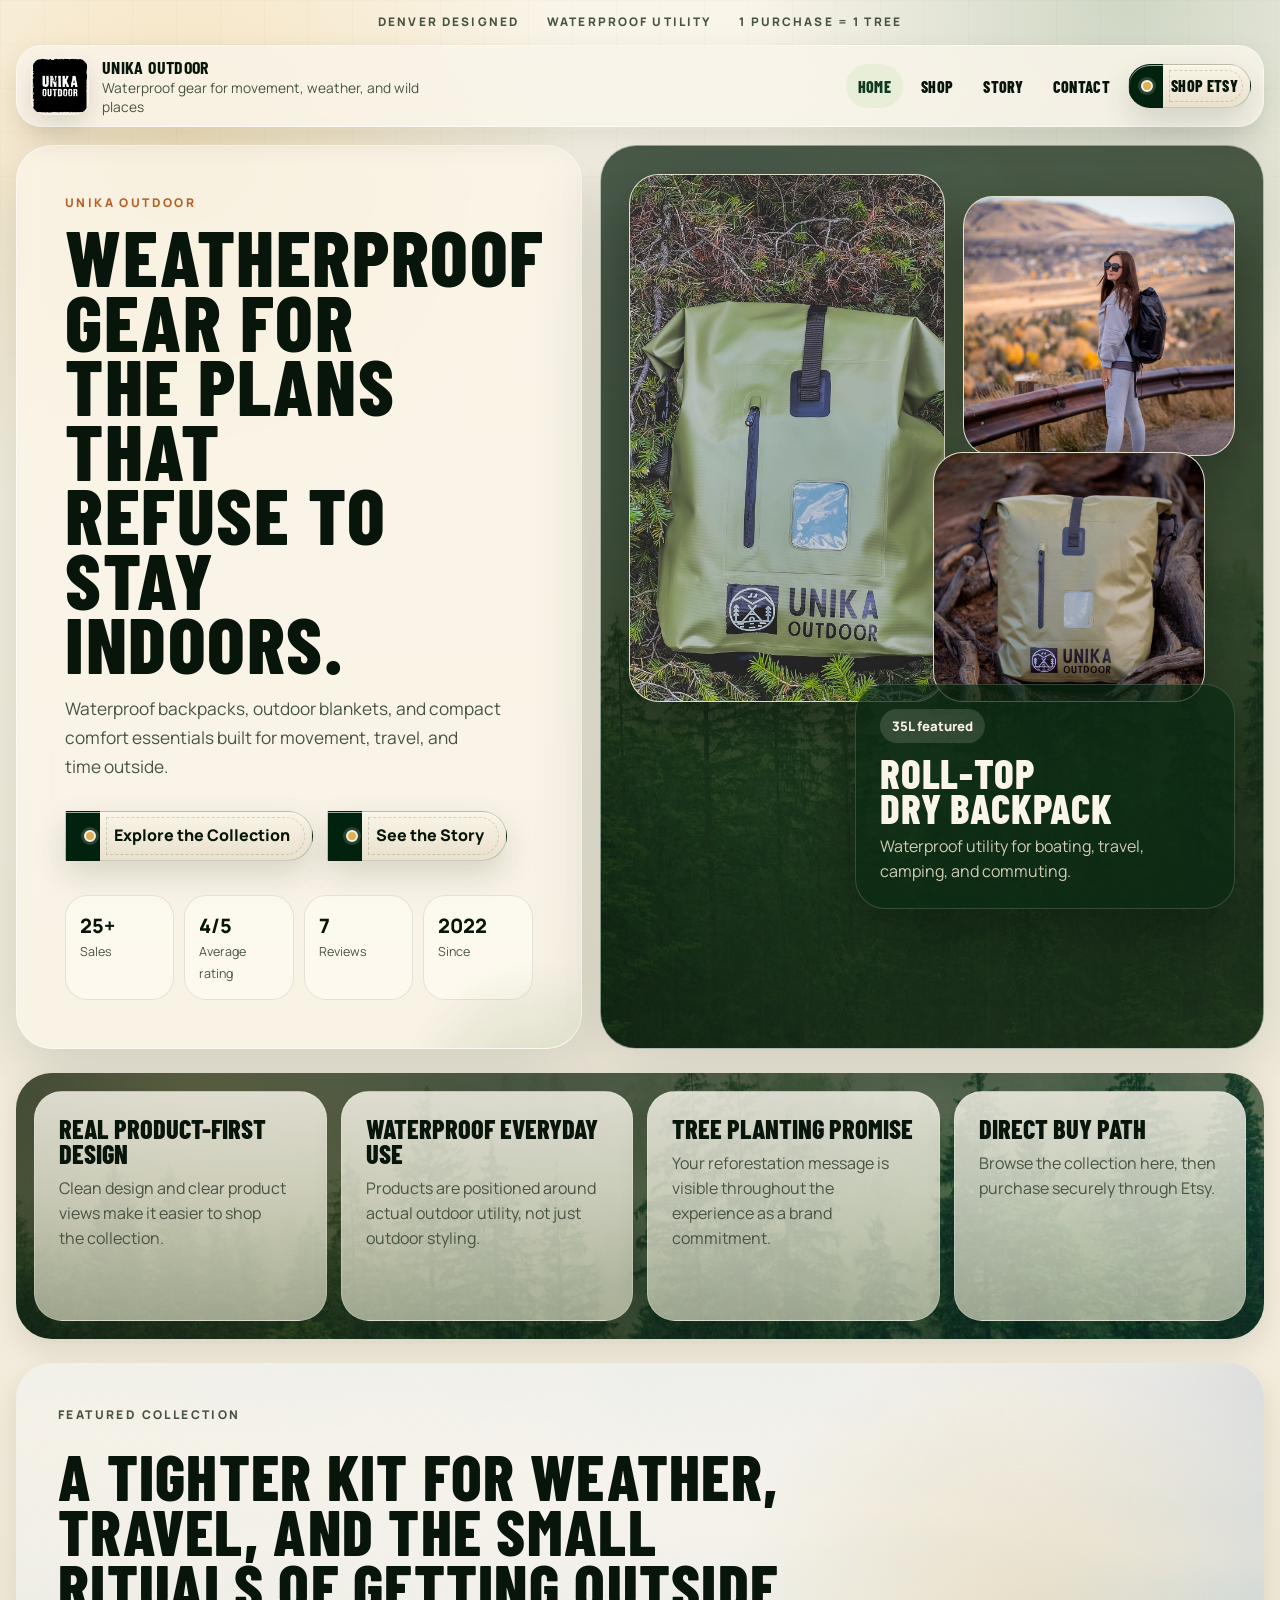
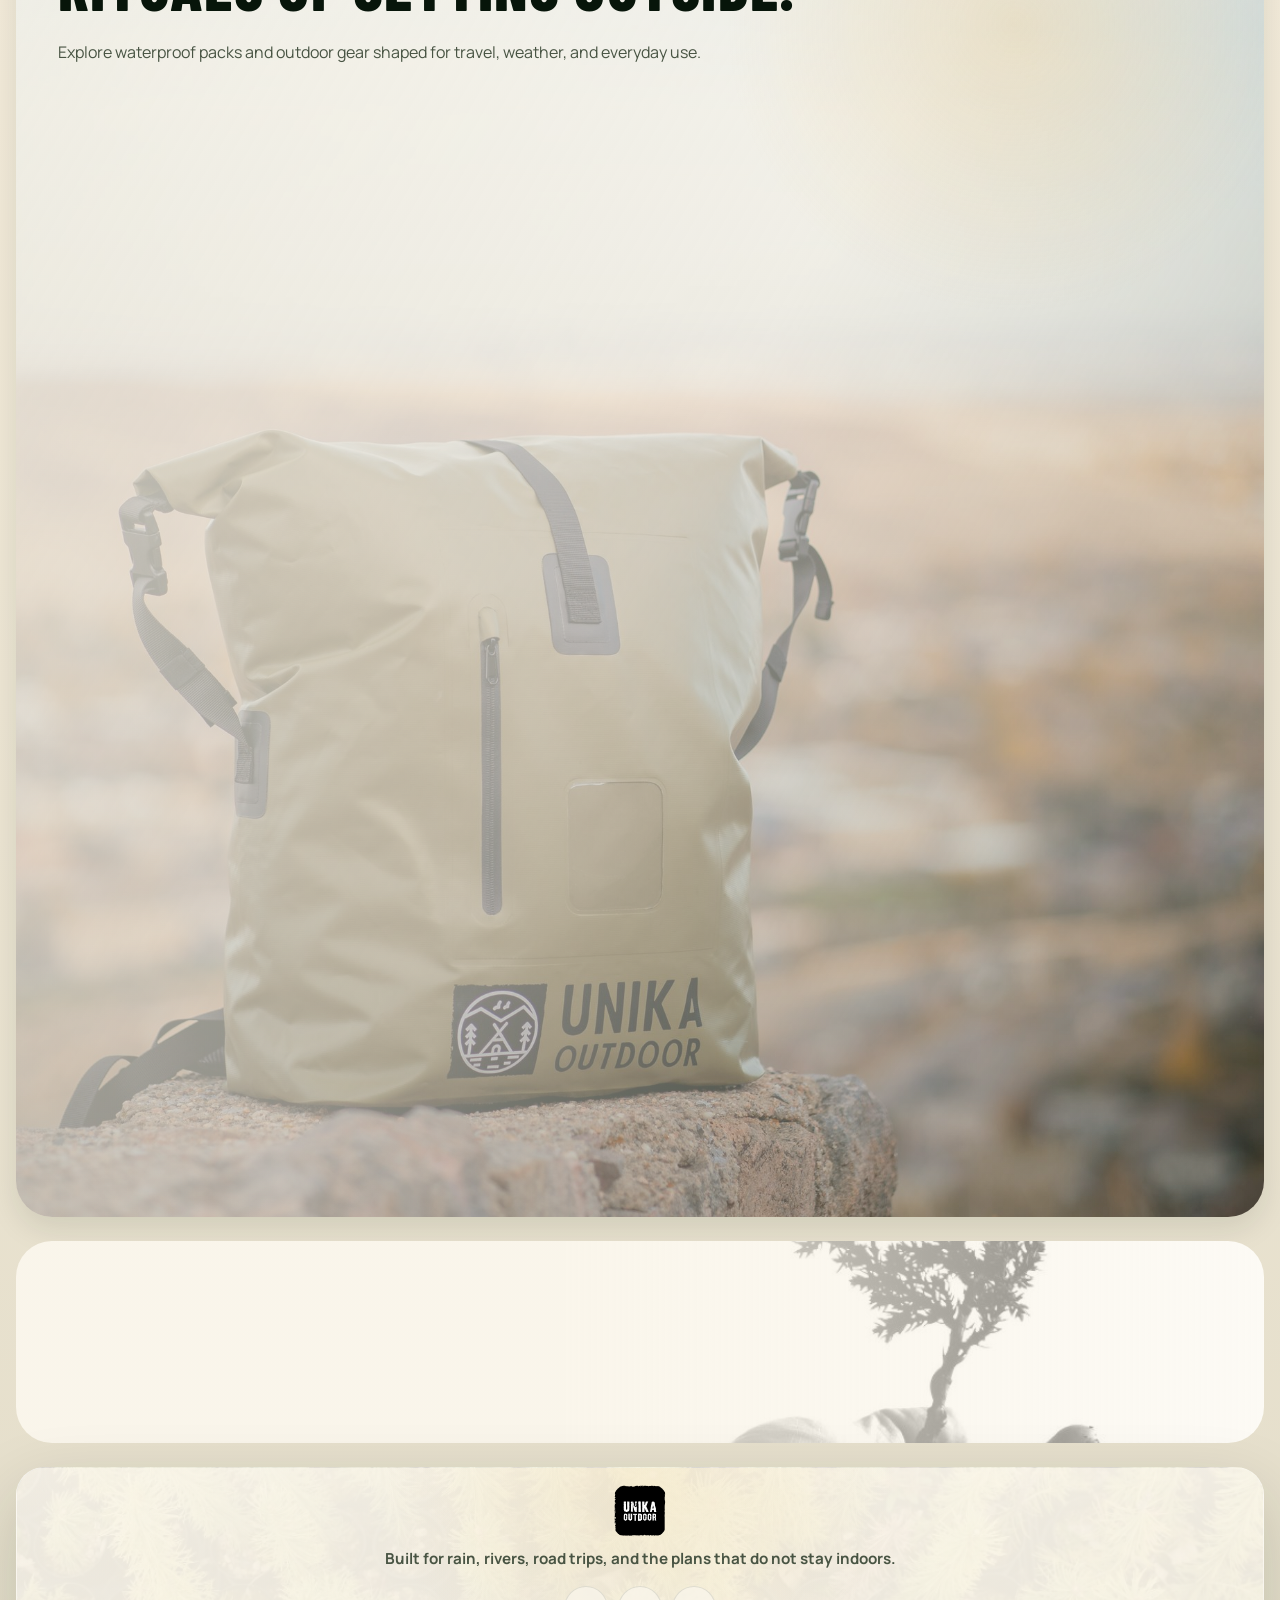
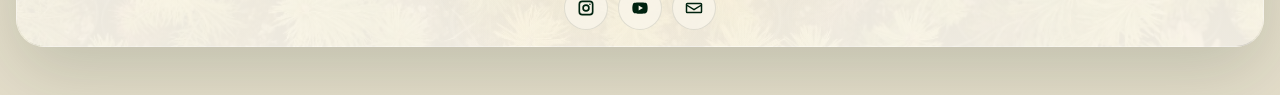
==== index.html @ 3e07bbaa "Add files via upload" ====
<!DOCTYPE html>
<html lang="en">
<head>
  <meta charset="UTF-8">
  <meta name="viewport" content="width=device-width, initial-scale=1.0">
  <title>UNIKA OUTDOOR | Waterproof Gear for Real Adventure</title>
  <meta
    name="description"
    content="UNIKA OUTDOOR creates durable waterproof gear for kayaking, camping, travel, and everyday adventure. Shop backpacks, picnic blankets, and lightweight essentials."
  >
  <link rel="canonical" href="https://www.unikaoutdoor.com/">
  <meta name="theme-color" content="#1f4635">
  <meta property="og:type" content="website">
  <meta property="og:site_name" content="UNIKA OUTDOOR">
  <meta property="og:title" content="UNIKA OUTDOOR | Waterproof Gear for Real Adventure">
  <meta property="og:description" content="Waterproof backpacks, outdoor blankets, and compact camping essentials built for movement, travel, and time outside.">
  <meta property="og:url" content="https://www.unikaoutdoor.com/">
  <meta property="og:image" content="https://www.unikaoutdoor.com/green-pack-home.jpg">
  <meta property="og:image:alt" content="UNIKA green waterproof backpack in an outdoor setting">
  <meta name="twitter:card" content="summary_large_image">
  <meta name="twitter:title" content="UNIKA OUTDOOR | Waterproof Gear for Real Adventure">
  <meta name="twitter:description" content="Waterproof backpacks, outdoor blankets, and compact camping essentials built for movement, travel, and time outside.">
  <meta name="twitter:image" content="https://www.unikaoutdoor.com/green-pack-home.jpg">
  <link rel="icon" type="image/png" href="./unika-logo-black.png">
  <link rel="apple-touch-icon" href="./unika-logo-black.png">
  <link rel="manifest" href="./site.webmanifest">
  <link rel="preconnect" href="https://fonts.googleapis.com">
  <link rel="preconnect" href="https://fonts.gstatic.com" crossorigin>
  <link href="https://fonts.googleapis.com/css2?family=Barlow+Condensed:wght@600;700;800&family=Manrope:wght@400;500;600;700;800&display=swap" rel="stylesheet">
  <link rel="stylesheet" href="./styles.css?v=20260502-hero-fix">
</head>
<body data-page="home">
  <div class="page-shell">
    <div class="utility-bar">
      <span>Denver designed</span>
      <span>Waterproof utility</span>
      <span>1 purchase = 1 tree</span>
    </div>

    <header class="site-header">
      <a class="brand" href="./index.html" aria-label="UNIKA OUTDOOR home">
        <img class="brand-logo" src="./unika-logo-black.png" alt="UNIKA OUTDOOR logo" width="512" height="512">
        <span class="brand-text">
          <strong>UNIKA OUTDOOR</strong>
          <span>Waterproof gear for movement, weather, and wild places</span>
        </span>
      </a>

      <button class="mobile-nav-toggle" type="button" aria-expanded="false" aria-controls="primary-nav">
        <span></span>
        <span></span>
      </button>

      <nav class="site-nav" id="primary-nav" aria-label="Primary">
        <a href="./index.html" data-nav="home">Home</a>
        <a href="./shop.html" data-nav="shop">Shop</a>
        <a href="./story.html" data-nav="story">Story</a>
        <a href="#contact">Contact</a>
        <a class="button button-nav" href="https://www.etsy.com/shop/UNIKAOUTDOOR" target="_blank" rel="noreferrer">Shop Etsy</a>
      </nav>
    </header>

    <main id="main">
      <section class="hero hero-home" id="top">
        <div class="hero-copy">
          <p class="eyebrow">UNIKA OUTDOOR</p>
          <h1>Weatherproof gear for the plans that refuse to stay indoors.</h1>
          <p class="hero-text">
            Waterproof backpacks, outdoor blankets, and compact comfort essentials
            built for movement, travel, and time outside.
          </p>
          <div class="hero-actions">
            <a class="button button-primary" href="./shop.html">Explore the Collection</a>
            <a class="button button-secondary" href="./story.html">See the Story</a>
          </div>
          <ul class="hero-stats" id="hero-stats" aria-label="Shop stats"></ul>
        </div>

        <div class="hero-gallery-panel">
          <div class="hero-gallery-grid">
            <figure class="hero-shot hero-shot-large">
              <img src="./green-pack-home.jpg" alt="UNIKA green waterproof backpack on forest floor" width="614" height="768" fetchpriority="high">
            </figure>
            <figure class="hero-shot hero-shot-tall">
              <img src="./home-lifestyle-shot.jpg" alt="Model wearing a UNIKA waterproof backpack outdoors" width="512" height="768">
            </figure>
            <figure class="hero-shot hero-shot-small">
              <img src="./hero-extra-pack.jpg" alt="UNIKA green backpack product shot in nature" width="512" height="768">
            </figure>
          </div>
          <div class="hero-product-callout">
            <span class="hero-product-pill">35L featured</span>
            <h2>Roll-top dry backpack</h2>
            <p>Waterproof utility for boating, travel, camping, and commuting.</p>
          </div>
        </div>
      </section>

      <section class="section trust-strip" aria-label="Brand highlights">
        <div class="trust-item">
          <span class="trust-kicker">01</span>
          <strong>Real product-first design</strong>
          <p>Clean design and clear product views make it easier to shop the collection.</p>
        </div>
        <div class="trust-item">
          <span class="trust-kicker">02</span>
          <strong>Waterproof everyday use</strong>
          <p>Products are positioned around actual outdoor utility, not just outdoor styling.</p>
        </div>
        <div class="trust-item">
          <span class="trust-kicker">03</span>
          <strong>Tree planting promise</strong>
          <p>Your reforestation message is visible throughout the experience as a brand commitment.</p>
        </div>
        <div class="trust-item">
          <span class="trust-kicker">04</span>
          <strong>Direct buy path</strong>
          <p>Browse the collection here, then purchase securely through Etsy.</p>
        </div>
      </section>

      <section class="section section-featured-home">
        <div class="section-heading">
          <p class="eyebrow">Featured Collection</p>
          <h2>A tighter kit for weather, travel, and the small rituals of getting outside.</h2>
          <p>
            Explore waterproof packs and outdoor gear shaped for travel, weather, and everyday use.
          </p>
        </div>
        <div class="featured-home-grid">
          <article class="featured-home-card">
            <div class="featured-home-media">
              <img src="./black-backpack-main.png" alt="UNIKA black roll-top backpack front view" width="540" height="540" loading="lazy">
            </div>
            <div class="featured-home-copy">
              <p class="eyebrow">Black Pack</p>
              <h3>Roll-top carry that keeps the silhouette clean and the contents dry.</h3>
              <p>Built for weather, travel, and everyday outdoor use.</p>
            </div>
          </article>

          <article class="featured-home-card">
            <div class="featured-home-media">
              <img src="./green-blanket-08.jpg" alt="Model wearing a green UNIKA picnic blanket" width="512" height="768" loading="lazy">
            </div>
            <div class="featured-home-copy">
              <p class="eyebrow">Blanket Line</p>
              <h3>Soft carry, strong color, and picnic-ready utility.</h3>
              <p>Easy to carry, comfortable to use, and ready for parks, trails, and beach days.</p>
            </div>
          </article>
        </div>
      </section>

      <section class="section section-banner tree-banner-section">
        <div class="banner-card">
          <div>
            <p class="eyebrow">Shop UNIKA</p>
            <h2>Browse the UNIKA kit, then check out securely through Etsy.</h2>
          </div>
          <a class="button button-primary" href="./shop.html">Open Shop Page</a>
        </div>
      </section>
    </main>

    <footer class="site-footer" id="contact">
      <div class="footer-brand">
        <img class="footer-logo" src="./unika-logo-black.png" alt="UNIKA OUTDOOR logo" width="512" height="512" loading="lazy">
        <p class="footer-tagline">Built for rain, rivers, road trips, and the plans that do not stay indoors.</p>
      </div>
      <div class="footer-links">
        <div class="social-links" aria-label="Social links">
          <a id="instagram-link" class="social-link" href="https://www.instagram.com/unikaoverland" target="_blank" rel="noreferrer" aria-label="Instagram">
            <svg viewBox="0 0 24 24" aria-hidden="true"><path d="M7 2h10a5 5 0 0 1 5 5v10a5 5 0 0 1-5 5H7a5 5 0 0 1-5-5V7a5 5 0 0 1 5-5Zm0 2.2A2.8 2.8 0 0 0 4.2 7v10A2.8 2.8 0 0 0 7 19.8h10a2.8 2.8 0 0 0 2.8-2.8V7A2.8 2.8 0 0 0 17 4.2Zm10.25 1.65a1.1 1.1 0 1 1 0 2.2 1.1 1.1 0 0 1 0-2.2ZM12 7a5 5 0 1 1 0 10 5 5 0 0 1 0-10Zm0 2.2A2.8 2.8 0 1 0 12 14.8 2.8 2.8 0 0 0 12 9.2Z"/></svg>
          </a>
          <a id="youtube-link" class="social-link" href="https://www.youtube.com/@unikaoverland" target="_blank" rel="noreferrer" aria-label="YouTube">
            <svg viewBox="0 0 24 24" aria-hidden="true"><path d="M21.6 7.2a2.98 2.98 0 0 0-2.1-2.1C17.6 4.5 12 4.5 12 4.5s-5.6 0-7.5.6a2.98 2.98 0 0 0-2.1 2.1C1.8 9.1 1.8 12 1.8 12s0 2.9.6 4.8a2.98 2.98 0 0 0 2.1 2.1c1.9.6 7.5.6 7.5.6s5.6 0 7.5-.6a2.98 2.98 0 0 0 2.1-2.1c.6-1.9.6-4.8.6-4.8s0-2.9-.6-4.8ZM10.2 15.3V8.7l5.7 3.3-5.7 3.3Z"/></svg>
          </a>
          <a id="email-link" class="social-link" href="mailto:unikaoutdoor@gmail.com" aria-label="Email UNIKA OUTDOOR">
            <svg viewBox="0 0 24 24" aria-hidden="true"><path d="M3 5h18a2 2 0 0 1 2 2v10a2 2 0 0 1-2 2H3a2 2 0 0 1-2-2V7a2 2 0 0 1 2-2Zm0 2v.5l9 5.6 9-5.6V7H3Zm18 10V9.8l-8.5 5.3a1 1 0 0 1-1 0L3 9.8V17h18Z"/></svg>
          </a>
        </div>
      </div>
    </footer>
  </div>

  <script src="./data.js"></script>
  <script src="./script.js"></script>
  <script type="application/ld+json">
    {
      "@context": "https://schema.org",
      "@type": "Store",
      "name": "UNIKA OUTDOOR",
      "url": "https://www.unikaoutdoor.com/",
      "logo": "https://www.unikaoutdoor.com/unika-logo-black.png",
      "image": "https://www.unikaoutdoor.com/green-pack-home.jpg",
      "description": "Waterproof backpacks, outdoor blankets, and compact camping essentials built for movement, travel, and time outside.",
      "email": "unikaoutdoor@gmail.com",
      "address": {
        "@type": "PostalAddress",
        "addressLocality": "Denver",
        "addressRegion": "CO",
        "addressCountry": "US"
      },
      "sameAs": [
        "https://www.etsy.com/shop/UNIKAOUTDOOR",
        "https://www.instagram.com/unikaoverland",
        "https://www.youtube.com/@unikaoverland"
      ]
    }
  </script>
</body>
</html>
---- styles.css ----
:root {
  --bg: oklch(94% 0.024 86);
  --paper: oklch(97% 0.018 86);
  --paper-strong: oklch(99% 0.012 88);
  --ink: oklch(18% 0.031 148);
  --muted: oklch(43% 0.031 136);
  --soft: oklch(88% 0.028 95);
  --forest: oklch(31% 0.064 154);
  --forest-deep: oklch(22% 0.055 155);
  --moss: oklch(55% 0.083 126);
  --clay: oklch(58% 0.13 50);
  --gold: oklch(78% 0.12 82);
  --line: oklch(20% 0.025 145 / 0.1);
  --line-strong: oklch(20% 0.025 145 / 0.18);
  --shadow-sm: 0 12px 30px oklch(21% 0.04 150 / 0.1);
  --shadow-md: 0 24px 70px oklch(21% 0.04 150 / 0.16);
  --shadow-lg: 0 42px 110px oklch(16% 0.05 150 / 0.22);
  --radius-xl: 36px;
  --radius-lg: 28px;
  --radius-md: 20px;
  --radius-sm: 999px;
  --max-width: 1260px;
  --ease-out: cubic-bezier(0.16, 1, 0.3, 1);
}

* {
  box-sizing: border-box;
}

html {
  scroll-behavior: smooth;
}

body {
  margin: 0;
  min-width: 320px;
  overflow-x: hidden;
  color: var(--ink);
  background:
    radial-gradient(circle at 14% 4%, oklch(80% 0.13 82 / 0.26), transparent 25rem),
    radial-gradient(circle at 88% 0%, oklch(43% 0.09 150 / 0.2), transparent 24rem),
    linear-gradient(180deg, oklch(97% 0.017 88) 0%, var(--bg) 46%, oklch(90% 0.027 92) 100%);
  font-family: "Manrope", sans-serif;
  -webkit-tap-highlight-color: oklch(31% 0.064 154 / 0.18);
}

body::before,
body::after {
  content: "";
  position: fixed;
  inset: 0;
  pointer-events: none;
}

body::before {
  z-index: 0;
  background:
    linear-gradient(90deg, oklch(20% 0.03 145 / 0.035) 1px, transparent 1px),
    linear-gradient(oklch(20% 0.03 145 / 0.03) 1px, transparent 1px);
  background-size: 44px 44px;
  mask-image: linear-gradient(180deg, oklch(0% 0 0 / 0.42), transparent 78%);
}

body::after {
  z-index: 1;
  background-image:
    radial-gradient(circle at 50% 50%, oklch(100% 0 0 / 0.25) 0 1px, transparent 1px);
  background-size: 3px 3px;
  opacity: 0.25;
  mix-blend-mode: multiply;
}

img {
  max-width: 100%;
}

:focus-visible {
  outline: 3px solid var(--gold);
  outline-offset: 4px;
}

.page-shell {
  position: relative;
  z-index: 2;
  width: min(calc(100% - 32px), var(--max-width));
  margin: 0 auto;
  padding-bottom: 48px;
}

.utility-bar {
  display: flex;
  flex-wrap: wrap;
  justify-content: center;
  gap: 10px 28px;
  padding: 13px 16px 7px;
  color: var(--muted);
  font-size: 0.74rem;
  font-weight: 800;
  letter-spacing: 0.18em;
  text-transform: uppercase;
}

.site-header {
  position: sticky;
  top: 12px;
  z-index: 30;
  display: grid;
  grid-template-columns: minmax(250px, auto) minmax(0, 1fr);
  align-items: center;
  gap: 18px;
  margin: 8px 0 18px;
  padding: 10px 12px 10px 14px;
  border: 1px solid oklch(100% 0 0 / 0.5);
  border-radius: 26px;
  background: oklch(97% 0.014 88 / 0.82);
  box-shadow: var(--shadow-sm);
  backdrop-filter: blur(18px) saturate(1.15);
  animation: siteHeaderIn 720ms var(--ease-out) both;
}

.brand {
  position: relative;
  display: inline-flex;
  align-items: center;
  gap: 13px;
  min-width: 0;
  color: inherit;
  text-decoration: none;
}

.brand::before {
  content: "";
  position: absolute;
  left: -6px;
  top: 50%;
  width: 70px;
  height: 70px;
  border: 1px solid oklch(55% 0.083 126 / 0.46);
  border-radius: 20px;
  opacity: 0;
  transform: translateY(-50%) scale(0.72) rotate(-8deg);
  pointer-events: none;
}

.brand:hover::before,
.brand:focus-visible::before {
  animation: logoFocusRing 760ms var(--ease-out) both;
}

.brand-logo {
  flex: 0 0 auto;
  width: 58px;
  height: 58px;
  display: block;
  border-radius: 15px;
  object-fit: contain;
  box-shadow: 0 10px 24px oklch(15% 0.02 145 / 0.12);
  transform-origin: center;
  animation: logoTrailIn 900ms var(--ease-out) 180ms both, logoBreath 5200ms ease-in-out 1200ms infinite;
  transition: transform 220ms var(--ease-out), box-shadow 220ms ease, filter 220ms ease;
}

.brand:hover .brand-logo {
  animation: logoNavigate 680ms var(--ease-out) both;
  filter: saturate(1.08);
  box-shadow: 0 16px 34px oklch(15% 0.02 145 / 0.18);
}

.brand:focus-visible .brand-logo {
  animation: logoNavigate 680ms var(--ease-out) both;
}

.brand-text {
  display: grid;
  gap: 1px;
  min-width: 0;
}

.brand-text strong,
.site-nav a,
h1,
h2,
h3 {
  font-family: "Barlow Condensed", sans-serif;
  letter-spacing: 0.02em;
  text-transform: uppercase;
}

.brand-text strong {
  font-size: 1.12rem;
}

.brand-text span {
  max-width: 330px;
  color: var(--muted);
  font-size: 0.86rem;
  line-height: 1.35;
}

.site-nav {
  display: flex;
  align-items: center;
  justify-self: end;
  flex-wrap: nowrap;
  gap: 6px;
  min-width: 0;
}

.site-nav a {
  min-height: 44px;
  display: inline-flex;
  align-items: center;
  justify-content: center;
  padding: 0 12px;
  border-radius: var(--radius-sm);
  color: var(--ink);
  font-size: 1rem;
  font-weight: 800;
  text-decoration: none;
  transition: color 180ms ease, background 180ms ease, transform 180ms ease;
}

.site-nav a:hover,
.site-nav a.is-active {
  color: var(--forest);
  background: oklch(89% 0.056 132 / 0.34);
}

.mobile-nav-toggle {
  display: none;
  width: 48px;
  height: 48px;
  border: 1px solid var(--line);
  border-radius: 17px;
  background: oklch(99% 0.012 88 / 0.74);
  cursor: pointer;
}

.mobile-nav-toggle span {
  display: block;
  width: 20px;
  height: 2px;
  margin: 5px auto;
  border-radius: 999px;
  background: var(--ink);
  transition: transform 220ms var(--ease-out);
}

.button {
  position: relative;
  isolation: isolate;
  display: inline-flex;
  align-items: center;
  justify-content: center;
  gap: 10px;
  min-height: 50px;
  padding: 0 22px 0 18px;
  border: 1px solid oklch(20% 0.045 145 / 0.2);
  border-radius: 18px 999px 999px 18px;
  background:
    linear-gradient(90deg, var(--forest-deep) 0 34px, transparent 34px),
    linear-gradient(180deg, oklch(97% 0.018 88), oklch(91% 0.028 88));
  box-shadow:
    inset 0 1px 0 oklch(100% 0 0 / 0.62),
    0 14px 32px oklch(19% 0.04 145 / 0.14);
  color: oklch(18% 0.031 148);
  font-weight: 900;
  line-height: 1.1;
  text-align: center;
  text-decoration: none;
  touch-action: manipulation;
  transition: transform 180ms var(--ease-out), box-shadow 180ms ease, background 180ms ease, color 180ms ease, border-color 180ms ease;
}

.button::before {
  content: "";
  flex: 0 0 auto;
  width: 8px;
  height: 8px;
  margin-right: 8px;
  border: 2px solid oklch(96% 0.018 88);
  border-radius: 50%;
  background: var(--gold);
  box-shadow: 0 0 0 3px oklch(96% 0.018 88 / 0.16);
}

.button::after {
  content: "";
  position: absolute;
  inset: 5px 7px 5px 40px;
  z-index: -1;
  border: 1px dashed oklch(23% 0.04 145 / 0.16);
  border-radius: 13px 999px 999px 13px;
  pointer-events: none;
}

.button:hover {
  transform: translateY(-2px);
  border-color: oklch(31% 0.064 154 / 0.46);
  background:
    linear-gradient(90deg, var(--clay) 0 34px, transparent 34px),
    linear-gradient(180deg, oklch(99% 0.014 88), oklch(89% 0.04 120));
  box-shadow:
    inset 0 1px 0 oklch(100% 0 0 / 0.72),
    0 22px 44px oklch(22% 0.07 154 / 0.24);
}

.button:active {
  transform: translateY(0) scale(0.98);
}

.button-nav {
  min-height: 44px;
  padding: 0 18px;
  white-space: nowrap;
}

.hero,
.section,
.site-footer,
.catalog-hero,
.story-hero {
  position: relative;
  z-index: 1;
}

.hero {
  display: grid;
  grid-template-columns: minmax(0, 0.96fr) minmax(390px, 1.04fr);
  gap: 18px;
  align-items: stretch;
}

.hero-copy,
.hero-gallery-panel,
.section-products,
.split-section,
.section-reviews,
.banner-card,
.site-footer,
.catalog-hero,
.story-hero {
  border: 1px solid oklch(100% 0 0 / 0.52);
  background: oklch(97% 0.016 88 / 0.76);
  box-shadow: var(--shadow-md);
  backdrop-filter: blur(14px) saturate(1.08);
}

.hero-copy {
  display: grid;
  align-content: center;
  min-height: 660px;
  padding: clamp(32px, 5vw, 62px);
  border-radius: var(--radius-xl);
  overflow: hidden;
}

.hero-copy::after {
  content: "";
  position: absolute;
  right: -18%;
  bottom: -22%;
  width: 52%;
  aspect-ratio: 1;
  border-radius: 50%;
  background: radial-gradient(circle, oklch(57% 0.08 130 / 0.24), transparent 68%);
}

.eyebrow {
  margin: 0 0 13px;
  color: var(--clay);
  font-size: 0.75rem;
  font-weight: 900;
  letter-spacing: 0.2em;
  text-transform: uppercase;
}

h1,
h2,
h3 {
  overflow-wrap: normal;
  word-break: normal;
  hyphens: none;
}

p,
li {
  overflow-wrap: break-word;
}

h1,
h2,
h3 {
  text-wrap: balance;
}

p,
li {
  text-wrap: pretty;
}

h1 {
  margin: 0;
  max-width: 11ch;
  font-size: clamp(4.1rem, 8.2vw, 7.7rem);
  font-weight: 800;
  line-height: 0.78;
}

.hero-copy h1 {
  max-width: 10ch;
  font-size: clamp(4.1rem, 6.15vw, 5.85rem);
  line-height: 0.82;
}

h2 {
  margin: 0;
  font-size: clamp(2.6rem, 5vw, 4.6rem);
  font-weight: 800;
  line-height: 0.86;
}

h3 {
  margin: 0 0 10px;
  font-size: clamp(1.65rem, 2.6vw, 2.35rem);
  font-weight: 800;
  line-height: 0.92;
}

.hero-text,
.section-heading p,
.mission-card p,
.product-copy p,
.review-card p,
.footer-brand p,
.value-list li,
.catalog-hero-copy p,
.story-hero-copy p {
  color: var(--muted);
  line-height: 1.68;
}

.hero-text {
  max-width: 38rem;
  margin: 18px 0 0;
  font-size: 1.08rem;
}

.hero-actions {
  display: flex;
  flex-wrap: wrap;
  gap: 14px;
  margin-top: 30px;
}

.hero-stats {
  display: grid;
  grid-template-columns: repeat(4, minmax(0, 1fr));
  gap: 10px;
  padding: 0;
  margin: 34px 0 0;
  list-style: none;
}

.hero-stats li {
  min-height: 100px;
  padding: 16px 14px;
  border: 1px solid var(--line);
  border-radius: 22px;
  background: oklch(99% 0.012 88 / 0.62);
}

.hero-stats strong {
  display: block;
  font-size: 1.42rem;
  font-weight: 900;
}

.hero-stats span {
  color: var(--muted);
  font-size: 0.86rem;
}

.hero-gallery-panel {
  padding: clamp(18px, 3vw, 28px);
  border-radius: var(--radius-xl);
  overflow: hidden;
  background:
    linear-gradient(180deg, oklch(20% 0.06 153 / 0.62), oklch(18% 0.054 153 / 0.82)),
    url("./hero-forest-background.jpg") center center / cover no-repeat;
}

.hero-gallery-panel::before {
  content: "";
  position: absolute;
  inset: 0;
  background:
    radial-gradient(ellipse at 44% 52%, transparent 0 34%, oklch(9% 0.03 145 / 0.22) 72%),
    linear-gradient(140deg, transparent 20%, oklch(80% 0.1 120 / 0.18) 100%);
}

.hero-gallery-grid,
.hero-product-callout {
  position: relative;
  z-index: 1;
}

.hero-gallery-grid {
  display: grid;
  grid-template-columns: 1fr 0.86fr;
  grid-template-rows: 260px 250px;
  gap: 18px;
}

.hero-shot {
  margin: 0;
  overflow: hidden;
  border: 1px solid oklch(100% 0 0 / 0.18);
  border-radius: 30px;
  background: var(--soft);
  box-shadow: 0 24px 60px oklch(9% 0.03 145 / 0.36);
}

.hero-shot img,
.featured-home-media img {
  width: 100%;
  height: 100%;
  display: block;
  object-fit: cover;
  transition: transform 700ms var(--ease-out), filter 700ms ease;
}

.hero-shot:hover img,
.featured-home-card:hover .featured-home-media img {
  transform: scale(1.045);
  filter: saturate(1.06);
}

.hero-shot-large {
  grid-row: span 2;
}

.hero-shot-tall {
  transform: translateY(22px);
}

.hero-shot-small {
  transform: translateX(-30px);
}

.hero-product-callout {
  width: min(380px, 88%);
  margin: -18px 0 0 auto;
  padding: 24px;
  border: 1px solid oklch(100% 0 0 / 0.16);
  border-radius: 30px;
  background: oklch(25% 0.055 150 / 0.72);
  box-shadow: 0 20px 70px oklch(8% 0.02 145 / 0.34);
  color: oklch(96% 0.018 88);
}

.hero-product-pill,
.product-tag,
.review-rating,
.location-chip {
  display: inline-flex;
  align-items: center;
  gap: 8px;
  min-height: 34px;
  padding: 0 12px;
  border-radius: var(--radius-sm);
  font-size: 0.82rem;
  font-weight: 900;
}

.hero-product-pill {
  background: oklch(97% 0.018 88 / 0.14);
}

.hero-product-callout h2 {
  margin-top: 12px;
  color: oklch(97% 0.018 88);
  font-size: clamp(2.2rem, 3.2vw, 3rem);
}

.hero-product-callout p {
  margin: 8px 0 0;
  color: oklch(91% 0.03 88 / 0.88);
  line-height: 1.58;
}

.section {
  margin-top: 24px;
}

.trust-strip,
.section-featured-home,
.section-products,
.section-reviews,
.catalog-hero,
.story-hero,
.site-footer {
  overflow: hidden;
  background-position: center;
  background-size: cover;
  background-repeat: no-repeat;
}

.trust-strip::before,
.section-featured-home::before,
.section-products::before,
.section-reviews::before,
.catalog-hero::before,
.site-footer::before {
  content: "";
  position: absolute;
  inset: 0;
  pointer-events: none;
}

.trust-strip > *,
.section-featured-home > *,
.section-products > *,
.section-reviews > *,
.catalog-hero > *,
.site-footer > * {
  position: relative;
  z-index: 1;
}

.trust-strip {
  position: relative;
  display: grid;
  grid-template-columns: repeat(4, minmax(0, 1fr));
  gap: 14px;
  padding: 18px;
  border-radius: var(--radius-xl);
  background:
    linear-gradient(120deg, oklch(17% 0.045 150 / 0.74), oklch(31% 0.064 154 / 0.48)),
    url("./forest-background.jpg") center 62% / cover no-repeat;
  box-shadow: var(--shadow-sm);
}

.trust-strip::before {
  background:
    radial-gradient(circle at 14% 16%, oklch(82% 0.13 88 / 0.16), transparent 20rem),
    linear-gradient(180deg, oklch(7% 0.02 145 / 0.16), transparent 44%, oklch(7% 0.02 145 / 0.2));
}

.trust-item {
  min-height: 230px;
  padding: 24px;
  border: 1px solid oklch(100% 0 0 / 0.2);
  border-radius: 28px;
  background: linear-gradient(180deg, oklch(98% 0.014 88 / 0.82), oklch(91% 0.035 108 / 0.66));
  box-shadow: var(--shadow-sm);
  transition: transform 240ms var(--ease-out), box-shadow 240ms ease, background 240ms ease;
}

.trust-item:hover,
.review-card:hover,
.mission-card:hover {
  transform: translateY(-5px);
  box-shadow: var(--shadow-md);
}

.trust-kicker {
  display: none;
}

.trust-item strong {
  display: block;
  margin-bottom: 10px;
  font-family: "Barlow Condensed", sans-serif;
  font-size: 1.65rem;
  font-weight: 800;
  line-height: 0.95;
  text-transform: uppercase;
}

.trust-item p {
  margin: 0;
  color: var(--muted);
  line-height: 1.55;
}

.section-featured-home {
  padding: clamp(26px, 4vw, 42px);
  border-radius: var(--radius-xl);
  background:
    linear-gradient(120deg, oklch(97% 0.016 88 / 0.9), oklch(97% 0.016 88 / 0.62) 52%, oklch(31% 0.064 154 / 0.2)),
    url("./hero-extra-pack-02.jpg") center 42% / cover no-repeat;
  box-shadow: var(--shadow-sm);
}

.section-featured-home::before {
  background:
    radial-gradient(circle at 80% 18%, oklch(79% 0.12 82 / 0.22), transparent 18rem),
    linear-gradient(180deg, oklch(98% 0.014 88 / 0.24), oklch(20% 0.05 150 / 0.1));
}

.featured-home-grid {
  display: grid;
  grid-template-columns: 1.08fr 0.92fr;
  gap: 18px;
}

.featured-home-card {
  display: grid;
  overflow: hidden;
  min-height: 580px;
  border: 1px solid var(--line);
  border-radius: var(--radius-lg);
  background: var(--paper-strong);
  box-shadow: var(--shadow-sm);
}

.featured-home-card:nth-child(2) {
  margin-top: 54px;
}

.featured-home-media {
  min-height: 360px;
  overflow: hidden;
}

.featured-home-copy {
  padding: 26px;
}

.section-products,
.split-section,
.section-reviews,
.catalog-hero,
.story-hero {
  border-radius: var(--radius-xl);
  padding: clamp(26px, 4vw, 46px);
}

.section-heading {
  display: grid;
  gap: 10px;
  max-width: 820px;
  margin-bottom: 30px;
}

.catalog-hero,
.story-hero {
  display: grid;
  gap: 18px;
  min-height: 420px;
  margin-top: 8px;
}

.catalog-hero {
  grid-template-columns: 1.1fr 0.9fr;
  align-items: end;
  overflow: hidden;
  background:
    linear-gradient(120deg, oklch(97% 0.016 88 / 0.9) 0 44%, oklch(97% 0.016 88 / 0.58)),
    url("./home-lifestyle-shot.jpg") center 38% / cover no-repeat;
}

.catalog-hero::before {
  background:
    radial-gradient(circle at 16% 20%, oklch(79% 0.12 82 / 0.22), transparent 20rem),
    linear-gradient(90deg, oklch(98% 0.014 88 / 0.78), oklch(98% 0.014 88 / 0.1));
}

.catalog-hero::after {
  content: "";
  position: absolute;
  right: -8%;
  top: -22%;
  width: min(520px, 42vw);
  aspect-ratio: 1;
  border-radius: 50%;
  background:
    radial-gradient(circle, oklch(43% 0.08 150 / 0.28), transparent 68%),
    radial-gradient(circle at 70% 80%, oklch(72% 0.14 76 / 0.2), transparent 50%);
}

.catalog-hero-copy,
.catalog-hero-meta,
.story-hero-copy {
  position: relative;
  z-index: 1;
}

.catalog-hero h1,
.story-hero h1 {
  max-width: 12ch;
}

.catalog-hero-meta {
  display: grid;
  gap: 14px;
}

.catalog-meta-card {
  padding: 22px;
  border: 1px solid var(--line);
  border-radius: 24px;
  background: oklch(99% 0.012 88 / 0.54);
}

.catalog-meta-card span {
  display: block;
  margin-bottom: 8px;
  color: var(--muted);
  font-size: 0.74rem;
  font-weight: 900;
  letter-spacing: 0.16em;
  text-transform: uppercase;
}

.catalog-meta-card strong {
  font-family: "Barlow Condensed", sans-serif;
  font-size: 1.55rem;
  font-weight: 800;
  text-transform: uppercase;
}

.story-hero {
  align-content: end;
  overflow: hidden;
  background:
    linear-gradient(120deg, oklch(97% 0.016 88 / 0.9) 0 42%, oklch(97% 0.016 88 / 0.56)),
    url("./forest-background.jpg") center center / cover no-repeat;
}

.section-products {
  background:
    linear-gradient(180deg, oklch(97% 0.016 88 / 0.9), oklch(94% 0.022 88 / 0.8)),
    url("./hero-forest-background.jpg") center top / cover no-repeat;
}

.section-products::before {
  background:
    radial-gradient(circle at 8% 10%, oklch(81% 0.1 88 / 0.18), transparent 19rem),
    linear-gradient(180deg, oklch(98% 0.014 88 / 0.86), oklch(98% 0.014 88 / 0.52) 55%, oklch(25% 0.055 150 / 0.12));
}

.story-hero::after {
  content: "";
  position: absolute;
  inset: auto 0 0 0;
  height: 34%;
  background: linear-gradient(180deg, transparent, oklch(23% 0.055 150 / 0.16));
}

.product-grid,
.review-grid,
.mission-panel {
  display: grid;
  gap: 18px;
}

.product-grid-shop {
  grid-template-columns: 1fr;
}

.product-card,
.review-card,
.mission-card {
  border: 1px solid var(--line);
  border-radius: var(--radius-lg);
  background: var(--paper-strong);
  transition: transform 260ms var(--ease-out), box-shadow 260ms ease;
}

.product-card {
  box-shadow: var(--shadow-sm);
}

.product-card:hover {
  transform: translateY(-4px);
  box-shadow: var(--shadow-lg);
}

.product-card-featured {
  display: grid;
  grid-template-columns: minmax(0, 1.14fr) minmax(320px, 0.86fr);
  overflow: clip;
}

.product-gallery {
  display: grid;
  gap: 14px;
  padding: clamp(14px, 2vw, 22px);
  background:
    radial-gradient(circle at 20% 18%, oklch(96% 0.015 88), transparent 18rem),
    linear-gradient(140deg, oklch(90% 0.031 92), oklch(85% 0.035 120));
}

.product-card-pack .product-gallery {
  background:
    radial-gradient(circle at 24% 18%, oklch(98% 0.012 88), transparent 17rem),
    linear-gradient(140deg, oklch(90% 0.024 94), oklch(78% 0.035 150));
}

.product-card-blanket .product-gallery {
  background:
    radial-gradient(circle at 22% 16%, oklch(98% 0.012 88), transparent 18rem),
    linear-gradient(145deg, oklch(91% 0.025 82), oklch(82% 0.06 92));
}

.product-gallery-main {
  position: relative;
  min-height: 590px;
  overflow: hidden;
  border: 1px solid oklch(100% 0 0 / 0.58);
  border-radius: 26px;
  background: oklch(96% 0.013 88);
  box-shadow: inset 0 -30px 80px oklch(15% 0.02 145 / 0.06);
}

.product-gallery-main::after {
  content: "";
  position: absolute;
  inset: auto 16% 22px;
  height: 22px;
  border-radius: 50%;
  background: oklch(17% 0.03 145 / 0.14);
  filter: blur(16px);
}

.product-gallery-image {
  position: relative;
  z-index: 1;
  width: 100%;
  height: 100%;
  display: block;
  object-fit: contain;
  padding: clamp(14px, 3vw, 38px);
  transition: opacity 170ms ease, transform 520ms var(--ease-out);
}

.product-gallery-image.is-changing {
  opacity: 0.18;
  transform: scale(0.985);
}

.carousel-button {
  position: absolute;
  top: 50%;
  z-index: 3;
  width: 48px;
  height: 48px;
  border: 1px solid oklch(100% 0 0 / 0.6);
  border-radius: var(--radius-sm);
  background: oklch(98% 0.014 88 / 0.86);
  box-shadow: var(--shadow-sm);
  color: var(--forest-deep);
  cursor: pointer;
  font-size: 1.8rem;
  line-height: 1;
  transform: translateY(-50%);
  transition: transform 180ms var(--ease-out), background 180ms ease, color 180ms ease;
}

.carousel-button:hover {
  background: var(--forest);
  color: oklch(96% 0.018 88);
  transform: translateY(-50%) scale(1.05);
}

.carousel-button-prev {
  left: 16px;
}

.carousel-button-next {
  right: 16px;
}

.product-carousel-status {
  color: var(--muted);
  font-size: 0.88rem;
  font-weight: 900;
  letter-spacing: 0.08em;
  text-align: right;
}

.product-thumbs-shell {
  display: grid;
  grid-template-columns: 42px minmax(0, 1fr) 42px;
  align-items: center;
  gap: 8px;
}

.product-thumbs {
  display: flex;
  gap: 8px;
  overflow-x: auto;
  overflow-y: hidden;
  padding: 2px;
  scroll-snap-type: x proximity;
  scrollbar-width: none;
  -webkit-overflow-scrolling: touch;
}

.thumb-scroll-button {
  width: 42px;
  height: 58px;
  border: 1px solid oklch(100% 0 0 / 0.62);
  border-radius: 18px;
  background: oklch(98% 0.014 88 / 0.9);
  color: var(--forest-deep);
  cursor: pointer;
  font-size: 1.55rem;
  font-weight: 900;
  line-height: 1;
  box-shadow: var(--shadow-sm);
  transition: transform 180ms var(--ease-out), background 180ms ease, color 180ms ease;
}

.thumb-scroll-button:hover {
  transform: translateY(-2px);
  background: var(--forest);
  color: oklch(96% 0.018 88);
}

.thumb-scroll-button:active {
  transform: scale(0.96);
}

.product-thumb {
  flex: 0 0 66px;
  min-height: 58px;
  padding: 0;
  overflow: hidden;
  border: 2px solid transparent;
  border-radius: 16px;
  background: oklch(96% 0.012 88);
  cursor: pointer;
  scroll-snap-align: start;
  transition: transform 180ms var(--ease-out), border-color 180ms ease, box-shadow 180ms ease;
}

.product-thumbs::-webkit-scrollbar {
  display: none;
}

.product-thumb:hover {
  transform: translateY(-2px);
}

.product-thumb img {
  width: 100%;
  aspect-ratio: 1;
  display: block;
  object-fit: cover;
}

.product-thumb.is-active {
  border-color: var(--forest);
  box-shadow: 0 10px 22px oklch(23% 0.07 154 / 0.18);
}

.product-tag-solid {
  position: absolute;
  top: 16px;
  left: 16px;
  z-index: 3;
  background: oklch(98% 0.014 88 / 0.9);
  color: var(--forest-deep);
}

.product-copy {
  display: grid;
  gap: 16px;
  padding: clamp(26px, 4vw, 42px);
}

.product-copy-featured {
  align-content: center;
  background:
    linear-gradient(180deg, oklch(99% 0.012 88 / 0.72), oklch(94% 0.024 88 / 0.92)),
    radial-gradient(circle at 100% 0%, oklch(57% 0.08 130 / 0.14), transparent 14rem);
}

.product-copy h3 {
  font-size: clamp(2.3rem, 4vw, 3.5rem);
  line-height: 0.86;
}

.product-meta {
  display: flex;
  flex-wrap: wrap;
  gap: 10px;
}

.location-chip {
  background: oklch(88% 0.06 132 / 0.5);
  color: var(--forest-deep);
}

.feature-list {
  display: grid;
  gap: 10px;
  padding: 0;
  margin: 0;
  list-style: none;
}

.feature-list li {
  position: relative;
  padding-left: 22px;
  color: var(--muted);
  line-height: 1.52;
}

.feature-list li::before {
  content: "";
  position: absolute;
  left: 0;
  top: 0.62em;
  width: 8px;
  height: 8px;
  border-radius: 50%;
  background: var(--forest);
}

.price-row {
  display: flex;
  align-items: center;
  justify-content: space-between;
  gap: 12px;
  margin-top: 8px;
}

.price {
  color: var(--forest-deep);
  font-size: 2rem;
  font-weight: 900;
  font-variant-numeric: tabular-nums;
}

.product-card-simple .product-simple-body {
  display: grid;
  gap: 14px;
  padding: 28px;
}

.split-section {
  display: grid;
  grid-template-columns: 0.9fr 1.1fr;
  gap: 24px;
}

.forest-section {
  overflow: hidden;
  background:
    linear-gradient(125deg, oklch(97% 0.016 88 / 0.9) 0 36%, oklch(38% 0.07 150 / 0.22)),
    url("./hero-forest-background.jpg") center center / cover no-repeat;
}

.forest-section::before,
.customer-voice-section::before {
  content: "";
  position: absolute;
  inset: 0;
  pointer-events: none;
}

.forest-section::before {
  background:
    radial-gradient(ellipse at 62% 46%, transparent 0 31%, oklch(20% 0.06 150 / 0.14) 70%),
    linear-gradient(90deg, oklch(98% 0.014 88 / 0.78), transparent 74%);
}

.forest-section > *,
.customer-voice-section > * {
  position: relative;
  z-index: 1;
}

.mission-panel {
  grid-template-columns: 1fr;
}

.mission-card {
  padding: 24px;
  background: oklch(98% 0.014 88 / 0.82);
}

.mission-card-planting {
  overflow: hidden;
  background:
    linear-gradient(180deg, oklch(98% 0.014 88 / 0.9), oklch(96% 0.018 88 / 0.72)),
    url("./tree-planting-background.jpg") center center / cover no-repeat;
}

.mission-card-banner {
  padding: 0;
  overflow: hidden;
}

.mission-banner-image {
  display: block;
  width: 100%;
  aspect-ratio: 1;
  object-fit: cover;
}

.chip-list,
.value-list {
  padding: 0;
  margin: 16px 0 0;
  list-style: none;
}

.chip-list {
  display: flex;
  flex-wrap: wrap;
  gap: 10px;
}

.chip-list li {
  padding: 10px 14px;
  border-radius: var(--radius-sm);
  background: oklch(88% 0.06 132 / 0.55);
  color: var(--forest-deep);
  font-weight: 900;
}

.value-list {
  display: grid;
  gap: 12px;
}

.value-list li {
  position: relative;
  padding-left: 22px;
}

.value-list li::before {
  content: "";
  position: absolute;
  left: 0;
  top: 0.72em;
  width: 9px;
  height: 9px;
  border-radius: 50%;
  background: var(--clay);
}

.customer-voice-section {
  overflow: hidden;
  background:
    linear-gradient(180deg, oklch(96% 0.016 88 / 0.86), oklch(94% 0.022 88 / 0.74)),
    url("./customer-voice-background.jpg") center center / cover no-repeat;
}

.customer-voice-section::before {
  background:
    radial-gradient(circle at 18% 14%, oklch(80% 0.12 82 / 0.18), transparent 20rem),
    linear-gradient(120deg, oklch(98% 0.014 88 / 0.82), oklch(98% 0.014 88 / 0.42));
}

.review-grid {
  grid-template-columns: repeat(3, minmax(0, 1fr));
}

.review-card {
  display: grid;
  gap: 14px;
  min-height: 260px;
  padding: 24px;
  background: oklch(98% 0.014 88 / 0.86);
}

.review-top {
  display: flex;
  align-items: center;
  justify-content: space-between;
  gap: 12px;
}

.reviewer {
  font-weight: 900;
}

.review-rating {
  background: oklch(83% 0.12 82 / 0.26);
  color: oklch(42% 0.11 50);
}

.review-item {
  color: var(--forest);
  font-size: 0.9rem;
  font-weight: 900;
}

.tree-banner-section {
  overflow: hidden;
  border-radius: var(--radius-xl);
  background:
    linear-gradient(90deg, oklch(97% 0.016 88 / 0.92) 0 44%, oklch(97% 0.016 88 / 0.48)),
    url("./tree-in-hand-background.jpg") right center / cover no-repeat;
}

.banner-card {
  display: flex;
  align-items: center;
  justify-content: space-between;
  gap: 18px;
  padding: 30px 34px;
  border-radius: var(--radius-xl);
}

.site-footer {
  display: grid;
  justify-items: center;
  gap: 14px;
  margin-top: 24px;
  padding: 16px 22px;
  border-radius: 28px;
  text-align: center;
  background:
    linear-gradient(180deg, oklch(97% 0.016 88 / 0.9), oklch(93% 0.025 90 / 0.72)),
    url("./tree-planting-background.jpg") center 44% / cover no-repeat;
}

.site-footer::before {
  background:
    radial-gradient(circle at 50% 0%, oklch(82% 0.12 88 / 0.16), transparent 16rem),
    linear-gradient(180deg, oklch(98% 0.014 88 / 0.58), oklch(98% 0.014 88 / 0.82));
}

.footer-brand {
  display: grid;
  justify-items: center;
  gap: 8px;
}

.footer-logo {
  width: 54px;
  height: 54px;
  display: block;
  border-radius: 16px;
  object-fit: contain;
}

.footer-tagline {
  max-width: 680px;
  margin: 0;
  color: var(--ink);
  font-weight: 700;
  font-size: 0.95rem;
}

.footer-links {
  display: flex;
  align-items: center;
  justify-content: center;
  gap: 12px;
  width: 100%;
}

.social-links {
  display: inline-flex;
  align-items: center;
  gap: 10px;
}

.social-link {
  display: inline-flex;
  align-items: center;
  justify-content: center;
  width: 44px;
  height: 44px;
  border: 1px solid var(--line);
  border-radius: var(--radius-sm);
  background: oklch(97% 0.014 88 / 0.78);
  color: var(--forest-deep);
  transition: transform 180ms var(--ease-out), background 180ms ease, color 180ms ease, box-shadow 180ms ease;
}

.social-link:hover {
  transform: translateY(-2px);
  background: var(--forest);
  color: oklch(96% 0.018 88);
  box-shadow: 0 14px 28px oklch(22% 0.07 154 / 0.22);
}

.social-link svg {
  width: 18px;
  height: 18px;
  fill: currentColor;
}

[data-reveal] {
  opacity: 0;
  transform: translateY(26px) scale(0.985);
  transition: opacity 680ms ease, transform 680ms var(--ease-out);
}

[data-reveal].is-visible {
  opacity: 1;
  transform: translateY(0) scale(1);
}

@keyframes siteHeaderIn {
  from {
    opacity: 0;
    transform: translateY(-14px);
  }
  to {
    opacity: 1;
    transform: translateY(0);
  }
}

@keyframes logoTrailIn {
  from {
    opacity: 0;
    transform: translateY(-10px) rotate(-5deg) scale(0.86);
  }
  64% {
    opacity: 1;
    transform: translateY(1px) rotate(1deg) scale(1.04);
  }
  to {
    opacity: 1;
    transform: translateY(0) rotate(0deg) scale(1);
  }
}

@keyframes logoBreath {
  0%,
  100% {
    transform: translateY(0) scale(1);
  }
  48% {
    transform: translateY(-1px) scale(1.018);
  }
}

@keyframes logoNavigate {
  0% {
    transform: translateY(0) rotate(0deg) scale(1);
  }
  42% {
    transform: translateY(-4px) rotate(-3deg) scale(1.08);
  }
  72% {
    transform: translateY(1px) rotate(1deg) scale(1.02);
  }
  100% {
    transform: translateY(-2px) rotate(-1.5deg) scale(1.04);
  }
}

@keyframes logoFocusRing {
  0% {
    opacity: 0;
    transform: translateY(-50%) scale(0.72) rotate(-8deg);
  }
  38% {
    opacity: 0.8;
  }
  100% {
    opacity: 0;
    transform: translateY(-50%) scale(1.18) rotate(3deg);
  }
}

@media (max-width: 1320px) {
  .hero {
    grid-template-columns: minmax(0, 0.92fr) minmax(360px, 1.08fr);
  }

  .hero-copy {
    padding: clamp(30px, 4vw, 48px);
  }

  .hero-copy h1 {
    max-width: 10ch;
    font-size: clamp(4.1rem, 6.15vw, 5.85rem);
    line-height: 0.82;
  }

  .hero-text {
    max-width: 32rem;
  }

  .hero-stats strong {
    font-size: 1.24rem;
  }

  .hero-stats span {
    font-size: 0.78rem;
  }
}

@media (max-width: 1120px) {
  .hero,
  .catalog-hero,
  .split-section,
  .featured-home-grid,
  .review-grid,
  .trust-strip {
    grid-template-columns: 1fr;
  }

  .hero-copy {
    min-height: auto;
  }

  .featured-home-card:nth-child(2) {
    margin-top: 0;
  }

  .product-card-featured {
    grid-template-columns: 1fr;
  }

  .product-gallery-main {
    min-height: 520px;
  }

  .product-thumbs {
    margin-right: -8px;
  }

  .site-header {
    grid-template-columns: 1fr auto;
  }

  .brand-text span {
    display: none;
  }

  .site-nav a {
    padding: 0 10px;
  }
}

@media (max-width: 840px) {
  .mobile-nav-toggle {
    display: inline-block;
    justify-self: end;
  }

  .site-header {
    grid-template-columns: 1fr auto;
  }

  .site-nav {
    display: grid;
    width: 100%;
    grid-column: 1 / -1;
    justify-self: stretch;
    max-height: 0;
    overflow: hidden;
    grid-template-columns: 1fr;
    gap: 8px;
    padding-top: 0;
    opacity: 0;
    transition: max-height 260ms var(--ease-out), opacity 180ms ease, padding 180ms ease;
  }

  body.nav-open .site-nav {
    max-height: 420px;
    padding-top: 12px;
    opacity: 1;
  }

  .site-nav a,
  .button-nav {
    width: 100%;
    justify-content: center;
    min-height: 50px;
  }

  body.nav-open .mobile-nav-toggle span:first-child {
    transform: translateY(7px) rotate(45deg);
  }

  body.nav-open .mobile-nav-toggle span:last-child {
    transform: translateY(-7px) rotate(-45deg);
  }

  .hero-gallery-grid {
    grid-template-columns: 1fr 1fr;
    grid-template-rows: 220px 180px;
  }

  .hero-shot-large {
    grid-row: span 1;
  }

  .hero-shot-tall,
  .hero-shot-small {
    transform: none;
  }

  .hero-product-callout {
    width: 100%;
    margin: 18px 0 0;
  }

  .banner-card,
  .price-row {
    display: grid;
    justify-items: start;
  }

  .price-row .button,
  .hero-actions .button,
  .banner-card .button {
    width: 100%;
  }
}

@media (max-width: 680px) {
  [data-reveal] {
    opacity: 1;
    transform: none;
    transition: none;
  }

  .page-shell {
    width: min(calc(100% - 18px), var(--max-width));
    padding-bottom: 32px;
  }

  .hero,
  .hero-copy,
  .hero-actions,
  .hero-stats {
    min-width: 0;
  }

  .utility-bar {
    gap: 8px 16px;
    font-size: 0.65rem;
  }

  .site-header,
  .hero-copy,
  .hero-gallery-panel,
  .section-products,
  .split-section,
  .section-reviews,
  .banner-card,
  .site-footer,
  .catalog-hero,
  .story-hero,
  .section-featured-home {
    padding: 20px;
    border-radius: 26px;
  }

  .brand-logo {
    width: 50px;
    height: 50px;
  }

  .brand-text strong {
    font-size: 1rem;
  }

  .site-footer {
    padding: 14px 16px;
  }

  .footer-logo {
    width: 46px;
    height: 46px;
  }

  .social-link {
    width: 42px;
    height: 42px;
  }

  h1 {
    max-width: 100%;
    font-size: clamp(2.9rem, 11.5vw, 4.05rem);
    line-height: 0.88;
    overflow-wrap: break-word;
  }

  h2 {
    font-size: clamp(2.35rem, 13vw, 3.6rem);
  }

  .hero-stats {
    grid-template-columns: repeat(2, minmax(0, 1fr));
    max-width: 100%;
  }

  .hero-actions {
    display: grid;
    grid-template-columns: 1fr;
  }

  .hero-gallery-grid {
    grid-template-columns: 1fr;
    grid-template-rows: repeat(3, 220px);
  }

  .featured-home-card {
    min-height: 0;
  }

  .featured-home-media {
    min-height: 300px;
  }

  .product-gallery-main {
    min-height: 390px;
  }

  .product-gallery-image {
    padding: 20px;
  }

  .product-thumbs {
    margin-right: -10px;
  }

  .product-thumbs-shell {
    grid-template-columns: 38px minmax(0, 1fr) 38px;
    gap: 6px;
  }

  .thumb-scroll-button {
    width: 38px;
    min-width: 38px;
  }

  .carousel-button {
    width: 44px;
    height: 44px;
  }

  .product-copy h3 {
    font-size: clamp(2rem, 12vw, 2.8rem);
  }
}

@media (max-width: 430px) {
  .page-shell {
    width: min(calc(100% - 12px), var(--max-width));
  }

  .utility-bar {
    display: none;
  }

  .site-header {
    top: 6px;
    margin-top: 6px;
    padding: 12px;
    border-radius: 22px;
  }

  .brand {
    gap: 10px;
  }

  .brand::before {
    left: -5px;
    width: 58px;
    height: 58px;
  }

  .brand-logo {
    width: 44px;
    height: 44px;
    border-radius: 13px;
  }

  .brand-text strong {
    font-size: 0.95rem;
  }

  .mobile-nav-toggle {
    width: 44px;
    height: 44px;
    border-radius: 15px;
  }

  .site-nav a,
  .button-nav {
    min-height: 48px;
  }

  .hero,
  .section {
    margin-top: 14px;
  }

  .hero-copy,
  .hero-gallery-panel,
  .section-products,
  .split-section,
  .section-reviews,
  .banner-card,
  .site-footer,
  .catalog-hero,
  .story-hero,
  .section-featured-home {
    padding: 16px;
    border-radius: 22px;
  }

  h1 {
    max-width: 100%;
    font-size: clamp(2.45rem, 12.4vw, 3.05rem);
    line-height: 0.86;
  }

  h2 {
    font-size: clamp(2.05rem, 11vw, 3rem);
  }

  h3 {
    font-size: clamp(1.5rem, 8vw, 2.1rem);
  }

  .hero-text,
  .section-heading p,
  .product-copy p,
  .review-card p {
    font-size: 0.95rem;
    line-height: 1.58;
  }

  .hero-stats {
    grid-template-columns: repeat(2, minmax(0, 1fr));
    gap: 8px;
    margin-top: 22px;
  }

  .hero-stats li {
    min-height: 86px;
    padding: 13px 12px;
    border-radius: 18px;
  }

  .hero-gallery-grid {
    grid-template-rows: 250px 190px;
  }

  .hero-shot-small {
    display: none;
  }

  .hero-product-callout {
    padding: 18px;
    border-radius: 24px;
  }

  .trust-strip {
    gap: 10px;
    padding: 10px;
    border-radius: 22px;
  }

  .trust-item {
    min-height: auto;
    padding: 18px;
    border-radius: 22px;
  }

  .featured-home-media {
    min-height: 250px;
  }

  .product-gallery {
    padding: 12px;
  }

  .product-gallery-main {
    min-height: 330px;
    border-radius: 22px;
  }

  .product-gallery-image {
    padding: 14px;
  }

  .product-copy {
    padding: 20px;
  }

  .product-copy h3 {
    font-size: clamp(1.95rem, 11vw, 2.55rem);
  }

  .product-thumbs-shell {
    grid-template-columns: 34px minmax(0, 1fr) 34px;
  }

  .thumb-scroll-button {
    width: 34px;
    min-width: 34px;
    height: 54px;
    border-radius: 15px;
  }

  .product-thumb {
    flex-basis: 60px;
    min-height: 54px;
    border-radius: 14px;
  }

  .carousel-button {
    width: 40px;
    height: 40px;
  }

  .price {
    font-size: 1.7rem;
  }

  .button {
    min-height: 50px;
    padding-right: 18px;
    font-size: 0.92rem;
  }

  .review-grid {
    gap: 12px;
  }

  .review-card {
    min-height: auto;
    padding: 18px;
  }

  .footer-tagline {
    font-size: 0.88rem;
  }
}

@media (prefers-reduced-motion: reduce) {
  *,
  *::before,
  *::after {
    scroll-behavior: auto !important;
    animation-duration: 1ms !important;
    animation-iteration-count: 1 !important;
    transition-duration: 1ms !important;
  }

  [data-reveal] {
    opacity: 1;
    transform: none;
  }
}
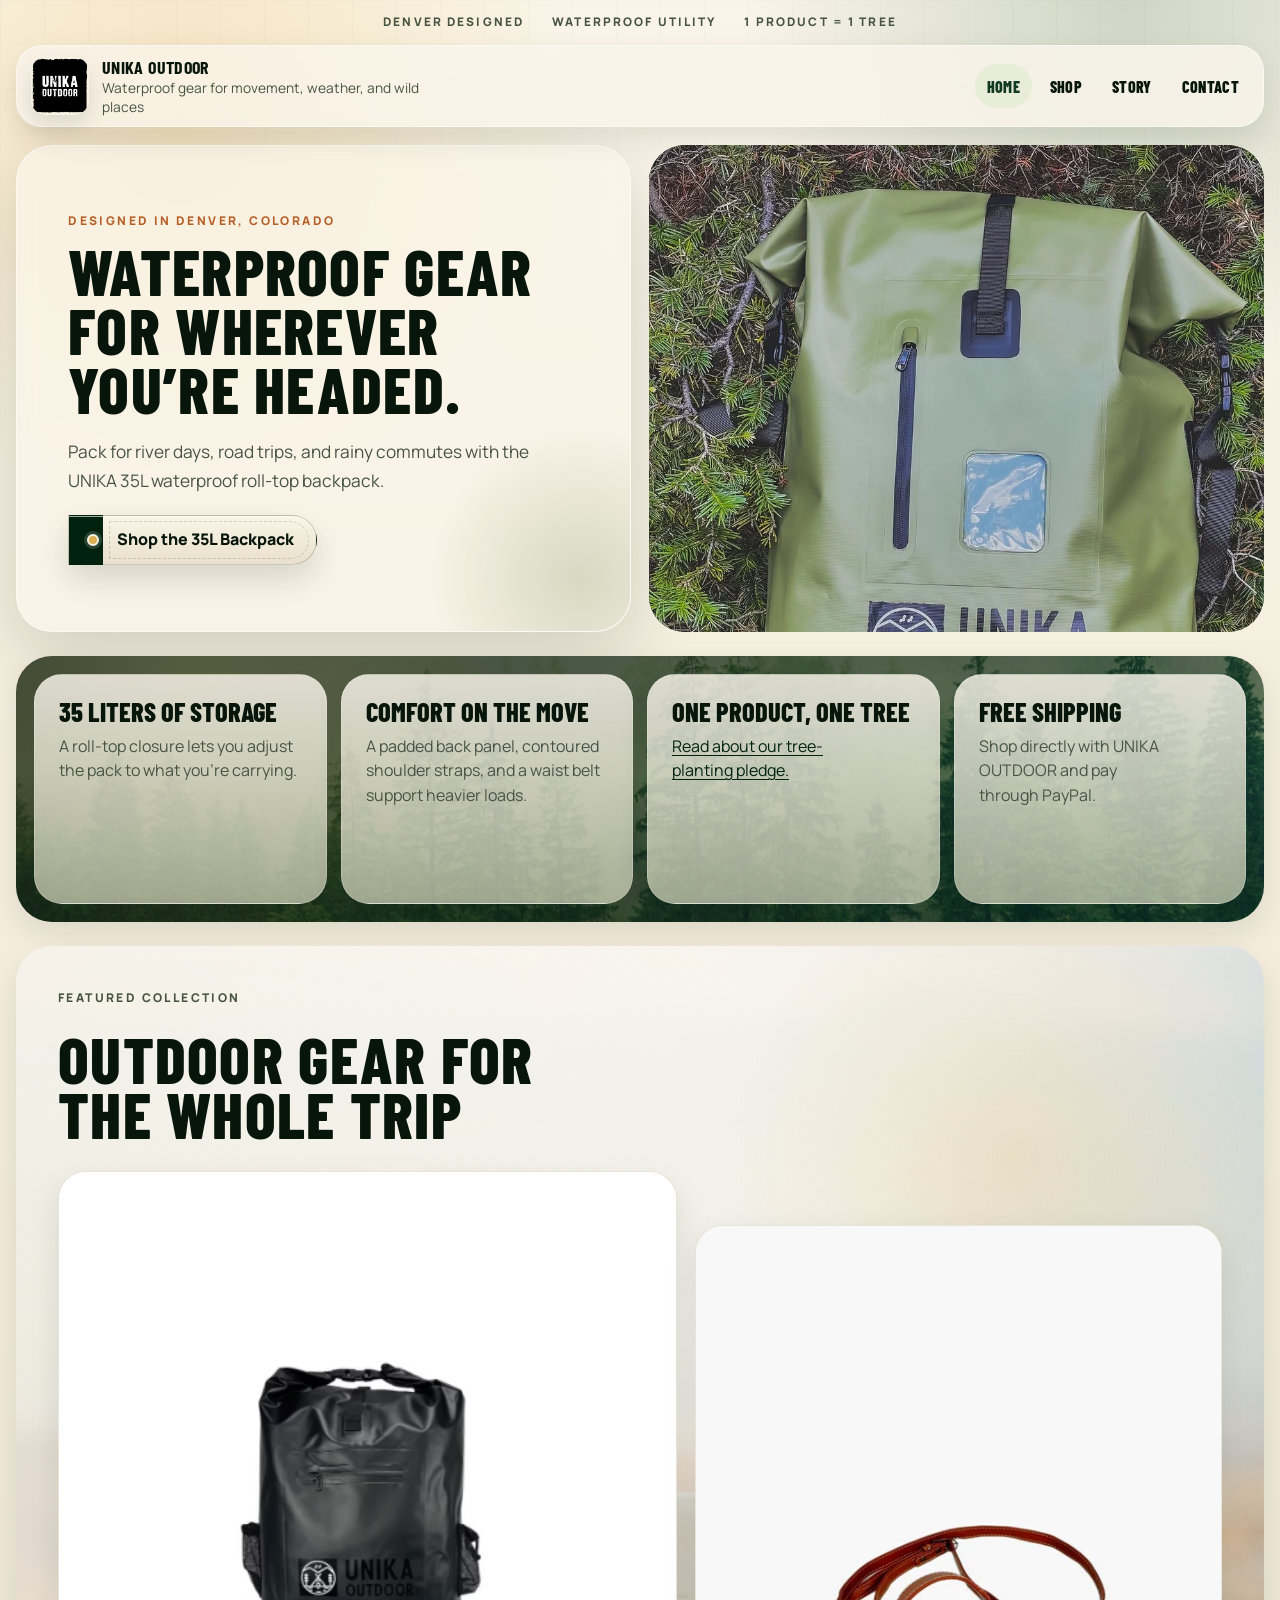
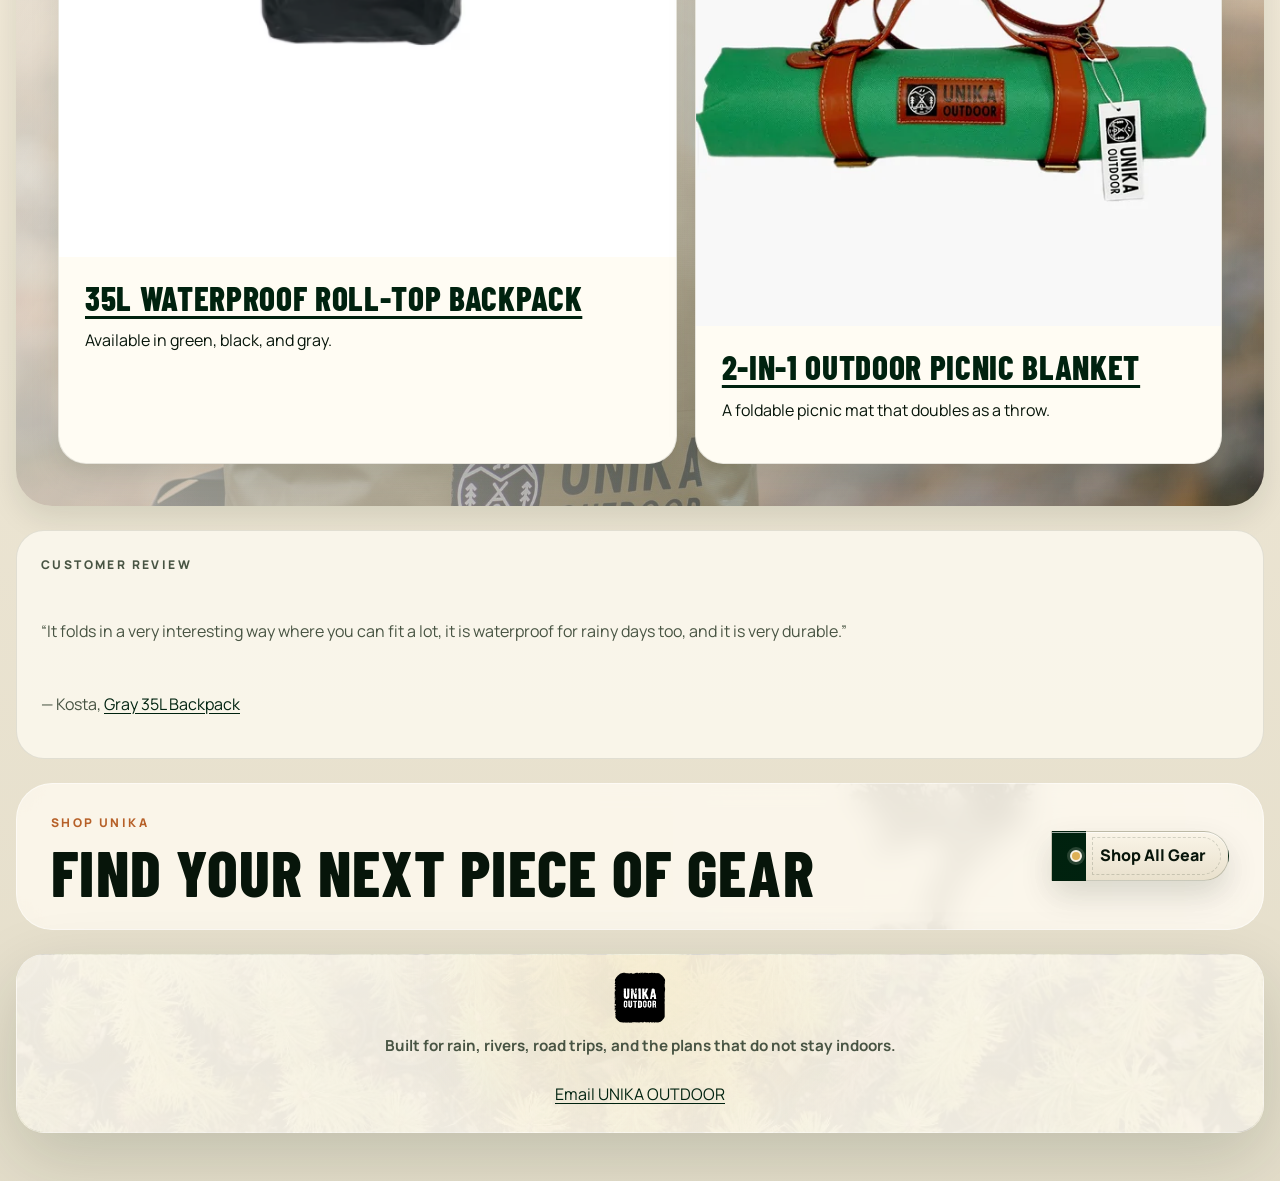
==== commit 78386913: "Launch PayPal checkout and refresh UNIKA storefront" ====
--- a/index.html
+++ b/index.html
@@ -1,213 +1,184 @@
-<!DOCTYPE html>
-<html lang="en">
-<head>
-  <meta charset="UTF-8">
-  <meta name="viewport" content="width=device-width, initial-scale=1.0">
-  <title>UNIKA OUTDOOR | Waterproof Gear for Real Adventure</title>
-  <meta
-    name="description"
-    content="UNIKA OUTDOOR creates durable waterproof gear for kayaking, camping, travel, and everyday adventure. Shop backpacks, picnic blankets, and lightweight essentials."
-  >
-  <link rel="canonical" href="https://www.unikaoutdoor.com/">
-  <meta name="theme-color" content="#1f4635">
-  <meta property="og:type" content="website">
-  <meta property="og:site_name" content="UNIKA OUTDOOR">
-  <meta property="og:title" content="UNIKA OUTDOOR | Waterproof Gear for Real Adventure">
-  <meta property="og:description" content="Waterproof backpacks, outdoor blankets, and compact camping essentials built for movement, travel, and time outside.">
-  <meta property="og:url" content="https://www.unikaoutdoor.com/">
-  <meta property="og:image" content="https://www.unikaoutdoor.com/green-pack-home.jpg">
-  <meta property="og:image:alt" content="UNIKA green waterproof backpack in an outdoor setting">
-  <meta name="twitter:card" content="summary_large_image">
-  <meta name="twitter:title" content="UNIKA OUTDOOR | Waterproof Gear for Real Adventure">
-  <meta name="twitter:description" content="Waterproof backpacks, outdoor blankets, and compact camping essentials built for movement, travel, and time outside.">
-  <meta name="twitter:image" content="https://www.unikaoutdoor.com/green-pack-home.jpg">
-  <link rel="icon" type="image/png" href="./unika-logo-black.png">
-  <link rel="apple-touch-icon" href="./unika-logo-black.png">
-  <link rel="manifest" href="./site.webmanifest">
-  <link rel="preconnect" href="https://fonts.googleapis.com">
-  <link rel="preconnect" href="https://fonts.gstatic.com" crossorigin>
-  <link href="https://fonts.googleapis.com/css2?family=Barlow+Condensed:wght@600;700;800&family=Manrope:wght@400;500;600;700;800&display=swap" rel="stylesheet">
-  <link rel="stylesheet" href="./styles.css?v=20260502-hero-fix">
-</head>
-<body data-page="home">
-  <div class="page-shell">
-    <div class="utility-bar">
-      <span>Denver designed</span>
-      <span>Waterproof utility</span>
-      <span>1 purchase = 1 tree</span>
-    </div>
-
-    <header class="site-header">
-      <a class="brand" href="./index.html" aria-label="UNIKA OUTDOOR home">
-        <img class="brand-logo" src="./unika-logo-black.png" alt="UNIKA OUTDOOR logo" width="512" height="512">
-        <span class="brand-text">
-          <strong>UNIKA OUTDOOR</strong>
-          <span>Waterproof gear for movement, weather, and wild places</span>
-        </span>
-      </a>
-
-      <button class="mobile-nav-toggle" type="button" aria-expanded="false" aria-controls="primary-nav">
-        <span></span>
-        <span></span>
-      </button>
-
-      <nav class="site-nav" id="primary-nav" aria-label="Primary">
-        <a href="./index.html" data-nav="home">Home</a>
-        <a href="./shop.html" data-nav="shop">Shop</a>
-        <a href="./story.html" data-nav="story">Story</a>
-        <a href="#contact">Contact</a>
-        <a class="button button-nav" href="https://www.etsy.com/shop/UNIKAOUTDOOR" target="_blank" rel="noreferrer">Shop Etsy</a>
-      </nav>
-    </header>
-
-    <main id="main">
-      <section class="hero hero-home" id="top">
-        <div class="hero-copy">
-          <p class="eyebrow">UNIKA OUTDOOR</p>
-          <h1>Weatherproof gear for the plans that refuse to stay indoors.</h1>
-          <p class="hero-text">
-            Waterproof backpacks, outdoor blankets, and compact comfort essentials
-            built for movement, travel, and time outside.
-          </p>
-          <div class="hero-actions">
-            <a class="button button-primary" href="./shop.html">Explore the Collection</a>
-            <a class="button button-secondary" href="./story.html">See the Story</a>
-          </div>
-          <ul class="hero-stats" id="hero-stats" aria-label="Shop stats"></ul>
-        </div>
-
-        <div class="hero-gallery-panel">
-          <div class="hero-gallery-grid">
-            <figure class="hero-shot hero-shot-large">
-              <img src="./green-pack-home.jpg" alt="UNIKA green waterproof backpack on forest floor" width="614" height="768" fetchpriority="high">
-            </figure>
-            <figure class="hero-shot hero-shot-tall">
-              <img src="./home-lifestyle-shot.jpg" alt="Model wearing a UNIKA waterproof backpack outdoors" width="512" height="768">
-            </figure>
-            <figure class="hero-shot hero-shot-small">
-              <img src="./hero-extra-pack.jpg" alt="UNIKA green backpack product shot in nature" width="512" height="768">
-            </figure>
-          </div>
-          <div class="hero-product-callout">
-            <span class="hero-product-pill">35L featured</span>
-            <h2>Roll-top dry backpack</h2>
-            <p>Waterproof utility for boating, travel, camping, and commuting.</p>
-          </div>
-        </div>
-      </section>
-
-      <section class="section trust-strip" aria-label="Brand highlights">
-        <div class="trust-item">
-          <span class="trust-kicker">01</span>
-          <strong>Real product-first design</strong>
-          <p>Clean design and clear product views make it easier to shop the collection.</p>
-        </div>
-        <div class="trust-item">
-          <span class="trust-kicker">02</span>
-          <strong>Waterproof everyday use</strong>
-          <p>Products are positioned around actual outdoor utility, not just outdoor styling.</p>
-        </div>
-        <div class="trust-item">
-          <span class="trust-kicker">03</span>
-          <strong>Tree planting promise</strong>
-          <p>Your reforestation message is visible throughout the experience as a brand commitment.</p>
-        </div>
-        <div class="trust-item">
-          <span class="trust-kicker">04</span>
-          <strong>Direct buy path</strong>
-          <p>Browse the collection here, then purchase securely through Etsy.</p>
-        </div>
-      </section>
-
-      <section class="section section-featured-home">
-        <div class="section-heading">
-          <p class="eyebrow">Featured Collection</p>
-          <h2>A tighter kit for weather, travel, and the small rituals of getting outside.</h2>
-          <p>
-            Explore waterproof packs and outdoor gear shaped for travel, weather, and everyday use.
-          </p>
-        </div>
-        <div class="featured-home-grid">
-          <article class="featured-home-card">
-            <div class="featured-home-media">
-              <img src="./black-backpack-main.png" alt="UNIKA black roll-top backpack front view" width="540" height="540" loading="lazy">
-            </div>
-            <div class="featured-home-copy">
-              <p class="eyebrow">Black Pack</p>
-              <h3>Roll-top carry that keeps the silhouette clean and the contents dry.</h3>
-              <p>Built for weather, travel, and everyday outdoor use.</p>
-            </div>
-          </article>
-
-          <article class="featured-home-card">
-            <div class="featured-home-media">
-              <img src="./green-blanket-08.jpg" alt="Model wearing a green UNIKA picnic blanket" width="512" height="768" loading="lazy">
-            </div>
-            <div class="featured-home-copy">
-              <p class="eyebrow">Blanket Line</p>
-              <h3>Soft carry, strong color, and picnic-ready utility.</h3>
-              <p>Easy to carry, comfortable to use, and ready for parks, trails, and beach days.</p>
-            </div>
-          </article>
-        </div>
-      </section>
-
-      <section class="section section-banner tree-banner-section">
-        <div class="banner-card">
-          <div>
-            <p class="eyebrow">Shop UNIKA</p>
-            <h2>Browse the UNIKA kit, then check out securely through Etsy.</h2>
-          </div>
-          <a class="button button-primary" href="./shop.html">Open Shop Page</a>
-        </div>
-      </section>
-    </main>
-
-    <footer class="site-footer" id="contact">
-      <div class="footer-brand">
-        <img class="footer-logo" src="./unika-logo-black.png" alt="UNIKA OUTDOOR logo" width="512" height="512" loading="lazy">
-        <p class="footer-tagline">Built for rain, rivers, road trips, and the plans that do not stay indoors.</p>
-      </div>
-      <div class="footer-links">
-        <div class="social-links" aria-label="Social links">
-          <a id="instagram-link" class="social-link" href="https://www.instagram.com/unikaoverland" target="_blank" rel="noreferrer" aria-label="Instagram">
-            <svg viewBox="0 0 24 24" aria-hidden="true"><path d="M7 2h10a5 5 0 0 1 5 5v10a5 5 0 0 1-5 5H7a5 5 0 0 1-5-5V7a5 5 0 0 1 5-5Zm0 2.2A2.8 2.8 0 0 0 4.2 7v10A2.8 2.8 0 0 0 7 19.8h10a2.8 2.8 0 0 0 2.8-2.8V7A2.8 2.8 0 0 0 17 4.2Zm10.25 1.65a1.1 1.1 0 1 1 0 2.2 1.1 1.1 0 0 1 0-2.2ZM12 7a5 5 0 1 1 0 10 5 5 0 0 1 0-10Zm0 2.2A2.8 2.8 0 1 0 12 14.8 2.8 2.8 0 0 0 12 9.2Z"/></svg>
-          </a>
-          <a id="youtube-link" class="social-link" href="https://www.youtube.com/@unikaoverland" target="_blank" rel="noreferrer" aria-label="YouTube">
-            <svg viewBox="0 0 24 24" aria-hidden="true"><path d="M21.6 7.2a2.98 2.98 0 0 0-2.1-2.1C17.6 4.5 12 4.5 12 4.5s-5.6 0-7.5.6a2.98 2.98 0 0 0-2.1 2.1C1.8 9.1 1.8 12 1.8 12s0 2.9.6 4.8a2.98 2.98 0 0 0 2.1 2.1c1.9.6 7.5.6 7.5.6s5.6 0 7.5-.6a2.98 2.98 0 0 0 2.1-2.1c.6-1.9.6-4.8.6-4.8s0-2.9-.6-4.8ZM10.2 15.3V8.7l5.7 3.3-5.7 3.3Z"/></svg>
-          </a>
-          <a id="email-link" class="social-link" href="mailto:unikaoutdoor@gmail.com" aria-label="Email UNIKA OUTDOOR">
-            <svg viewBox="0 0 24 24" aria-hidden="true"><path d="M3 5h18a2 2 0 0 1 2 2v10a2 2 0 0 1-2 2H3a2 2 0 0 1-2-2V7a2 2 0 0 1 2-2Zm0 2v.5l9 5.6 9-5.6V7H3Zm18 10V9.8l-8.5 5.3a1 1 0 0 1-1 0L3 9.8V17h18Z"/></svg>
-          </a>
-        </div>
-      </div>
-    </footer>
-  </div>
-
-  <script src="./data.js"></script>
-  <script src="./script.js"></script>
-  <script type="application/ld+json">
-    {
-      "@context": "https://schema.org",
-      "@type": "Store",
-      "name": "UNIKA OUTDOOR",
-      "url": "https://www.unikaoutdoor.com/",
-      "logo": "https://www.unikaoutdoor.com/unika-logo-black.png",
-      "image": "https://www.unikaoutdoor.com/green-pack-home.jpg",
-      "description": "Waterproof backpacks, outdoor blankets, and compact camping essentials built for movement, travel, and time outside.",
-      "email": "unikaoutdoor@gmail.com",
-      "address": {
-        "@type": "PostalAddress",
-        "addressLocality": "Denver",
-        "addressRegion": "CO",
-        "addressCountry": "US"
-      },
-      "sameAs": [
-        "https://www.etsy.com/shop/UNIKAOUTDOOR",
-        "https://www.instagram.com/unikaoverland",
-        "https://www.youtube.com/@unikaoverland"
-      ]
-    }
-  </script>
-</body>
-</html>
+<!DOCTYPE html>
+<html lang="en">
+<head>
+  <meta charset="UTF-8">
+  <meta name="viewport" content="width=device-width, initial-scale=1.0">
+  <title>Waterproof Backpacks & Outdoor Gear | UNIKA OUTDOOR</title>
+  <meta
+    name="description"
+    content="Shop Denver-designed outdoor gear: 35L waterproof roll-top backpacks, picnic blankets, and an inflatable camping pillow. Free shipping and PayPal checkout."
+  >
+  <link rel="canonical" href="https://www.unikaoutdoor.com/">
+  <meta name="theme-color" content="#1f4635">
+  <meta property="og:type" content="website">
+  <meta property="og:site_name" content="UNIKA OUTDOOR">
+  <meta property="og:title" content="Waterproof Backpacks & Outdoor Gear | UNIKA OUTDOOR">
+  <meta property="og:description" content="Denver-designed waterproof roll-top backpacks, outdoor picnic blankets, and camping gear.">
+  <meta property="og:url" content="https://www.unikaoutdoor.com/">
+  <meta property="og:image" content="https://www.unikaoutdoor.com/green-pack-home.jpg">
+  <meta property="og:image:alt" content="UNIKA green waterproof backpack in an outdoor setting">
+  <meta name="twitter:card" content="summary_large_image">
+  <meta name="twitter:title" content="Waterproof Backpacks & Outdoor Gear | UNIKA OUTDOOR">
+  <meta name="twitter:description" content="Denver-designed waterproof roll-top backpacks, outdoor picnic blankets, and camping gear.">
+  <meta name="twitter:image" content="https://www.unikaoutdoor.com/green-pack-home.jpg">
+  <link rel="icon" type="image/png" href="./unika-logo-black.png">
+  <link rel="apple-touch-icon" href="./unika-logo-black.png">
+  <link rel="manifest" href="./site.webmanifest">
+  <link rel="preconnect" href="https://fonts.googleapis.com">
+  <link rel="preconnect" href="https://fonts.gstatic.com" crossorigin>
+  <link href="https://fonts.googleapis.com/css2?family=Barlow+Condensed:wght@600;700;800&family=Manrope:wght@400;500;600;700;800&display=swap" rel="stylesheet">
+  <link rel="stylesheet" href="./styles.css?v=20261120">
+</head>
+<body data-page="home">
+  <div class="page-shell">
+    <div class="utility-bar">
+      <span>Denver designed</span>
+      <span>Waterproof utility</span>
+      <span>1 product = 1 tree</span>
+    </div>
+
+    <header class="site-header">
+      <a class="brand" href="./" aria-label="UNIKA OUTDOOR home">
+        <img class="brand-logo" src="./unika-logo-black.png" alt="UNIKA OUTDOOR logo" width="512" height="512">
+        <span class="brand-text">
+          <strong>UNIKA OUTDOOR</strong>
+          <span>Waterproof gear for movement, weather, and wild places</span>
+        </span>
+      </a>
+
+      <button class="mobile-nav-toggle" type="button" aria-label="Menu" aria-expanded="false" aria-controls="primary-nav" hidden>
+        <span></span>
+        <span></span>
+      </button>
+
+      <nav class="site-nav" id="primary-nav" aria-label="Primary">
+        <a href="./" data-nav="home" aria-current="page">Home</a>
+        <a href="./shop.html" data-nav="shop">Shop</a>
+        <a href="./story.html" data-nav="story">Story</a>
+        <a href="#contact">Contact</a>
+      </nav>
+    </header>
+
+    <main id="main">
+      <section class="hero hero-home storefront-hero" id="top">
+        <div class="hero-copy">
+          <p class="eyebrow">Designed in Denver, Colorado</p>
+          <h1>Waterproof gear for wherever you’re headed.</h1>
+          <p class="hero-text">
+            Pack for river days, road trips, and rainy commutes with the UNIKA 35L waterproof roll-top backpack.
+          </p>
+          <div class="hero-actions">
+            <a class="button button-primary" href="./35l-waterproof-roll-top-backpack.html">Shop the 35L Backpack</a>
+          </div>
+        </div>
+        <figure class="storefront-hero-media">
+          <img src="./green-pack-home-960.webp" srcset="./green-pack-home-480.webp 480w, ./green-pack-home-960.webp 960w" sizes="(max-width: 640px) 100vw, (max-width: 1260px) 50vw, 630px" alt="Green UNIKA 35L roll-top backpack on a forest floor" width="960" height="1200" fetchpriority="high">
+        </figure>
+      </section>
+
+      <section class="section trust-strip" aria-label="Brand highlights">
+        <div class="trust-item">
+          <span class="trust-kicker">01</span>
+          <strong>35 liters of storage</strong>
+          <p>A roll-top closure lets you adjust the pack to what you’re carrying.</p>
+        </div>
+        <div class="trust-item">
+          <span class="trust-kicker">02</span>
+          <strong>Comfort on the move</strong>
+          <p>A padded back panel, contoured shoulder straps, and a waist belt support heavier loads.</p>
+        </div>
+        <div class="trust-item">
+          <span class="trust-kicker">03</span>
+          <strong>One product, one tree</strong>
+          <p><a href="./story.html#mission">Read about our tree-planting pledge.</a></p>
+        </div>
+        <div class="trust-item">
+          <span class="trust-kicker">04</span>
+          <strong>Free shipping</strong>
+          <p>Shop directly with UNIKA OUTDOOR and pay through PayPal.</p>
+        </div>
+      </section>
+
+      <section class="section section-featured-home">
+        <div class="section-heading">
+          <p class="eyebrow">Featured Collection</p>
+          <h2>Outdoor gear for the whole trip</h2>
+        </div>
+        <div class="featured-home-grid">
+          <article class="featured-home-card">
+            <div class="featured-home-media">
+              <img src="./black-backpack-main.png" alt="UNIKA black roll-top backpack front view" width="540" height="539" loading="lazy">
+            </div>
+            <div class="featured-home-copy">
+              <h3><a href="./35l-waterproof-roll-top-backpack.html">35L Waterproof Roll-Top Backpack</a></h3>
+              <p>Available in green, black, and gray.</p>
+            </div>
+          </article>
+
+          <article class="featured-home-card">
+            <div class="featured-home-media">
+              <img src="./green-blanket-shop.webp" alt="Green UNIKA 2-in-1 outdoor picnic blanket" width="576" height="768" loading="lazy">
+            </div>
+            <div class="featured-home-copy">
+              <h3><a href="./shop.html#picnic-blanket">2-in-1 Outdoor Picnic Blanket</a></h3>
+              <p>A foldable picnic mat that doubles as a throw.</p>
+            </div>
+          </article>
+        </div>
+      </section>
+
+      <section class="section home-review" aria-label="Customer review">
+        <article class="review-card">
+          <p class="eyebrow">Customer review</p>
+          <blockquote>
+            <p>“It folds in a very interesting way where you can fit a lot, it is waterproof for rainy days too, and it is very durable.”</p>
+          </blockquote>
+          <p>— Kosta, <a href="./35l-waterproof-roll-top-backpack.html">Gray 35L Backpack</a></p>
+        </article>
+      </section>
+
+      <section class="section section-banner tree-banner-section">
+        <div class="banner-card">
+          <div>
+            <p class="eyebrow">Shop UNIKA</p>
+            <h2>Find your next piece of gear</h2>
+          </div>
+          <a class="button button-primary" href="./shop.html">Shop All Gear</a>
+        </div>
+      </section>
+    </main>
+
+    <footer class="site-footer" id="contact">
+      <div class="footer-brand">
+        <img class="footer-logo" src="./unika-logo-black.png" alt="UNIKA OUTDOOR logo" width="512" height="512" loading="lazy">
+        <p class="footer-tagline">Built for rain, rivers, road trips, and the plans that do not stay indoors.</p>
+      </div>
+      <a class="text-link footer-email" href="mailto:unikaoutdoor@gmail.com">Email UNIKA OUTDOOR</a>
+    </footer>
+  </div>
+
+  <script src="./script.js?v=20261120"></script>
+  <script type="application/ld+json">
+    {
+      "@context": "https://schema.org",
+      "@graph": [
+        {
+          "@type": "WebSite",
+          "@id": "https://www.unikaoutdoor.com/#website",
+          "name": "UNIKA OUTDOOR",
+          "url": "https://www.unikaoutdoor.com/",
+          "publisher": {"@id": "https://www.unikaoutdoor.com/#organization"}
+        },
+        {
+          "@type": "Organization",
+          "@id": "https://www.unikaoutdoor.com/#organization",
+          "name": "UNIKA OUTDOOR",
+          "url": "https://www.unikaoutdoor.com/",
+          "logo": "https://www.unikaoutdoor.com/unika-logo-black.png",
+          "email": "unikaoutdoor@gmail.com"
+        }
+      ]
+    }
+  </script>
+</body>
+</html>
--- a/styles.css
+++ b/styles.css
@@ -1,1955 +1,2200 @@
-:root {
-  --bg: oklch(94% 0.024 86);
-  --paper: oklch(97% 0.018 86);
-  --paper-strong: oklch(99% 0.012 88);
-  --ink: oklch(18% 0.031 148);
-  --muted: oklch(43% 0.031 136);
-  --soft: oklch(88% 0.028 95);
-  --forest: oklch(31% 0.064 154);
-  --forest-deep: oklch(22% 0.055 155);
-  --moss: oklch(55% 0.083 126);
-  --clay: oklch(58% 0.13 50);
-  --gold: oklch(78% 0.12 82);
-  --line: oklch(20% 0.025 145 / 0.1);
-  --line-strong: oklch(20% 0.025 145 / 0.18);
-  --shadow-sm: 0 12px 30px oklch(21% 0.04 150 / 0.1);
-  --shadow-md: 0 24px 70px oklch(21% 0.04 150 / 0.16);
-  --shadow-lg: 0 42px 110px oklch(16% 0.05 150 / 0.22);
-  --radius-xl: 36px;
-  --radius-lg: 28px;
-  --radius-md: 20px;
-  --radius-sm: 999px;
-  --max-width: 1260px;
-  --ease-out: cubic-bezier(0.16, 1, 0.3, 1);
-}
-
-* {
-  box-sizing: border-box;
-}
-
-html {
-  scroll-behavior: smooth;
-}
-
-body {
-  margin: 0;
-  min-width: 320px;
-  overflow-x: hidden;
-  color: var(--ink);
-  background:
-    radial-gradient(circle at 14% 4%, oklch(80% 0.13 82 / 0.26), transparent 25rem),
-    radial-gradient(circle at 88% 0%, oklch(43% 0.09 150 / 0.2), transparent 24rem),
-    linear-gradient(180deg, oklch(97% 0.017 88) 0%, var(--bg) 46%, oklch(90% 0.027 92) 100%);
-  font-family: "Manrope", sans-serif;
-  -webkit-tap-highlight-color: oklch(31% 0.064 154 / 0.18);
-}
-
-body::before,
-body::after {
-  content: "";
-  position: fixed;
-  inset: 0;
-  pointer-events: none;
-}
-
-body::before {
-  z-index: 0;
-  background:
-    linear-gradient(90deg, oklch(20% 0.03 145 / 0.035) 1px, transparent 1px),
-    linear-gradient(oklch(20% 0.03 145 / 0.03) 1px, transparent 1px);
-  background-size: 44px 44px;
-  mask-image: linear-gradient(180deg, oklch(0% 0 0 / 0.42), transparent 78%);
-}
-
-body::after {
-  z-index: 1;
-  background-image:
-    radial-gradient(circle at 50% 50%, oklch(100% 0 0 / 0.25) 0 1px, transparent 1px);
-  background-size: 3px 3px;
-  opacity: 0.25;
-  mix-blend-mode: multiply;
-}
-
-img {
-  max-width: 100%;
-}
-
-:focus-visible {
-  outline: 3px solid var(--gold);
-  outline-offset: 4px;
-}
-
-.page-shell {
-  position: relative;
-  z-index: 2;
-  width: min(calc(100% - 32px), var(--max-width));
-  margin: 0 auto;
-  padding-bottom: 48px;
-}
-
-.utility-bar {
-  display: flex;
-  flex-wrap: wrap;
-  justify-content: center;
-  gap: 10px 28px;
-  padding: 13px 16px 7px;
-  color: var(--muted);
-  font-size: 0.74rem;
-  font-weight: 800;
-  letter-spacing: 0.18em;
-  text-transform: uppercase;
-}
-
-.site-header {
-  position: sticky;
-  top: 12px;
-  z-index: 30;
-  display: grid;
-  grid-template-columns: minmax(250px, auto) minmax(0, 1fr);
-  align-items: center;
-  gap: 18px;
-  margin: 8px 0 18px;
-  padding: 10px 12px 10px 14px;
-  border: 1px solid oklch(100% 0 0 / 0.5);
-  border-radius: 26px;
-  background: oklch(97% 0.014 88 / 0.82);
-  box-shadow: var(--shadow-sm);
-  backdrop-filter: blur(18px) saturate(1.15);
-  animation: siteHeaderIn 720ms var(--ease-out) both;
-}
-
-.brand {
-  position: relative;
-  display: inline-flex;
-  align-items: center;
-  gap: 13px;
-  min-width: 0;
-  color: inherit;
-  text-decoration: none;
-}
-
-.brand::before {
-  content: "";
-  position: absolute;
-  left: -6px;
-  top: 50%;
-  width: 70px;
-  height: 70px;
-  border: 1px solid oklch(55% 0.083 126 / 0.46);
-  border-radius: 20px;
-  opacity: 0;
-  transform: translateY(-50%) scale(0.72) rotate(-8deg);
-  pointer-events: none;
-}
-
-.brand:hover::before,
-.brand:focus-visible::before {
-  animation: logoFocusRing 760ms var(--ease-out) both;
-}
-
-.brand-logo {
-  flex: 0 0 auto;
-  width: 58px;
-  height: 58px;
-  display: block;
-  border-radius: 15px;
-  object-fit: contain;
-  box-shadow: 0 10px 24px oklch(15% 0.02 145 / 0.12);
-  transform-origin: center;
-  animation: logoTrailIn 900ms var(--ease-out) 180ms both, logoBreath 5200ms ease-in-out 1200ms infinite;
-  transition: transform 220ms var(--ease-out), box-shadow 220ms ease, filter 220ms ease;
-}
-
-.brand:hover .brand-logo {
-  animation: logoNavigate 680ms var(--ease-out) both;
-  filter: saturate(1.08);
-  box-shadow: 0 16px 34px oklch(15% 0.02 145 / 0.18);
-}
-
-.brand:focus-visible .brand-logo {
-  animation: logoNavigate 680ms var(--ease-out) both;
-}
-
-.brand-text {
-  display: grid;
-  gap: 1px;
-  min-width: 0;
-}
-
-.brand-text strong,
-.site-nav a,
-h1,
-h2,
-h3 {
-  font-family: "Barlow Condensed", sans-serif;
-  letter-spacing: 0.02em;
-  text-transform: uppercase;
-}
-
-.brand-text strong {
-  font-size: 1.12rem;
-}
-
-.brand-text span {
-  max-width: 330px;
-  color: var(--muted);
-  font-size: 0.86rem;
-  line-height: 1.35;
-}
-
-.site-nav {
-  display: flex;
-  align-items: center;
-  justify-self: end;
-  flex-wrap: nowrap;
-  gap: 6px;
-  min-width: 0;
-}
-
-.site-nav a {
-  min-height: 44px;
-  display: inline-flex;
-  align-items: center;
-  justify-content: center;
-  padding: 0 12px;
-  border-radius: var(--radius-sm);
-  color: var(--ink);
-  font-size: 1rem;
-  font-weight: 800;
-  text-decoration: none;
-  transition: color 180ms ease, background 180ms ease, transform 180ms ease;
-}
-
-.site-nav a:hover,
-.site-nav a.is-active {
-  color: var(--forest);
-  background: oklch(89% 0.056 132 / 0.34);
-}
-
-.mobile-nav-toggle {
-  display: none;
-  width: 48px;
-  height: 48px;
-  border: 1px solid var(--line);
-  border-radius: 17px;
-  background: oklch(99% 0.012 88 / 0.74);
-  cursor: pointer;
-}
-
-.mobile-nav-toggle span {
-  display: block;
-  width: 20px;
-  height: 2px;
-  margin: 5px auto;
-  border-radius: 999px;
-  background: var(--ink);
-  transition: transform 220ms var(--ease-out);
-}
-
-.button {
-  position: relative;
-  isolation: isolate;
-  display: inline-flex;
-  align-items: center;
-  justify-content: center;
-  gap: 10px;
-  min-height: 50px;
-  padding: 0 22px 0 18px;
-  border: 1px solid oklch(20% 0.045 145 / 0.2);
-  border-radius: 18px 999px 999px 18px;
-  background:
-    linear-gradient(90deg, var(--forest-deep) 0 34px, transparent 34px),
-    linear-gradient(180deg, oklch(97% 0.018 88), oklch(91% 0.028 88));
-  box-shadow:
-    inset 0 1px 0 oklch(100% 0 0 / 0.62),
-    0 14px 32px oklch(19% 0.04 145 / 0.14);
-  color: oklch(18% 0.031 148);
-  font-weight: 900;
-  line-height: 1.1;
-  text-align: center;
-  text-decoration: none;
-  touch-action: manipulation;
-  transition: transform 180ms var(--ease-out), box-shadow 180ms ease, background 180ms ease, color 180ms ease, border-color 180ms ease;
-}
-
-.button::before {
-  content: "";
-  flex: 0 0 auto;
-  width: 8px;
-  height: 8px;
-  margin-right: 8px;
-  border: 2px solid oklch(96% 0.018 88);
-  border-radius: 50%;
-  background: var(--gold);
-  box-shadow: 0 0 0 3px oklch(96% 0.018 88 / 0.16);
-}
-
-.button::after {
-  content: "";
-  position: absolute;
-  inset: 5px 7px 5px 40px;
-  z-index: -1;
-  border: 1px dashed oklch(23% 0.04 145 / 0.16);
-  border-radius: 13px 999px 999px 13px;
-  pointer-events: none;
-}
-
-.button:hover {
-  transform: translateY(-2px);
-  border-color: oklch(31% 0.064 154 / 0.46);
-  background:
-    linear-gradient(90deg, var(--clay) 0 34px, transparent 34px),
-    linear-gradient(180deg, oklch(99% 0.014 88), oklch(89% 0.04 120));
-  box-shadow:
-    inset 0 1px 0 oklch(100% 0 0 / 0.72),
-    0 22px 44px oklch(22% 0.07 154 / 0.24);
-}
-
-.button:active {
-  transform: translateY(0) scale(0.98);
-}
-
-.button-nav {
-  min-height: 44px;
-  padding: 0 18px;
-  white-space: nowrap;
-}
-
-.hero,
-.section,
-.site-footer,
-.catalog-hero,
-.story-hero {
-  position: relative;
-  z-index: 1;
-}
-
-.hero {
-  display: grid;
-  grid-template-columns: minmax(0, 0.96fr) minmax(390px, 1.04fr);
-  gap: 18px;
-  align-items: stretch;
-}
-
-.hero-copy,
-.hero-gallery-panel,
-.section-products,
-.split-section,
-.section-reviews,
-.banner-card,
-.site-footer,
-.catalog-hero,
-.story-hero {
-  border: 1px solid oklch(100% 0 0 / 0.52);
-  background: oklch(97% 0.016 88 / 0.76);
-  box-shadow: var(--shadow-md);
-  backdrop-filter: blur(14px) saturate(1.08);
-}
-
-.hero-copy {
-  display: grid;
-  align-content: center;
-  min-height: 660px;
-  padding: clamp(32px, 5vw, 62px);
-  border-radius: var(--radius-xl);
-  overflow: hidden;
-}
-
-.hero-copy::after {
-  content: "";
-  position: absolute;
-  right: -18%;
-  bottom: -22%;
-  width: 52%;
-  aspect-ratio: 1;
-  border-radius: 50%;
-  background: radial-gradient(circle, oklch(57% 0.08 130 / 0.24), transparent 68%);
-}
-
-.eyebrow {
-  margin: 0 0 13px;
-  color: var(--clay);
-  font-size: 0.75rem;
-  font-weight: 900;
-  letter-spacing: 0.2em;
-  text-transform: uppercase;
-}
-
-h1,
-h2,
-h3 {
-  overflow-wrap: normal;
-  word-break: normal;
-  hyphens: none;
-}
-
-p,
-li {
-  overflow-wrap: break-word;
-}
-
-h1,
-h2,
-h3 {
-  text-wrap: balance;
-}
-
-p,
-li {
-  text-wrap: pretty;
-}
-
-h1 {
-  margin: 0;
-  max-width: 11ch;
-  font-size: clamp(4.1rem, 8.2vw, 7.7rem);
-  font-weight: 800;
-  line-height: 0.78;
-}
-
-.hero-copy h1 {
-  max-width: 10ch;
-  font-size: clamp(4.1rem, 6.15vw, 5.85rem);
-  line-height: 0.82;
-}
-
-h2 {
-  margin: 0;
-  font-size: clamp(2.6rem, 5vw, 4.6rem);
-  font-weight: 800;
-  line-height: 0.86;
-}
-
-h3 {
-  margin: 0 0 10px;
-  font-size: clamp(1.65rem, 2.6vw, 2.35rem);
-  font-weight: 800;
-  line-height: 0.92;
-}
-
-.hero-text,
-.section-heading p,
-.mission-card p,
-.product-copy p,
-.review-card p,
-.footer-brand p,
-.value-list li,
-.catalog-hero-copy p,
-.story-hero-copy p {
-  color: var(--muted);
-  line-height: 1.68;
-}
-
-.hero-text {
-  max-width: 38rem;
-  margin: 18px 0 0;
-  font-size: 1.08rem;
-}
-
-.hero-actions {
-  display: flex;
-  flex-wrap: wrap;
-  gap: 14px;
-  margin-top: 30px;
-}
-
-.hero-stats {
-  display: grid;
-  grid-template-columns: repeat(4, minmax(0, 1fr));
-  gap: 10px;
-  padding: 0;
-  margin: 34px 0 0;
-  list-style: none;
-}
-
-.hero-stats li {
-  min-height: 100px;
-  padding: 16px 14px;
-  border: 1px solid var(--line);
-  border-radius: 22px;
-  background: oklch(99% 0.012 88 / 0.62);
-}
-
-.hero-stats strong {
-  display: block;
-  font-size: 1.42rem;
-  font-weight: 900;
-}
-
-.hero-stats span {
-  color: var(--muted);
-  font-size: 0.86rem;
-}
-
-.hero-gallery-panel {
-  padding: clamp(18px, 3vw, 28px);
-  border-radius: var(--radius-xl);
-  overflow: hidden;
-  background:
-    linear-gradient(180deg, oklch(20% 0.06 153 / 0.62), oklch(18% 0.054 153 / 0.82)),
-    url("./hero-forest-background.jpg") center center / cover no-repeat;
-}
-
-.hero-gallery-panel::before {
-  content: "";
-  position: absolute;
-  inset: 0;
-  background:
-    radial-gradient(ellipse at 44% 52%, transparent 0 34%, oklch(9% 0.03 145 / 0.22) 72%),
-    linear-gradient(140deg, transparent 20%, oklch(80% 0.1 120 / 0.18) 100%);
-}
-
-.hero-gallery-grid,
-.hero-product-callout {
-  position: relative;
-  z-index: 1;
-}
-
-.hero-gallery-grid {
-  display: grid;
-  grid-template-columns: 1fr 0.86fr;
-  grid-template-rows: 260px 250px;
-  gap: 18px;
-}
-
-.hero-shot {
-  margin: 0;
-  overflow: hidden;
-  border: 1px solid oklch(100% 0 0 / 0.18);
-  border-radius: 30px;
-  background: var(--soft);
-  box-shadow: 0 24px 60px oklch(9% 0.03 145 / 0.36);
-}
-
-.hero-shot img,
-.featured-home-media img {
-  width: 100%;
-  height: 100%;
-  display: block;
-  object-fit: cover;
-  transition: transform 700ms var(--ease-out), filter 700ms ease;
-}
-
-.hero-shot:hover img,
-.featured-home-card:hover .featured-home-media img {
-  transform: scale(1.045);
-  filter: saturate(1.06);
-}
-
-.hero-shot-large {
-  grid-row: span 2;
-}
-
-.hero-shot-tall {
-  transform: translateY(22px);
-}
-
-.hero-shot-small {
-  transform: translateX(-30px);
-}
-
-.hero-product-callout {
-  width: min(380px, 88%);
-  margin: -18px 0 0 auto;
-  padding: 24px;
-  border: 1px solid oklch(100% 0 0 / 0.16);
-  border-radius: 30px;
-  background: oklch(25% 0.055 150 / 0.72);
-  box-shadow: 0 20px 70px oklch(8% 0.02 145 / 0.34);
-  color: oklch(96% 0.018 88);
-}
-
-.hero-product-pill,
-.product-tag,
-.review-rating,
-.location-chip {
-  display: inline-flex;
-  align-items: center;
-  gap: 8px;
-  min-height: 34px;
-  padding: 0 12px;
-  border-radius: var(--radius-sm);
-  font-size: 0.82rem;
-  font-weight: 900;
-}
-
-.hero-product-pill {
-  background: oklch(97% 0.018 88 / 0.14);
-}
-
-.hero-product-callout h2 {
-  margin-top: 12px;
-  color: oklch(97% 0.018 88);
-  font-size: clamp(2.2rem, 3.2vw, 3rem);
-}
-
-.hero-product-callout p {
-  margin: 8px 0 0;
-  color: oklch(91% 0.03 88 / 0.88);
-  line-height: 1.58;
-}
-
-.section {
-  margin-top: 24px;
-}
-
-.trust-strip,
-.section-featured-home,
-.section-products,
-.section-reviews,
-.catalog-hero,
-.story-hero,
-.site-footer {
-  overflow: hidden;
-  background-position: center;
-  background-size: cover;
-  background-repeat: no-repeat;
-}
-
-.trust-strip::before,
-.section-featured-home::before,
-.section-products::before,
-.section-reviews::before,
-.catalog-hero::before,
-.site-footer::before {
-  content: "";
-  position: absolute;
-  inset: 0;
-  pointer-events: none;
-}
-
-.trust-strip > *,
-.section-featured-home > *,
-.section-products > *,
-.section-reviews > *,
-.catalog-hero > *,
-.site-footer > * {
-  position: relative;
-  z-index: 1;
-}
-
-.trust-strip {
-  position: relative;
-  display: grid;
-  grid-template-columns: repeat(4, minmax(0, 1fr));
-  gap: 14px;
-  padding: 18px;
-  border-radius: var(--radius-xl);
-  background:
-    linear-gradient(120deg, oklch(17% 0.045 150 / 0.74), oklch(31% 0.064 154 / 0.48)),
-    url("./forest-background.jpg") center 62% / cover no-repeat;
-  box-shadow: var(--shadow-sm);
-}
-
-.trust-strip::before {
-  background:
-    radial-gradient(circle at 14% 16%, oklch(82% 0.13 88 / 0.16), transparent 20rem),
-    linear-gradient(180deg, oklch(7% 0.02 145 / 0.16), transparent 44%, oklch(7% 0.02 145 / 0.2));
-}
-
-.trust-item {
-  min-height: 230px;
-  padding: 24px;
-  border: 1px solid oklch(100% 0 0 / 0.2);
-  border-radius: 28px;
-  background: linear-gradient(180deg, oklch(98% 0.014 88 / 0.82), oklch(91% 0.035 108 / 0.66));
-  box-shadow: var(--shadow-sm);
-  transition: transform 240ms var(--ease-out), box-shadow 240ms ease, background 240ms ease;
-}
-
-.trust-item:hover,
-.review-card:hover,
-.mission-card:hover {
-  transform: translateY(-5px);
-  box-shadow: var(--shadow-md);
-}
-
-.trust-kicker {
-  display: none;
-}
-
-.trust-item strong {
-  display: block;
-  margin-bottom: 10px;
-  font-family: "Barlow Condensed", sans-serif;
-  font-size: 1.65rem;
-  font-weight: 800;
-  line-height: 0.95;
-  text-transform: uppercase;
-}
-
-.trust-item p {
-  margin: 0;
-  color: var(--muted);
-  line-height: 1.55;
-}
-
-.section-featured-home {
-  padding: clamp(26px, 4vw, 42px);
-  border-radius: var(--radius-xl);
-  background:
-    linear-gradient(120deg, oklch(97% 0.016 88 / 0.9), oklch(97% 0.016 88 / 0.62) 52%, oklch(31% 0.064 154 / 0.2)),
-    url("./hero-extra-pack-02.jpg") center 42% / cover no-repeat;
-  box-shadow: var(--shadow-sm);
-}
-
-.section-featured-home::before {
-  background:
-    radial-gradient(circle at 80% 18%, oklch(79% 0.12 82 / 0.22), transparent 18rem),
-    linear-gradient(180deg, oklch(98% 0.014 88 / 0.24), oklch(20% 0.05 150 / 0.1));
-}
-
-.featured-home-grid {
-  display: grid;
-  grid-template-columns: 1.08fr 0.92fr;
-  gap: 18px;
-}
-
-.featured-home-card {
-  display: grid;
-  overflow: hidden;
-  min-height: 580px;
-  border: 1px solid var(--line);
-  border-radius: var(--radius-lg);
-  background: var(--paper-strong);
-  box-shadow: var(--shadow-sm);
-}
-
-.featured-home-card:nth-child(2) {
-  margin-top: 54px;
-}
-
-.featured-home-media {
-  min-height: 360px;
-  overflow: hidden;
-}
-
-.featured-home-copy {
-  padding: 26px;
-}
-
-.section-products,
-.split-section,
-.section-reviews,
-.catalog-hero,
-.story-hero {
-  border-radius: var(--radius-xl);
-  padding: clamp(26px, 4vw, 46px);
-}
-
-.section-heading {
-  display: grid;
-  gap: 10px;
-  max-width: 820px;
-  margin-bottom: 30px;
-}
-
-.catalog-hero,
-.story-hero {
-  display: grid;
-  gap: 18px;
-  min-height: 420px;
-  margin-top: 8px;
-}
-
-.catalog-hero {
-  grid-template-columns: 1.1fr 0.9fr;
-  align-items: end;
-  overflow: hidden;
-  background:
-    linear-gradient(120deg, oklch(97% 0.016 88 / 0.9) 0 44%, oklch(97% 0.016 88 / 0.58)),
-    url("./home-lifestyle-shot.jpg") center 38% / cover no-repeat;
-}
-
-.catalog-hero::before {
-  background:
-    radial-gradient(circle at 16% 20%, oklch(79% 0.12 82 / 0.22), transparent 20rem),
-    linear-gradient(90deg, oklch(98% 0.014 88 / 0.78), oklch(98% 0.014 88 / 0.1));
-}
-
-.catalog-hero::after {
-  content: "";
-  position: absolute;
-  right: -8%;
-  top: -22%;
-  width: min(520px, 42vw);
-  aspect-ratio: 1;
-  border-radius: 50%;
-  background:
-    radial-gradient(circle, oklch(43% 0.08 150 / 0.28), transparent 68%),
-    radial-gradient(circle at 70% 80%, oklch(72% 0.14 76 / 0.2), transparent 50%);
-}
-
-.catalog-hero-copy,
-.catalog-hero-meta,
-.story-hero-copy {
-  position: relative;
-  z-index: 1;
-}
-
-.catalog-hero h1,
-.story-hero h1 {
-  max-width: 12ch;
-}
-
-.catalog-hero-meta {
-  display: grid;
-  gap: 14px;
-}
-
-.catalog-meta-card {
-  padding: 22px;
-  border: 1px solid var(--line);
-  border-radius: 24px;
-  background: oklch(99% 0.012 88 / 0.54);
-}
-
-.catalog-meta-card span {
-  display: block;
-  margin-bottom: 8px;
-  color: var(--muted);
-  font-size: 0.74rem;
-  font-weight: 900;
-  letter-spacing: 0.16em;
-  text-transform: uppercase;
-}
-
-.catalog-meta-card strong {
-  font-family: "Barlow Condensed", sans-serif;
-  font-size: 1.55rem;
-  font-weight: 800;
-  text-transform: uppercase;
-}
-
-.story-hero {
-  align-content: end;
-  overflow: hidden;
-  background:
-    linear-gradient(120deg, oklch(97% 0.016 88 / 0.9) 0 42%, oklch(97% 0.016 88 / 0.56)),
-    url("./forest-background.jpg") center center / cover no-repeat;
-}
-
-.section-products {
-  background:
-    linear-gradient(180deg, oklch(97% 0.016 88 / 0.9), oklch(94% 0.022 88 / 0.8)),
-    url("./hero-forest-background.jpg") center top / cover no-repeat;
-}
-
-.section-products::before {
-  background:
-    radial-gradient(circle at 8% 10%, oklch(81% 0.1 88 / 0.18), transparent 19rem),
-    linear-gradient(180deg, oklch(98% 0.014 88 / 0.86), oklch(98% 0.014 88 / 0.52) 55%, oklch(25% 0.055 150 / 0.12));
-}
-
-.story-hero::after {
-  content: "";
-  position: absolute;
-  inset: auto 0 0 0;
-  height: 34%;
-  background: linear-gradient(180deg, transparent, oklch(23% 0.055 150 / 0.16));
-}
-
-.product-grid,
-.review-grid,
-.mission-panel {
-  display: grid;
-  gap: 18px;
-}
-
-.product-grid-shop {
-  grid-template-columns: 1fr;
-}
-
-.product-card,
-.review-card,
-.mission-card {
-  border: 1px solid var(--line);
-  border-radius: var(--radius-lg);
-  background: var(--paper-strong);
-  transition: transform 260ms var(--ease-out), box-shadow 260ms ease;
-}
-
-.product-card {
-  box-shadow: var(--shadow-sm);
-}
-
-.product-card:hover {
-  transform: translateY(-4px);
-  box-shadow: var(--shadow-lg);
-}
-
-.product-card-featured {
-  display: grid;
-  grid-template-columns: minmax(0, 1.14fr) minmax(320px, 0.86fr);
-  overflow: clip;
-}
-
-.product-gallery {
-  display: grid;
-  gap: 14px;
-  padding: clamp(14px, 2vw, 22px);
-  background:
-    radial-gradient(circle at 20% 18%, oklch(96% 0.015 88), transparent 18rem),
-    linear-gradient(140deg, oklch(90% 0.031 92), oklch(85% 0.035 120));
-}
-
-.product-card-pack .product-gallery {
-  background:
-    radial-gradient(circle at 24% 18%, oklch(98% 0.012 88), transparent 17rem),
-    linear-gradient(140deg, oklch(90% 0.024 94), oklch(78% 0.035 150));
-}
-
-.product-card-blanket .product-gallery {
-  background:
-    radial-gradient(circle at 22% 16%, oklch(98% 0.012 88), transparent 18rem),
-    linear-gradient(145deg, oklch(91% 0.025 82), oklch(82% 0.06 92));
-}
-
-.product-gallery-main {
-  position: relative;
-  min-height: 590px;
-  overflow: hidden;
-  border: 1px solid oklch(100% 0 0 / 0.58);
-  border-radius: 26px;
-  background: oklch(96% 0.013 88);
-  box-shadow: inset 0 -30px 80px oklch(15% 0.02 145 / 0.06);
-}
-
-.product-gallery-main::after {
-  content: "";
-  position: absolute;
-  inset: auto 16% 22px;
-  height: 22px;
-  border-radius: 50%;
-  background: oklch(17% 0.03 145 / 0.14);
-  filter: blur(16px);
-}
-
-.product-gallery-image {
-  position: relative;
-  z-index: 1;
-  width: 100%;
-  height: 100%;
-  display: block;
-  object-fit: contain;
-  padding: clamp(14px, 3vw, 38px);
-  transition: opacity 170ms ease, transform 520ms var(--ease-out);
-}
-
-.product-gallery-image.is-changing {
-  opacity: 0.18;
-  transform: scale(0.985);
-}
-
-.carousel-button {
-  position: absolute;
-  top: 50%;
-  z-index: 3;
-  width: 48px;
-  height: 48px;
-  border: 1px solid oklch(100% 0 0 / 0.6);
-  border-radius: var(--radius-sm);
-  background: oklch(98% 0.014 88 / 0.86);
-  box-shadow: var(--shadow-sm);
-  color: var(--forest-deep);
-  cursor: pointer;
-  font-size: 1.8rem;
-  line-height: 1;
-  transform: translateY(-50%);
-  transition: transform 180ms var(--ease-out), background 180ms ease, color 180ms ease;
-}
-
-.carousel-button:hover {
-  background: var(--forest);
-  color: oklch(96% 0.018 88);
-  transform: translateY(-50%) scale(1.05);
-}
-
-.carousel-button-prev {
-  left: 16px;
-}
-
-.carousel-button-next {
-  right: 16px;
-}
-
-.product-carousel-status {
-  color: var(--muted);
-  font-size: 0.88rem;
-  font-weight: 900;
-  letter-spacing: 0.08em;
-  text-align: right;
-}
-
-.product-thumbs-shell {
-  display: grid;
-  grid-template-columns: 42px minmax(0, 1fr) 42px;
-  align-items: center;
-  gap: 8px;
-}
-
-.product-thumbs {
-  display: flex;
-  gap: 8px;
-  overflow-x: auto;
-  overflow-y: hidden;
-  padding: 2px;
-  scroll-snap-type: x proximity;
-  scrollbar-width: none;
-  -webkit-overflow-scrolling: touch;
-}
-
-.thumb-scroll-button {
-  width: 42px;
-  height: 58px;
-  border: 1px solid oklch(100% 0 0 / 0.62);
-  border-radius: 18px;
-  background: oklch(98% 0.014 88 / 0.9);
-  color: var(--forest-deep);
-  cursor: pointer;
-  font-size: 1.55rem;
-  font-weight: 900;
-  line-height: 1;
-  box-shadow: var(--shadow-sm);
-  transition: transform 180ms var(--ease-out), background 180ms ease, color 180ms ease;
-}
-
-.thumb-scroll-button:hover {
-  transform: translateY(-2px);
-  background: var(--forest);
-  color: oklch(96% 0.018 88);
-}
-
-.thumb-scroll-button:active {
-  transform: scale(0.96);
-}
-
-.product-thumb {
-  flex: 0 0 66px;
-  min-height: 58px;
-  padding: 0;
-  overflow: hidden;
-  border: 2px solid transparent;
-  border-radius: 16px;
-  background: oklch(96% 0.012 88);
-  cursor: pointer;
-  scroll-snap-align: start;
-  transition: transform 180ms var(--ease-out), border-color 180ms ease, box-shadow 180ms ease;
-}
-
-.product-thumbs::-webkit-scrollbar {
-  display: none;
-}
-
-.product-thumb:hover {
-  transform: translateY(-2px);
-}
-
-.product-thumb img {
-  width: 100%;
-  aspect-ratio: 1;
-  display: block;
-  object-fit: cover;
-}
-
-.product-thumb.is-active {
-  border-color: var(--forest);
-  box-shadow: 0 10px 22px oklch(23% 0.07 154 / 0.18);
-}
-
-.product-tag-solid {
-  position: absolute;
-  top: 16px;
-  left: 16px;
-  z-index: 3;
-  background: oklch(98% 0.014 88 / 0.9);
-  color: var(--forest-deep);
-}
-
-.product-copy {
-  display: grid;
-  gap: 16px;
-  padding: clamp(26px, 4vw, 42px);
-}
-
-.product-copy-featured {
-  align-content: center;
-  background:
-    linear-gradient(180deg, oklch(99% 0.012 88 / 0.72), oklch(94% 0.024 88 / 0.92)),
-    radial-gradient(circle at 100% 0%, oklch(57% 0.08 130 / 0.14), transparent 14rem);
-}
-
-.product-copy h3 {
-  font-size: clamp(2.3rem, 4vw, 3.5rem);
-  line-height: 0.86;
-}
-
-.product-meta {
-  display: flex;
-  flex-wrap: wrap;
-  gap: 10px;
-}
-
-.location-chip {
-  background: oklch(88% 0.06 132 / 0.5);
-  color: var(--forest-deep);
-}
-
-.feature-list {
-  display: grid;
-  gap: 10px;
-  padding: 0;
-  margin: 0;
-  list-style: none;
-}
-
-.feature-list li {
-  position: relative;
-  padding-left: 22px;
-  color: var(--muted);
-  line-height: 1.52;
-}
-
-.feature-list li::before {
-  content: "";
-  position: absolute;
-  left: 0;
-  top: 0.62em;
-  width: 8px;
-  height: 8px;
-  border-radius: 50%;
-  background: var(--forest);
-}
-
-.price-row {
-  display: flex;
-  align-items: center;
-  justify-content: space-between;
-  gap: 12px;
-  margin-top: 8px;
-}
-
-.price {
-  color: var(--forest-deep);
-  font-size: 2rem;
-  font-weight: 900;
-  font-variant-numeric: tabular-nums;
-}
-
-.product-card-simple .product-simple-body {
-  display: grid;
-  gap: 14px;
-  padding: 28px;
-}
-
-.split-section {
-  display: grid;
-  grid-template-columns: 0.9fr 1.1fr;
-  gap: 24px;
-}
-
-.forest-section {
-  overflow: hidden;
-  background:
-    linear-gradient(125deg, oklch(97% 0.016 88 / 0.9) 0 36%, oklch(38% 0.07 150 / 0.22)),
-    url("./hero-forest-background.jpg") center center / cover no-repeat;
-}
-
-.forest-section::before,
-.customer-voice-section::before {
-  content: "";
-  position: absolute;
-  inset: 0;
-  pointer-events: none;
-}
-
-.forest-section::before {
-  background:
-    radial-gradient(ellipse at 62% 46%, transparent 0 31%, oklch(20% 0.06 150 / 0.14) 70%),
-    linear-gradient(90deg, oklch(98% 0.014 88 / 0.78), transparent 74%);
-}
-
-.forest-section > *,
-.customer-voice-section > * {
-  position: relative;
-  z-index: 1;
-}
-
-.mission-panel {
-  grid-template-columns: 1fr;
-}
-
-.mission-card {
-  padding: 24px;
-  background: oklch(98% 0.014 88 / 0.82);
-}
-
-.mission-card-planting {
-  overflow: hidden;
-  background:
-    linear-gradient(180deg, oklch(98% 0.014 88 / 0.9), oklch(96% 0.018 88 / 0.72)),
-    url("./tree-planting-background.jpg") center center / cover no-repeat;
-}
-
-.mission-card-banner {
-  padding: 0;
-  overflow: hidden;
-}
-
-.mission-banner-image {
-  display: block;
-  width: 100%;
-  aspect-ratio: 1;
-  object-fit: cover;
-}
-
-.chip-list,
-.value-list {
-  padding: 0;
-  margin: 16px 0 0;
-  list-style: none;
-}
-
-.chip-list {
-  display: flex;
-  flex-wrap: wrap;
-  gap: 10px;
-}
-
-.chip-list li {
-  padding: 10px 14px;
-  border-radius: var(--radius-sm);
-  background: oklch(88% 0.06 132 / 0.55);
-  color: var(--forest-deep);
-  font-weight: 900;
-}
-
-.value-list {
-  display: grid;
-  gap: 12px;
-}
-
-.value-list li {
-  position: relative;
-  padding-left: 22px;
-}
-
-.value-list li::before {
-  content: "";
-  position: absolute;
-  left: 0;
-  top: 0.72em;
-  width: 9px;
-  height: 9px;
-  border-radius: 50%;
-  background: var(--clay);
-}
-
-.customer-voice-section {
-  overflow: hidden;
-  background:
-    linear-gradient(180deg, oklch(96% 0.016 88 / 0.86), oklch(94% 0.022 88 / 0.74)),
-    url("./customer-voice-background.jpg") center center / cover no-repeat;
-}
-
-.customer-voice-section::before {
-  background:
-    radial-gradient(circle at 18% 14%, oklch(80% 0.12 82 / 0.18), transparent 20rem),
-    linear-gradient(120deg, oklch(98% 0.014 88 / 0.82), oklch(98% 0.014 88 / 0.42));
-}
-
-.review-grid {
-  grid-template-columns: repeat(3, minmax(0, 1fr));
-}
-
-.review-card {
-  display: grid;
-  gap: 14px;
-  min-height: 260px;
-  padding: 24px;
-  background: oklch(98% 0.014 88 / 0.86);
-}
-
-.review-top {
-  display: flex;
-  align-items: center;
-  justify-content: space-between;
-  gap: 12px;
-}
-
-.reviewer {
-  font-weight: 900;
-}
-
-.review-rating {
-  background: oklch(83% 0.12 82 / 0.26);
-  color: oklch(42% 0.11 50);
-}
-
-.review-item {
-  color: var(--forest);
-  font-size: 0.9rem;
-  font-weight: 900;
-}
-
-.tree-banner-section {
-  overflow: hidden;
-  border-radius: var(--radius-xl);
-  background:
-    linear-gradient(90deg, oklch(97% 0.016 88 / 0.92) 0 44%, oklch(97% 0.016 88 / 0.48)),
-    url("./tree-in-hand-background.jpg") right center / cover no-repeat;
-}
-
-.banner-card {
-  display: flex;
-  align-items: center;
-  justify-content: space-between;
-  gap: 18px;
-  padding: 30px 34px;
-  border-radius: var(--radius-xl);
-}
-
-.site-footer {
-  display: grid;
-  justify-items: center;
-  gap: 14px;
-  margin-top: 24px;
-  padding: 16px 22px;
-  border-radius: 28px;
-  text-align: center;
-  background:
-    linear-gradient(180deg, oklch(97% 0.016 88 / 0.9), oklch(93% 0.025 90 / 0.72)),
-    url("./tree-planting-background.jpg") center 44% / cover no-repeat;
-}
-
-.site-footer::before {
-  background:
-    radial-gradient(circle at 50% 0%, oklch(82% 0.12 88 / 0.16), transparent 16rem),
-    linear-gradient(180deg, oklch(98% 0.014 88 / 0.58), oklch(98% 0.014 88 / 0.82));
-}
-
-.footer-brand {
-  display: grid;
-  justify-items: center;
-  gap: 8px;
-}
-
-.footer-logo {
-  width: 54px;
-  height: 54px;
-  display: block;
-  border-radius: 16px;
-  object-fit: contain;
-}
-
-.footer-tagline {
-  max-width: 680px;
-  margin: 0;
-  color: var(--ink);
-  font-weight: 700;
-  font-size: 0.95rem;
-}
-
-.footer-links {
-  display: flex;
-  align-items: center;
-  justify-content: center;
-  gap: 12px;
-  width: 100%;
-}
-
-.social-links {
-  display: inline-flex;
-  align-items: center;
-  gap: 10px;
-}
-
-.social-link {
-  display: inline-flex;
-  align-items: center;
-  justify-content: center;
-  width: 44px;
-  height: 44px;
-  border: 1px solid var(--line);
-  border-radius: var(--radius-sm);
-  background: oklch(97% 0.014 88 / 0.78);
-  color: var(--forest-deep);
-  transition: transform 180ms var(--ease-out), background 180ms ease, color 180ms ease, box-shadow 180ms ease;
-}
-
-.social-link:hover {
-  transform: translateY(-2px);
-  background: var(--forest);
-  color: oklch(96% 0.018 88);
-  box-shadow: 0 14px 28px oklch(22% 0.07 154 / 0.22);
-}
-
-.social-link svg {
-  width: 18px;
-  height: 18px;
-  fill: currentColor;
-}
-
-[data-reveal] {
-  opacity: 0;
-  transform: translateY(26px) scale(0.985);
-  transition: opacity 680ms ease, transform 680ms var(--ease-out);
-}
-
-[data-reveal].is-visible {
-  opacity: 1;
-  transform: translateY(0) scale(1);
-}
-
-@keyframes siteHeaderIn {
-  from {
-    opacity: 0;
-    transform: translateY(-14px);
-  }
-  to {
-    opacity: 1;
-    transform: translateY(0);
-  }
-}
-
-@keyframes logoTrailIn {
-  from {
-    opacity: 0;
-    transform: translateY(-10px) rotate(-5deg) scale(0.86);
-  }
-  64% {
-    opacity: 1;
-    transform: translateY(1px) rotate(1deg) scale(1.04);
-  }
-  to {
-    opacity: 1;
-    transform: translateY(0) rotate(0deg) scale(1);
-  }
-}
-
-@keyframes logoBreath {
-  0%,
-  100% {
-    transform: translateY(0) scale(1);
-  }
-  48% {
-    transform: translateY(-1px) scale(1.018);
-  }
-}
-
-@keyframes logoNavigate {
-  0% {
-    transform: translateY(0) rotate(0deg) scale(1);
-  }
-  42% {
-    transform: translateY(-4px) rotate(-3deg) scale(1.08);
-  }
-  72% {
-    transform: translateY(1px) rotate(1deg) scale(1.02);
-  }
-  100% {
-    transform: translateY(-2px) rotate(-1.5deg) scale(1.04);
-  }
-}
-
-@keyframes logoFocusRing {
-  0% {
-    opacity: 0;
-    transform: translateY(-50%) scale(0.72) rotate(-8deg);
-  }
-  38% {
-    opacity: 0.8;
-  }
-  100% {
-    opacity: 0;
-    transform: translateY(-50%) scale(1.18) rotate(3deg);
-  }
-}
-
-@media (max-width: 1320px) {
-  .hero {
-    grid-template-columns: minmax(0, 0.92fr) minmax(360px, 1.08fr);
-  }
-
-  .hero-copy {
-    padding: clamp(30px, 4vw, 48px);
-  }
-
-  .hero-copy h1 {
-    max-width: 10ch;
-    font-size: clamp(4.1rem, 6.15vw, 5.85rem);
-    line-height: 0.82;
-  }
-
-  .hero-text {
-    max-width: 32rem;
-  }
-
-  .hero-stats strong {
-    font-size: 1.24rem;
-  }
-
-  .hero-stats span {
-    font-size: 0.78rem;
-  }
-}
-
-@media (max-width: 1120px) {
-  .hero,
-  .catalog-hero,
-  .split-section,
-  .featured-home-grid,
-  .review-grid,
-  .trust-strip {
-    grid-template-columns: 1fr;
-  }
-
-  .hero-copy {
-    min-height: auto;
-  }
-
-  .featured-home-card:nth-child(2) {
-    margin-top: 0;
-  }
-
-  .product-card-featured {
-    grid-template-columns: 1fr;
-  }
-
-  .product-gallery-main {
-    min-height: 520px;
-  }
-
-  .product-thumbs {
-    margin-right: -8px;
-  }
-
-  .site-header {
-    grid-template-columns: 1fr auto;
-  }
-
-  .brand-text span {
-    display: none;
-  }
-
-  .site-nav a {
-    padding: 0 10px;
-  }
-}
-
-@media (max-width: 840px) {
-  .mobile-nav-toggle {
-    display: inline-block;
-    justify-self: end;
-  }
-
-  .site-header {
-    grid-template-columns: 1fr auto;
-  }
-
-  .site-nav {
-    display: grid;
-    width: 100%;
-    grid-column: 1 / -1;
-    justify-self: stretch;
-    max-height: 0;
-    overflow: hidden;
-    grid-template-columns: 1fr;
-    gap: 8px;
-    padding-top: 0;
-    opacity: 0;
-    transition: max-height 260ms var(--ease-out), opacity 180ms ease, padding 180ms ease;
-  }
-
-  body.nav-open .site-nav {
-    max-height: 420px;
-    padding-top: 12px;
-    opacity: 1;
-  }
-
-  .site-nav a,
-  .button-nav {
-    width: 100%;
-    justify-content: center;
-    min-height: 50px;
-  }
-
-  body.nav-open .mobile-nav-toggle span:first-child {
-    transform: translateY(7px) rotate(45deg);
-  }
-
-  body.nav-open .mobile-nav-toggle span:last-child {
-    transform: translateY(-7px) rotate(-45deg);
-  }
-
-  .hero-gallery-grid {
-    grid-template-columns: 1fr 1fr;
-    grid-template-rows: 220px 180px;
-  }
-
-  .hero-shot-large {
-    grid-row: span 1;
-  }
-
-  .hero-shot-tall,
-  .hero-shot-small {
-    transform: none;
-  }
-
-  .hero-product-callout {
-    width: 100%;
-    margin: 18px 0 0;
-  }
-
-  .banner-card,
-  .price-row {
-    display: grid;
-    justify-items: start;
-  }
-
-  .price-row .button,
-  .hero-actions .button,
-  .banner-card .button {
-    width: 100%;
-  }
-}
-
-@media (max-width: 680px) {
-  [data-reveal] {
-    opacity: 1;
-    transform: none;
-    transition: none;
-  }
-
-  .page-shell {
-    width: min(calc(100% - 18px), var(--max-width));
-    padding-bottom: 32px;
-  }
-
-  .hero,
-  .hero-copy,
-  .hero-actions,
-  .hero-stats {
-    min-width: 0;
-  }
-
-  .utility-bar {
-    gap: 8px 16px;
-    font-size: 0.65rem;
-  }
-
-  .site-header,
-  .hero-copy,
-  .hero-gallery-panel,
-  .section-products,
-  .split-section,
-  .section-reviews,
-  .banner-card,
-  .site-footer,
-  .catalog-hero,
-  .story-hero,
-  .section-featured-home {
-    padding: 20px;
-    border-radius: 26px;
-  }
-
-  .brand-logo {
-    width: 50px;
-    height: 50px;
-  }
-
-  .brand-text strong {
-    font-size: 1rem;
-  }
-
-  .site-footer {
-    padding: 14px 16px;
-  }
-
-  .footer-logo {
-    width: 46px;
-    height: 46px;
-  }
-
-  .social-link {
-    width: 42px;
-    height: 42px;
-  }
-
-  h1 {
-    max-width: 100%;
-    font-size: clamp(2.9rem, 11.5vw, 4.05rem);
-    line-height: 0.88;
-    overflow-wrap: break-word;
-  }
-
-  h2 {
-    font-size: clamp(2.35rem, 13vw, 3.6rem);
-  }
-
-  .hero-stats {
-    grid-template-columns: repeat(2, minmax(0, 1fr));
-    max-width: 100%;
-  }
-
-  .hero-actions {
-    display: grid;
-    grid-template-columns: 1fr;
-  }
-
-  .hero-gallery-grid {
-    grid-template-columns: 1fr;
-    grid-template-rows: repeat(3, 220px);
-  }
-
-  .featured-home-card {
-    min-height: 0;
-  }
-
-  .featured-home-media {
-    min-height: 300px;
-  }
-
-  .product-gallery-main {
-    min-height: 390px;
-  }
-
-  .product-gallery-image {
-    padding: 20px;
-  }
-
-  .product-thumbs {
-    margin-right: -10px;
-  }
-
-  .product-thumbs-shell {
-    grid-template-columns: 38px minmax(0, 1fr) 38px;
-    gap: 6px;
-  }
-
-  .thumb-scroll-button {
-    width: 38px;
-    min-width: 38px;
-  }
-
-  .carousel-button {
-    width: 44px;
-    height: 44px;
-  }
-
-  .product-copy h3 {
-    font-size: clamp(2rem, 12vw, 2.8rem);
-  }
-}
-
-@media (max-width: 430px) {
-  .page-shell {
-    width: min(calc(100% - 12px), var(--max-width));
-  }
-
-  .utility-bar {
-    display: none;
-  }
-
-  .site-header {
-    top: 6px;
-    margin-top: 6px;
-    padding: 12px;
-    border-radius: 22px;
-  }
-
-  .brand {
-    gap: 10px;
-  }
-
-  .brand::before {
-    left: -5px;
-    width: 58px;
-    height: 58px;
-  }
-
-  .brand-logo {
-    width: 44px;
-    height: 44px;
-    border-radius: 13px;
-  }
-
-  .brand-text strong {
-    font-size: 0.95rem;
-  }
-
-  .mobile-nav-toggle {
-    width: 44px;
-    height: 44px;
-    border-radius: 15px;
-  }
-
-  .site-nav a,
-  .button-nav {
-    min-height: 48px;
-  }
-
-  .hero,
-  .section {
-    margin-top: 14px;
-  }
-
-  .hero-copy,
-  .hero-gallery-panel,
-  .section-products,
-  .split-section,
-  .section-reviews,
-  .banner-card,
-  .site-footer,
-  .catalog-hero,
-  .story-hero,
-  .section-featured-home {
-    padding: 16px;
-    border-radius: 22px;
-  }
-
-  h1 {
-    max-width: 100%;
-    font-size: clamp(2.45rem, 12.4vw, 3.05rem);
-    line-height: 0.86;
-  }
-
-  h2 {
-    font-size: clamp(2.05rem, 11vw, 3rem);
-  }
-
-  h3 {
-    font-size: clamp(1.5rem, 8vw, 2.1rem);
-  }
-
-  .hero-text,
-  .section-heading p,
-  .product-copy p,
-  .review-card p {
-    font-size: 0.95rem;
-    line-height: 1.58;
-  }
-
-  .hero-stats {
-    grid-template-columns: repeat(2, minmax(0, 1fr));
-    gap: 8px;
-    margin-top: 22px;
-  }
-
-  .hero-stats li {
-    min-height: 86px;
-    padding: 13px 12px;
-    border-radius: 18px;
-  }
-
-  .hero-gallery-grid {
-    grid-template-rows: 250px 190px;
-  }
-
-  .hero-shot-small {
-    display: none;
-  }
-
-  .hero-product-callout {
-    padding: 18px;
-    border-radius: 24px;
-  }
-
-  .trust-strip {
-    gap: 10px;
-    padding: 10px;
-    border-radius: 22px;
-  }
-
-  .trust-item {
-    min-height: auto;
-    padding: 18px;
-    border-radius: 22px;
-  }
-
-  .featured-home-media {
-    min-height: 250px;
-  }
-
-  .product-gallery {
-    padding: 12px;
-  }
-
-  .product-gallery-main {
-    min-height: 330px;
-    border-radius: 22px;
-  }
-
-  .product-gallery-image {
-    padding: 14px;
-  }
-
-  .product-copy {
-    padding: 20px;
-  }
-
-  .product-copy h3 {
-    font-size: clamp(1.95rem, 11vw, 2.55rem);
-  }
-
-  .product-thumbs-shell {
-    grid-template-columns: 34px minmax(0, 1fr) 34px;
-  }
-
-  .thumb-scroll-button {
-    width: 34px;
-    min-width: 34px;
-    height: 54px;
-    border-radius: 15px;
-  }
-
-  .product-thumb {
-    flex-basis: 60px;
-    min-height: 54px;
-    border-radius: 14px;
-  }
-
-  .carousel-button {
-    width: 40px;
-    height: 40px;
-  }
-
-  .price {
-    font-size: 1.7rem;
-  }
-
-  .button {
-    min-height: 50px;
-    padding-right: 18px;
-    font-size: 0.92rem;
-  }
-
-  .review-grid {
-    gap: 12px;
-  }
-
-  .review-card {
-    min-height: auto;
-    padding: 18px;
-  }
-
-  .footer-tagline {
-    font-size: 0.88rem;
-  }
-}
-
-@media (prefers-reduced-motion: reduce) {
-  *,
-  *::before,
-  *::after {
-    scroll-behavior: auto !important;
-    animation-duration: 1ms !important;
-    animation-iteration-count: 1 !important;
-    transition-duration: 1ms !important;
-  }
-
-  [data-reveal] {
-    opacity: 1;
-    transform: none;
-  }
-}
+:root {
+  --bg: oklch(94% 0.024 86);
+  --paper: oklch(97% 0.018 86);
+  --paper-strong: oklch(99% 0.012 88);
+  --ink: oklch(18% 0.031 148);
+  --muted: oklch(43% 0.031 136);
+  --soft: oklch(88% 0.028 95);
+  --forest: oklch(31% 0.064 154);
+  --forest-deep: oklch(22% 0.055 155);
+  --moss: oklch(55% 0.083 126);
+  --clay: oklch(58% 0.13 50);
+  --gold: oklch(78% 0.12 82);
+  --line: oklch(20% 0.025 145 / 0.1);
+  --line-strong: oklch(20% 0.025 145 / 0.18);
+  --shadow-sm: 0 12px 30px oklch(21% 0.04 150 / 0.1);
+  --shadow-md: 0 24px 70px oklch(21% 0.04 150 / 0.16);
+  --shadow-lg: 0 42px 110px oklch(16% 0.05 150 / 0.22);
+  --radius-xl: 36px;
+  --radius-lg: 28px;
+  --radius-md: 20px;
+  --radius-sm: 999px;
+  --max-width: 1260px;
+  --ease-out: cubic-bezier(0.16, 1, 0.3, 1);
+}
+
+* {
+  box-sizing: border-box;
+}
+
+html {
+  scroll-behavior: smooth;
+}
+
+body {
+  margin: 0;
+  min-width: 320px;
+  overflow-x: hidden;
+  color: var(--ink);
+  background:
+    radial-gradient(circle at 14% 4%, oklch(80% 0.13 82 / 0.26), transparent 25rem),
+    radial-gradient(circle at 88% 0%, oklch(43% 0.09 150 / 0.2), transparent 24rem),
+    linear-gradient(180deg, oklch(97% 0.017 88) 0%, var(--bg) 46%, oklch(90% 0.027 92) 100%);
+  font-family: "Manrope", sans-serif;
+  -webkit-tap-highlight-color: oklch(31% 0.064 154 / 0.18);
+}
+
+body::before,
+body::after {
+  content: "";
+  position: fixed;
+  inset: 0;
+  pointer-events: none;
+}
+
+body::before {
+  z-index: 0;
+  background:
+    linear-gradient(90deg, oklch(20% 0.03 145 / 0.035) 1px, transparent 1px),
+    linear-gradient(oklch(20% 0.03 145 / 0.03) 1px, transparent 1px);
+  background-size: 44px 44px;
+  mask-image: linear-gradient(180deg, oklch(0% 0 0 / 0.42), transparent 78%);
+}
+
+body::after {
+  z-index: 1;
+  background-image:
+    radial-gradient(circle at 50% 50%, oklch(100% 0 0 / 0.25) 0 1px, transparent 1px);
+  background-size: 3px 3px;
+  opacity: 0.25;
+  mix-blend-mode: multiply;
+}
+
+img {
+  max-width: 100%;
+}
+
+:focus-visible {
+  outline: 3px solid var(--gold);
+  outline-offset: 4px;
+}
+
+.page-shell {
+  position: relative;
+  z-index: 2;
+  width: min(calc(100% - 32px), var(--max-width));
+  margin: 0 auto;
+  padding-bottom: 48px;
+}
+
+.utility-bar {
+  display: flex;
+  flex-wrap: wrap;
+  justify-content: center;
+  gap: 10px 28px;
+  padding: 13px 16px 7px;
+  color: var(--muted);
+  font-size: 0.74rem;
+  font-weight: 800;
+  letter-spacing: 0.18em;
+  text-transform: uppercase;
+}
+
+.site-header {
+  position: sticky;
+  top: 12px;
+  z-index: 30;
+  display: grid;
+  grid-template-columns: minmax(250px, auto) minmax(0, 1fr);
+  align-items: center;
+  gap: 18px;
+  margin: 8px 0 18px;
+  padding: 10px 12px 10px 14px;
+  border: 1px solid oklch(100% 0 0 / 0.5);
+  border-radius: 26px;
+  background: oklch(97% 0.014 88 / 0.82);
+  box-shadow: var(--shadow-sm);
+  backdrop-filter: blur(18px) saturate(1.15);
+  animation: siteHeaderIn 720ms var(--ease-out) both;
+}
+
+.brand {
+  position: relative;
+  display: inline-flex;
+  align-items: center;
+  gap: 13px;
+  min-width: 0;
+  color: inherit;
+  text-decoration: none;
+}
+
+.brand::before {
+  content: "";
+  position: absolute;
+  left: -6px;
+  top: 50%;
+  width: 70px;
+  height: 70px;
+  border: 1px solid oklch(55% 0.083 126 / 0.46);
+  border-radius: 20px;
+  opacity: 0;
+  transform: translateY(-50%) scale(0.72) rotate(-8deg);
+  pointer-events: none;
+}
+
+.brand:hover::before,
+.brand:focus-visible::before {
+  animation: logoFocusRing 760ms var(--ease-out) both;
+}
+
+.brand-logo {
+  flex: 0 0 auto;
+  width: 58px;
+  height: 58px;
+  display: block;
+  border-radius: 15px;
+  object-fit: contain;
+  box-shadow: 0 10px 24px oklch(15% 0.02 145 / 0.12);
+  transform-origin: center;
+  animation: logoTrailIn 900ms var(--ease-out) 180ms both, logoBreath 5200ms ease-in-out 1200ms infinite;
+  transition: transform 220ms var(--ease-out), box-shadow 220ms ease, filter 220ms ease;
+}
+
+.brand:hover .brand-logo {
+  animation: logoNavigate 680ms var(--ease-out) both;
+  filter: saturate(1.08);
+  box-shadow: 0 16px 34px oklch(15% 0.02 145 / 0.18);
+}
+
+.brand:focus-visible .brand-logo {
+  animation: logoNavigate 680ms var(--ease-out) both;
+}
+
+.brand-text {
+  display: grid;
+  gap: 1px;
+  min-width: 0;
+}
+
+.brand-text strong,
+.site-nav a,
+h1,
+h2,
+h3 {
+  font-family: "Barlow Condensed", sans-serif;
+  letter-spacing: 0.02em;
+  text-transform: uppercase;
+}
+
+.brand-text strong {
+  font-size: 1.12rem;
+}
+
+.brand-text span {
+  max-width: 330px;
+  color: var(--muted);
+  font-size: 0.86rem;
+  line-height: 1.35;
+}
+
+.site-nav {
+  display: flex;
+  align-items: center;
+  justify-self: end;
+  flex-wrap: nowrap;
+  gap: 6px;
+  min-width: 0;
+}
+
+.site-nav a {
+  min-height: 44px;
+  display: inline-flex;
+  align-items: center;
+  justify-content: center;
+  padding: 0 12px;
+  border-radius: var(--radius-sm);
+  color: var(--ink);
+  font-size: 1rem;
+  font-weight: 800;
+  text-decoration: none;
+  transition: color 180ms ease, background 180ms ease, transform 180ms ease;
+}
+
+.site-nav a:hover,
+.site-nav a[aria-current="page"] {
+  color: var(--forest);
+  background: oklch(89% 0.056 132 / 0.34);
+}
+
+.mobile-nav-toggle {
+  display: none;
+  width: 48px;
+  height: 48px;
+  border: 1px solid var(--line);
+  border-radius: 17px;
+  background: oklch(99% 0.012 88 / 0.74);
+  cursor: pointer;
+}
+
+.mobile-nav-toggle span {
+  display: block;
+  width: 20px;
+  height: 2px;
+  margin: 5px auto;
+  border-radius: 999px;
+  background: var(--ink);
+  transition: transform 220ms var(--ease-out);
+}
+
+.button {
+  position: relative;
+  isolation: isolate;
+  display: inline-flex;
+  align-items: center;
+  justify-content: center;
+  gap: 10px;
+  min-height: 50px;
+  padding: 0 22px 0 18px;
+  border: 1px solid oklch(20% 0.045 145 / 0.2);
+  border-radius: 18px 999px 999px 18px;
+  background:
+    linear-gradient(90deg, var(--forest-deep) 0 34px, transparent 34px),
+    linear-gradient(180deg, oklch(97% 0.018 88), oklch(91% 0.028 88));
+  box-shadow:
+    inset 0 1px 0 oklch(100% 0 0 / 0.62),
+    0 14px 32px oklch(19% 0.04 145 / 0.14);
+  color: oklch(18% 0.031 148);
+  font-weight: 900;
+  line-height: 1.1;
+  text-align: center;
+  text-decoration: none;
+  touch-action: manipulation;
+  transition: transform 180ms var(--ease-out), box-shadow 180ms ease, background 180ms ease, color 180ms ease, border-color 180ms ease;
+}
+
+.button::before {
+  content: "";
+  flex: 0 0 auto;
+  width: 8px;
+  height: 8px;
+  margin-right: 8px;
+  border: 2px solid oklch(96% 0.018 88);
+  border-radius: 50%;
+  background: var(--gold);
+  box-shadow: 0 0 0 3px oklch(96% 0.018 88 / 0.16);
+}
+
+.button::after {
+  content: "";
+  position: absolute;
+  inset: 5px 7px 5px 40px;
+  z-index: -1;
+  border: 1px dashed oklch(23% 0.04 145 / 0.16);
+  border-radius: 13px 999px 999px 13px;
+  pointer-events: none;
+}
+
+.button:hover {
+  transform: translateY(-2px);
+  border-color: oklch(31% 0.064 154 / 0.46);
+  background:
+    linear-gradient(90deg, var(--clay) 0 34px, transparent 34px),
+    linear-gradient(180deg, oklch(99% 0.014 88), oklch(89% 0.04 120));
+  box-shadow:
+    inset 0 1px 0 oklch(100% 0 0 / 0.72),
+    0 22px 44px oklch(22% 0.07 154 / 0.24);
+}
+
+.button:active {
+  transform: translateY(0) scale(0.98);
+}
+
+.button-nav {
+  min-height: 44px;
+  padding: 0 18px;
+  white-space: nowrap;
+}
+
+.hero,
+.section,
+.site-footer,
+.catalog-hero,
+.story-hero {
+  position: relative;
+  z-index: 1;
+}
+
+.hero {
+  display: grid;
+  grid-template-columns: minmax(0, 0.96fr) minmax(390px, 1.04fr);
+  gap: 18px;
+  align-items: stretch;
+}
+
+.hero-copy,
+.hero-gallery-panel,
+.section-products,
+.split-section,
+.section-reviews,
+.banner-card,
+.site-footer,
+.catalog-hero,
+.story-hero {
+  border: 1px solid oklch(100% 0 0 / 0.52);
+  background: oklch(97% 0.016 88 / 0.76);
+  box-shadow: var(--shadow-md);
+  backdrop-filter: blur(14px) saturate(1.08);
+}
+
+.hero-copy {
+  display: grid;
+  align-content: center;
+  min-height: 660px;
+  padding: clamp(32px, 5vw, 62px);
+  border-radius: var(--radius-xl);
+  overflow: hidden;
+}
+
+.hero-copy::after {
+  content: "";
+  position: absolute;
+  right: -18%;
+  bottom: -22%;
+  width: 52%;
+  aspect-ratio: 1;
+  border-radius: 50%;
+  background: radial-gradient(circle, oklch(57% 0.08 130 / 0.24), transparent 68%);
+}
+
+.eyebrow {
+  margin: 0 0 13px;
+  color: var(--clay);
+  font-size: 0.75rem;
+  font-weight: 900;
+  letter-spacing: 0.2em;
+  text-transform: uppercase;
+}
+
+h1,
+h2,
+h3 {
+  overflow-wrap: normal;
+  word-break: normal;
+  hyphens: none;
+}
+
+p,
+li {
+  overflow-wrap: break-word;
+}
+
+h1,
+h2,
+h3 {
+  text-wrap: balance;
+}
+
+p,
+li {
+  text-wrap: pretty;
+}
+
+h1 {
+  margin: 0;
+  max-width: 11ch;
+  font-size: clamp(4.1rem, 8.2vw, 7.7rem);
+  font-weight: 800;
+  line-height: 0.78;
+}
+
+.hero-copy h1 {
+  max-width: 10ch;
+  font-size: clamp(4.1rem, 6.15vw, 5.85rem);
+  line-height: 0.82;
+}
+
+h2 {
+  margin: 0;
+  font-size: clamp(2.6rem, 5vw, 4.6rem);
+  font-weight: 800;
+  line-height: 0.86;
+}
+
+h3 {
+  margin: 0 0 10px;
+  font-size: clamp(1.65rem, 2.6vw, 2.35rem);
+  font-weight: 800;
+  line-height: 0.92;
+}
+
+.hero-text,
+.section-heading p,
+.mission-card p,
+.product-copy p,
+.review-card p,
+.footer-brand p,
+.value-list li,
+.catalog-hero-copy p,
+.story-hero-copy p {
+  color: var(--muted);
+  line-height: 1.68;
+}
+
+.hero-text {
+  max-width: 38rem;
+  margin: 18px 0 0;
+  font-size: 1.08rem;
+}
+
+.hero-actions {
+  display: flex;
+  flex-wrap: wrap;
+  gap: 14px;
+  margin-top: 30px;
+}
+
+.hero-stats {
+  display: grid;
+  grid-template-columns: repeat(4, minmax(0, 1fr));
+  gap: 10px;
+  padding: 0;
+  margin: 34px 0 0;
+  list-style: none;
+}
+
+.hero-stats li {
+  min-height: 100px;
+  padding: 16px 14px;
+  border: 1px solid var(--line);
+  border-radius: 22px;
+  background: oklch(99% 0.012 88 / 0.62);
+}
+
+.hero-stats strong {
+  display: block;
+  font-size: 1.42rem;
+  font-weight: 900;
+}
+
+.hero-stats span {
+  color: var(--muted);
+  font-size: 0.86rem;
+}
+
+.hero-gallery-panel {
+  padding: clamp(18px, 3vw, 28px);
+  border-radius: var(--radius-xl);
+  overflow: hidden;
+  background:
+    linear-gradient(180deg, oklch(20% 0.06 153 / 0.62), oklch(18% 0.054 153 / 0.82)),
+    url("./hero-forest-background.jpg") center center / cover no-repeat;
+}
+
+.hero-gallery-panel::before {
+  content: "";
+  position: absolute;
+  inset: 0;
+  background:
+    radial-gradient(ellipse at 44% 52%, transparent 0 34%, oklch(9% 0.03 145 / 0.22) 72%),
+    linear-gradient(140deg, transparent 20%, oklch(80% 0.1 120 / 0.18) 100%);
+}
+
+.hero-gallery-grid,
+.hero-product-callout {
+  position: relative;
+  z-index: 1;
+}
+
+.hero-gallery-grid {
+  display: grid;
+  grid-template-columns: 1fr 0.86fr;
+  grid-template-rows: 260px 250px;
+  gap: 18px;
+}
+
+.hero-shot {
+  margin: 0;
+  overflow: hidden;
+  border: 1px solid oklch(100% 0 0 / 0.18);
+  border-radius: 30px;
+  background: var(--soft);
+  box-shadow: 0 24px 60px oklch(9% 0.03 145 / 0.36);
+}
+
+.hero-shot img,
+.featured-home-media img {
+  width: 100%;
+  height: 100%;
+  display: block;
+  object-fit: cover;
+  transition: transform 700ms var(--ease-out), filter 700ms ease;
+}
+
+.hero-shot:hover img,
+.featured-home-card:hover .featured-home-media img {
+  transform: scale(1.045);
+  filter: saturate(1.06);
+}
+
+.hero-shot-large {
+  grid-row: span 2;
+}
+
+.hero-shot-tall {
+  transform: translateY(22px);
+}
+
+.hero-shot-small {
+  transform: translateX(-30px);
+}
+
+.hero-product-callout {
+  width: min(380px, 88%);
+  margin: -18px 0 0 auto;
+  padding: 24px;
+  border: 1px solid oklch(100% 0 0 / 0.16);
+  border-radius: 30px;
+  background: oklch(25% 0.055 150 / 0.72);
+  box-shadow: 0 20px 70px oklch(8% 0.02 145 / 0.34);
+  color: oklch(96% 0.018 88);
+}
+
+.hero-product-pill,
+.product-tag,
+.review-rating,
+.location-chip {
+  display: inline-flex;
+  align-items: center;
+  gap: 8px;
+  min-height: 34px;
+  padding: 0 12px;
+  border-radius: var(--radius-sm);
+  font-size: 0.82rem;
+  font-weight: 900;
+}
+
+.hero-product-pill {
+  background: oklch(97% 0.018 88 / 0.14);
+}
+
+.hero-product-callout h2 {
+  margin-top: 12px;
+  color: oklch(97% 0.018 88);
+  font-size: clamp(2.2rem, 3.2vw, 3rem);
+}
+
+.hero-product-callout p {
+  margin: 8px 0 0;
+  color: oklch(91% 0.03 88 / 0.88);
+  line-height: 1.58;
+}
+
+.section {
+  margin-top: 24px;
+}
+
+.trust-strip,
+.section-featured-home,
+.section-products,
+.section-reviews,
+.catalog-hero,
+.story-hero,
+.site-footer {
+  overflow: hidden;
+  background-position: center;
+  background-size: cover;
+  background-repeat: no-repeat;
+}
+
+.trust-strip::before,
+.section-featured-home::before,
+.section-products::before,
+.section-reviews::before,
+.catalog-hero::before,
+.site-footer::before {
+  content: "";
+  position: absolute;
+  inset: 0;
+  pointer-events: none;
+}
+
+.trust-strip > *,
+.section-featured-home > *,
+.section-products > *,
+.section-reviews > *,
+.catalog-hero > *,
+.site-footer > * {
+  position: relative;
+  z-index: 1;
+}
+
+.trust-strip {
+  position: relative;
+  display: grid;
+  grid-template-columns: repeat(4, minmax(0, 1fr));
+  gap: 14px;
+  padding: 18px;
+  border-radius: var(--radius-xl);
+  background:
+    linear-gradient(120deg, oklch(17% 0.045 150 / 0.74), oklch(31% 0.064 154 / 0.48)),
+    url("./forest-background.jpg") center 62% / cover no-repeat;
+  box-shadow: var(--shadow-sm);
+}
+
+.trust-strip::before {
+  background:
+    radial-gradient(circle at 14% 16%, oklch(82% 0.13 88 / 0.16), transparent 20rem),
+    linear-gradient(180deg, oklch(7% 0.02 145 / 0.16), transparent 44%, oklch(7% 0.02 145 / 0.2));
+}
+
+.trust-item {
+  min-height: 230px;
+  padding: 24px;
+  border: 1px solid oklch(100% 0 0 / 0.2);
+  border-radius: 28px;
+  background: linear-gradient(180deg, oklch(98% 0.014 88 / 0.82), oklch(91% 0.035 108 / 0.66));
+  box-shadow: var(--shadow-sm);
+  transition: transform 240ms var(--ease-out), box-shadow 240ms ease, background 240ms ease;
+}
+
+.trust-item:hover,
+.review-card:hover,
+.mission-card:hover {
+  transform: translateY(-5px);
+  box-shadow: var(--shadow-md);
+}
+
+.trust-kicker {
+  display: none;
+}
+
+.trust-item strong {
+  display: block;
+  margin-bottom: 10px;
+  font-family: "Barlow Condensed", sans-serif;
+  font-size: 1.65rem;
+  font-weight: 800;
+  line-height: 0.95;
+  text-transform: uppercase;
+}
+
+.trust-item p {
+  margin: 0;
+  color: var(--muted);
+  line-height: 1.55;
+}
+
+.section-featured-home {
+  padding: clamp(26px, 4vw, 42px);
+  border-radius: var(--radius-xl);
+  background:
+    linear-gradient(120deg, oklch(97% 0.016 88 / 0.9), oklch(97% 0.016 88 / 0.62) 52%, oklch(31% 0.064 154 / 0.2)),
+    url("./hero-extra-pack-02.jpg") center 42% / cover no-repeat;
+  box-shadow: var(--shadow-sm);
+}
+
+.section-featured-home::before {
+  background:
+    radial-gradient(circle at 80% 18%, oklch(79% 0.12 82 / 0.22), transparent 18rem),
+    linear-gradient(180deg, oklch(98% 0.014 88 / 0.24), oklch(20% 0.05 150 / 0.1));
+}
+
+.featured-home-grid {
+  display: grid;
+  grid-template-columns: 1.08fr 0.92fr;
+  gap: 18px;
+}
+
+.featured-home-card {
+  display: grid;
+  overflow: hidden;
+  min-height: 580px;
+  border: 1px solid var(--line);
+  border-radius: var(--radius-lg);
+  background: var(--paper-strong);
+  box-shadow: var(--shadow-sm);
+}
+
+.featured-home-card:nth-child(2) {
+  margin-top: 54px;
+}
+
+.featured-home-media {
+  min-height: 360px;
+  overflow: hidden;
+}
+
+.featured-home-copy {
+  padding: 26px;
+}
+
+.section-products,
+.split-section,
+.section-reviews,
+.catalog-hero,
+.story-hero {
+  border-radius: var(--radius-xl);
+  padding: clamp(26px, 4vw, 46px);
+}
+
+.section-heading {
+  display: grid;
+  gap: 10px;
+  max-width: 820px;
+  margin-bottom: 30px;
+}
+
+.catalog-hero,
+.story-hero {
+  display: grid;
+  gap: 18px;
+  min-height: 420px;
+  margin-top: 8px;
+}
+
+.catalog-hero {
+  grid-template-columns: 1.1fr 0.9fr;
+  align-items: end;
+  overflow: hidden;
+  background:
+    linear-gradient(120deg, oklch(97% 0.016 88 / 0.9) 0 44%, oklch(97% 0.016 88 / 0.58)),
+    url("./home-lifestyle-shot.jpg") center 38% / cover no-repeat;
+}
+
+.catalog-hero::before {
+  background:
+    radial-gradient(circle at 16% 20%, oklch(79% 0.12 82 / 0.22), transparent 20rem),
+    linear-gradient(90deg, oklch(98% 0.014 88 / 0.78), oklch(98% 0.014 88 / 0.1));
+}
+
+.catalog-hero::after {
+  content: "";
+  position: absolute;
+  right: -8%;
+  top: -22%;
+  width: min(520px, 42vw);
+  aspect-ratio: 1;
+  border-radius: 50%;
+  background:
+    radial-gradient(circle, oklch(43% 0.08 150 / 0.28), transparent 68%),
+    radial-gradient(circle at 70% 80%, oklch(72% 0.14 76 / 0.2), transparent 50%);
+}
+
+.catalog-hero-copy,
+.catalog-hero-meta,
+.story-hero-copy {
+  position: relative;
+  z-index: 1;
+}
+
+.catalog-hero h1,
+.story-hero h1 {
+  max-width: 12ch;
+}
+
+.catalog-hero-meta {
+  display: grid;
+  gap: 14px;
+}
+
+.catalog-meta-card {
+  padding: 22px;
+  border: 1px solid var(--line);
+  border-radius: 24px;
+  background: oklch(99% 0.012 88 / 0.54);
+}
+
+.catalog-meta-card span {
+  display: block;
+  margin-bottom: 8px;
+  color: var(--muted);
+  font-size: 0.74rem;
+  font-weight: 900;
+  letter-spacing: 0.16em;
+  text-transform: uppercase;
+}
+
+.catalog-meta-card strong {
+  font-family: "Barlow Condensed", sans-serif;
+  font-size: 1.55rem;
+  font-weight: 800;
+  text-transform: uppercase;
+}
+
+.story-hero {
+  align-content: end;
+  overflow: hidden;
+  background:
+    linear-gradient(120deg, oklch(97% 0.016 88 / 0.9) 0 42%, oklch(97% 0.016 88 / 0.56)),
+    url("./forest-background.jpg") center center / cover no-repeat;
+}
+
+.section-products {
+  background:
+    linear-gradient(180deg, oklch(97% 0.016 88 / 0.9), oklch(94% 0.022 88 / 0.8)),
+    url("./hero-forest-background.jpg") center top / cover no-repeat;
+}
+
+.section-products::before {
+  background:
+    radial-gradient(circle at 8% 10%, oklch(81% 0.1 88 / 0.18), transparent 19rem),
+    linear-gradient(180deg, oklch(98% 0.014 88 / 0.86), oklch(98% 0.014 88 / 0.52) 55%, oklch(25% 0.055 150 / 0.12));
+}
+
+.story-hero::after {
+  content: "";
+  position: absolute;
+  inset: auto 0 0 0;
+  height: 34%;
+  background: linear-gradient(180deg, transparent, oklch(23% 0.055 150 / 0.16));
+}
+
+.product-grid,
+.review-grid,
+.mission-panel {
+  display: grid;
+  gap: 18px;
+}
+
+.product-grid-shop {
+  grid-template-columns: 1fr;
+}
+
+.product-card,
+.review-card,
+.mission-card {
+  border: 1px solid var(--line);
+  border-radius: var(--radius-lg);
+  background: var(--paper-strong);
+  transition: transform 260ms var(--ease-out), box-shadow 260ms ease;
+}
+
+.product-card {
+  box-shadow: var(--shadow-sm);
+}
+
+.product-card:hover {
+  transform: translateY(-4px);
+  box-shadow: var(--shadow-lg);
+}
+
+.product-card-featured {
+  display: grid;
+  grid-template-columns: minmax(0, 1.14fr) minmax(320px, 0.86fr);
+  overflow: clip;
+}
+
+.product-gallery {
+  display: grid;
+  gap: 14px;
+  padding: clamp(14px, 2vw, 22px);
+  background:
+    radial-gradient(circle at 20% 18%, oklch(96% 0.015 88), transparent 18rem),
+    linear-gradient(140deg, oklch(90% 0.031 92), oklch(85% 0.035 120));
+}
+
+.product-card-pack .product-gallery {
+  background:
+    radial-gradient(circle at 24% 18%, oklch(98% 0.012 88), transparent 17rem),
+    linear-gradient(140deg, oklch(90% 0.024 94), oklch(78% 0.035 150));
+}
+
+.product-card-blanket .product-gallery {
+  background:
+    radial-gradient(circle at 22% 16%, oklch(98% 0.012 88), transparent 18rem),
+    linear-gradient(145deg, oklch(91% 0.025 82), oklch(82% 0.06 92));
+}
+
+.product-gallery-main {
+  position: relative;
+  min-height: 590px;
+  overflow: hidden;
+  border: 1px solid oklch(100% 0 0 / 0.58);
+  border-radius: 26px;
+  background: oklch(96% 0.013 88);
+  box-shadow: inset 0 -30px 80px oklch(15% 0.02 145 / 0.06);
+}
+
+.product-gallery-main::after {
+  content: "";
+  position: absolute;
+  inset: auto 16% 22px;
+  height: 22px;
+  border-radius: 50%;
+  background: oklch(17% 0.03 145 / 0.14);
+  filter: blur(16px);
+}
+
+.product-gallery-image {
+  position: relative;
+  z-index: 1;
+  width: 100%;
+  height: 100%;
+  display: block;
+  object-fit: contain;
+  padding: clamp(14px, 3vw, 38px);
+  transition: opacity 170ms ease, transform 520ms var(--ease-out);
+}
+
+.product-gallery-image.is-changing {
+  opacity: 0.18;
+  transform: scale(0.985);
+}
+
+.carousel-button {
+  position: absolute;
+  top: 50%;
+  z-index: 3;
+  width: 48px;
+  height: 48px;
+  border: 1px solid oklch(100% 0 0 / 0.6);
+  border-radius: var(--radius-sm);
+  background: oklch(98% 0.014 88 / 0.86);
+  box-shadow: var(--shadow-sm);
+  color: var(--forest-deep);
+  cursor: pointer;
+  font-size: 1.8rem;
+  line-height: 1;
+  transform: translateY(-50%);
+  transition: transform 180ms var(--ease-out), background 180ms ease, color 180ms ease;
+}
+
+.carousel-button:hover {
+  background: var(--forest);
+  color: oklch(96% 0.018 88);
+  transform: translateY(-50%) scale(1.05);
+}
+
+.carousel-button-prev {
+  left: 16px;
+}
+
+.carousel-button-next {
+  right: 16px;
+}
+
+.product-carousel-status {
+  color: var(--muted);
+  font-size: 0.88rem;
+  font-weight: 900;
+  letter-spacing: 0.08em;
+  text-align: right;
+}
+
+.product-thumbs-shell {
+  display: grid;
+  grid-template-columns: 42px minmax(0, 1fr) 42px;
+  align-items: center;
+  gap: 8px;
+}
+
+.product-thumbs {
+  display: flex;
+  gap: 8px;
+  overflow-x: auto;
+  overflow-y: hidden;
+  padding: 2px;
+  scroll-snap-type: x proximity;
+  scrollbar-width: none;
+  -webkit-overflow-scrolling: touch;
+}
+
+.thumb-scroll-button {
+  width: 42px;
+  height: 58px;
+  border: 1px solid oklch(100% 0 0 / 0.62);
+  border-radius: 18px;
+  background: oklch(98% 0.014 88 / 0.9);
+  color: var(--forest-deep);
+  cursor: pointer;
+  font-size: 1.55rem;
+  font-weight: 900;
+  line-height: 1;
+  box-shadow: var(--shadow-sm);
+  transition: transform 180ms var(--ease-out), background 180ms ease, color 180ms ease;
+}
+
+.thumb-scroll-button:hover {
+  transform: translateY(-2px);
+  background: var(--forest);
+  color: oklch(96% 0.018 88);
+}
+
+.thumb-scroll-button:active {
+  transform: scale(0.96);
+}
+
+.product-thumb {
+  flex: 0 0 66px;
+  min-height: 58px;
+  padding: 0;
+  overflow: hidden;
+  border: 2px solid transparent;
+  border-radius: 16px;
+  background: oklch(96% 0.012 88);
+  cursor: pointer;
+  scroll-snap-align: start;
+  transition: transform 180ms var(--ease-out), border-color 180ms ease, box-shadow 180ms ease;
+}
+
+.product-thumbs::-webkit-scrollbar {
+  display: none;
+}
+
+.product-thumb:hover {
+  transform: translateY(-2px);
+}
+
+.product-thumb img {
+  width: 100%;
+  aspect-ratio: 1;
+  display: block;
+  object-fit: cover;
+}
+
+.product-thumb.is-active {
+  border-color: var(--forest);
+  box-shadow: 0 10px 22px oklch(23% 0.07 154 / 0.18);
+}
+
+.product-tag-solid {
+  position: absolute;
+  top: 16px;
+  left: 16px;
+  z-index: 3;
+  background: oklch(98% 0.014 88 / 0.9);
+  color: var(--forest-deep);
+}
+
+.product-copy {
+  display: grid;
+  gap: 16px;
+  padding: clamp(26px, 4vw, 42px);
+}
+
+.product-copy-featured {
+  align-content: center;
+  background:
+    linear-gradient(180deg, oklch(99% 0.012 88 / 0.72), oklch(94% 0.024 88 / 0.92)),
+    radial-gradient(circle at 100% 0%, oklch(57% 0.08 130 / 0.14), transparent 14rem);
+}
+
+.product-copy h3 {
+  font-size: clamp(2.3rem, 4vw, 3.5rem);
+  line-height: 0.86;
+}
+
+.product-meta {
+  display: flex;
+  flex-wrap: wrap;
+  gap: 10px;
+}
+
+.location-chip {
+  background: oklch(88% 0.06 132 / 0.5);
+  color: var(--forest-deep);
+}
+
+.feature-list {
+  display: grid;
+  gap: 10px;
+  padding: 0;
+  margin: 0;
+  list-style: none;
+}
+
+.feature-list li {
+  position: relative;
+  padding-left: 22px;
+  color: var(--muted);
+  line-height: 1.52;
+}
+
+.feature-list li::before {
+  content: "";
+  position: absolute;
+  left: 0;
+  top: 0.62em;
+  width: 8px;
+  height: 8px;
+  border-radius: 50%;
+  background: var(--forest);
+}
+
+.price-row {
+  display: flex;
+  align-items: center;
+  justify-content: space-between;
+  gap: 12px;
+  margin-top: 8px;
+}
+
+.price {
+  color: var(--forest-deep);
+  font-size: 2rem;
+  font-weight: 900;
+  font-variant-numeric: tabular-nums;
+}
+
+.product-card-simple .product-simple-body {
+  display: grid;
+  gap: 14px;
+  padding: 28px;
+}
+
+.split-section {
+  display: grid;
+  grid-template-columns: 0.9fr 1.1fr;
+  gap: 24px;
+}
+
+.forest-section {
+  overflow: hidden;
+  background:
+    linear-gradient(125deg, oklch(97% 0.016 88 / 0.9) 0 36%, oklch(38% 0.07 150 / 0.22)),
+    url("./hero-forest-background.jpg") center center / cover no-repeat;
+}
+
+.forest-section::before,
+.customer-voice-section::before {
+  content: "";
+  position: absolute;
+  inset: 0;
+  pointer-events: none;
+}
+
+.forest-section::before {
+  background:
+    radial-gradient(ellipse at 62% 46%, transparent 0 31%, oklch(20% 0.06 150 / 0.14) 70%),
+    linear-gradient(90deg, oklch(98% 0.014 88 / 0.78), transparent 74%);
+}
+
+.forest-section > *,
+.customer-voice-section > * {
+  position: relative;
+  z-index: 1;
+}
+
+.mission-panel {
+  grid-template-columns: 1fr;
+}
+
+.mission-card {
+  padding: 24px;
+  background: oklch(98% 0.014 88 / 0.82);
+}
+
+.mission-card-planting {
+  overflow: hidden;
+  background:
+    linear-gradient(180deg, oklch(98% 0.014 88 / 0.9), oklch(96% 0.018 88 / 0.72)),
+    url("./tree-planting-background.jpg") center center / cover no-repeat;
+}
+
+.mission-card-banner {
+  padding: 0;
+  overflow: hidden;
+}
+
+.mission-banner-image {
+  display: block;
+  width: 100%;
+  aspect-ratio: 1;
+  object-fit: cover;
+}
+
+.chip-list,
+.value-list {
+  padding: 0;
+  margin: 16px 0 0;
+  list-style: none;
+}
+
+.chip-list {
+  display: flex;
+  flex-wrap: wrap;
+  gap: 10px;
+}
+
+.chip-list li {
+  padding: 10px 14px;
+  border-radius: var(--radius-sm);
+  background: oklch(88% 0.06 132 / 0.55);
+  color: var(--forest-deep);
+  font-weight: 900;
+}
+
+.value-list {
+  display: grid;
+  gap: 12px;
+}
+
+.value-list li {
+  position: relative;
+  padding-left: 22px;
+}
+
+.value-list li::before {
+  content: "";
+  position: absolute;
+  left: 0;
+  top: 0.72em;
+  width: 9px;
+  height: 9px;
+  border-radius: 50%;
+  background: var(--clay);
+}
+
+.customer-voice-section {
+  overflow: hidden;
+  background:
+    linear-gradient(180deg, oklch(96% 0.016 88 / 0.86), oklch(94% 0.022 88 / 0.74)),
+    url("./customer-voice-background.jpg") center center / cover no-repeat;
+}
+
+.customer-voice-section::before {
+  background:
+    radial-gradient(circle at 18% 14%, oklch(80% 0.12 82 / 0.18), transparent 20rem),
+    linear-gradient(120deg, oklch(98% 0.014 88 / 0.82), oklch(98% 0.014 88 / 0.42));
+}
+
+.review-grid {
+  grid-template-columns: repeat(3, minmax(0, 1fr));
+}
+
+.review-card {
+  display: grid;
+  gap: 14px;
+  min-height: 260px;
+  padding: 24px;
+  background: oklch(98% 0.014 88 / 0.86);
+}
+
+.review-top {
+  display: flex;
+  align-items: center;
+  justify-content: space-between;
+  gap: 12px;
+}
+
+.reviewer {
+  font-weight: 900;
+}
+
+.review-rating {
+  background: oklch(83% 0.12 82 / 0.26);
+  color: oklch(42% 0.11 50);
+}
+
+.review-item {
+  color: var(--forest);
+  font-size: 0.9rem;
+  font-weight: 900;
+}
+
+.tree-banner-section {
+  overflow: hidden;
+  border-radius: var(--radius-xl);
+  background:
+    linear-gradient(90deg, oklch(97% 0.016 88 / 0.92) 0 44%, oklch(97% 0.016 88 / 0.48)),
+    url("./tree-in-hand-background.jpg") right center / cover no-repeat;
+}
+
+.banner-card {
+  display: flex;
+  align-items: center;
+  justify-content: space-between;
+  gap: 18px;
+  padding: 30px 34px;
+  border-radius: var(--radius-xl);
+}
+
+.site-footer {
+  display: grid;
+  justify-items: center;
+  gap: 14px;
+  margin-top: 24px;
+  padding: 16px 22px;
+  border-radius: 28px;
+  text-align: center;
+  background:
+    linear-gradient(180deg, oklch(97% 0.016 88 / 0.9), oklch(93% 0.025 90 / 0.72)),
+    url("./tree-planting-background.jpg") center 44% / cover no-repeat;
+}
+
+.site-footer::before {
+  background:
+    radial-gradient(circle at 50% 0%, oklch(82% 0.12 88 / 0.16), transparent 16rem),
+    linear-gradient(180deg, oklch(98% 0.014 88 / 0.58), oklch(98% 0.014 88 / 0.82));
+}
+
+.footer-brand {
+  display: grid;
+  justify-items: center;
+  gap: 8px;
+}
+
+.footer-logo {
+  width: 54px;
+  height: 54px;
+  display: block;
+  border-radius: 16px;
+  object-fit: contain;
+}
+
+.footer-tagline {
+  max-width: 680px;
+  margin: 0;
+  color: var(--ink);
+  font-weight: 700;
+  font-size: 0.95rem;
+}
+
+.footer-email {
+  display: inline-flex;
+  align-items: center;
+  justify-content: center;
+  min-height: 44px;
+}
+
+[data-reveal] {
+  opacity: 0;
+  transform: translateY(26px) scale(0.985);
+  transition: opacity 680ms ease, transform 680ms var(--ease-out);
+}
+
+[data-reveal].is-visible {
+  opacity: 1;
+  transform: translateY(0) scale(1);
+}
+
+@keyframes siteHeaderIn {
+  from {
+    opacity: 0;
+    transform: translateY(-14px);
+  }
+  to {
+    opacity: 1;
+    transform: translateY(0);
+  }
+}
+
+@keyframes logoTrailIn {
+  from {
+    opacity: 0;
+    transform: translateY(-10px) rotate(-5deg) scale(0.86);
+  }
+  64% {
+    opacity: 1;
+    transform: translateY(1px) rotate(1deg) scale(1.04);
+  }
+  to {
+    opacity: 1;
+    transform: translateY(0) rotate(0deg) scale(1);
+  }
+}
+
+@keyframes logoBreath {
+  0%,
+  100% {
+    transform: translateY(0) scale(1);
+  }
+  48% {
+    transform: translateY(-1px) scale(1.018);
+  }
+}
+
+@keyframes logoNavigate {
+  0% {
+    transform: translateY(0) rotate(0deg) scale(1);
+  }
+  42% {
+    transform: translateY(-4px) rotate(-3deg) scale(1.08);
+  }
+  72% {
+    transform: translateY(1px) rotate(1deg) scale(1.02);
+  }
+  100% {
+    transform: translateY(-2px) rotate(-1.5deg) scale(1.04);
+  }
+}
+
+@keyframes logoFocusRing {
+  0% {
+    opacity: 0;
+    transform: translateY(-50%) scale(0.72) rotate(-8deg);
+  }
+  38% {
+    opacity: 0.8;
+  }
+  100% {
+    opacity: 0;
+    transform: translateY(-50%) scale(1.18) rotate(3deg);
+  }
+}
+
+@media (max-width: 1320px) {
+  .hero {
+    grid-template-columns: minmax(0, 0.92fr) minmax(360px, 1.08fr);
+  }
+
+  .hero-copy {
+    padding: clamp(30px, 4vw, 48px);
+  }
+
+  .hero-copy h1 {
+    max-width: 10ch;
+    font-size: clamp(4.1rem, 6.15vw, 5.85rem);
+    line-height: 0.82;
+  }
+
+  .hero-text {
+    max-width: 32rem;
+  }
+
+  .hero-stats strong {
+    font-size: 1.24rem;
+  }
+
+  .hero-stats span {
+    font-size: 0.78rem;
+  }
+}
+
+@media (max-width: 1120px) {
+  .hero,
+  .catalog-hero,
+  .split-section,
+  .featured-home-grid,
+  .review-grid,
+  .trust-strip {
+    grid-template-columns: 1fr;
+  }
+
+  .hero-copy {
+    min-height: auto;
+  }
+
+  .featured-home-card:nth-child(2) {
+    margin-top: 0;
+  }
+
+  .product-card-featured {
+    grid-template-columns: 1fr;
+  }
+
+  .product-gallery-main {
+    min-height: 520px;
+  }
+
+  .product-thumbs {
+    margin-right: -8px;
+  }
+
+  .site-header {
+    grid-template-columns: 1fr auto;
+  }
+
+  .brand-text span {
+    display: none;
+  }
+
+  .site-nav a {
+    padding: 0 10px;
+  }
+}
+
+@media (max-width: 840px) {
+  .mobile-nav-toggle {
+    display: inline-block;
+    justify-self: end;
+  }
+
+  .site-header {
+    grid-template-columns: 1fr auto;
+  }
+
+  .site-nav {
+    display: grid;
+    width: 100%;
+    grid-column: 1 / -1;
+    justify-self: stretch;
+    max-height: 0;
+    overflow: hidden;
+    grid-template-columns: 1fr;
+    gap: 8px;
+    padding-top: 0;
+    opacity: 0;
+    transition: max-height 260ms var(--ease-out), opacity 180ms ease, padding 180ms ease;
+  }
+
+  body.nav-open .site-nav {
+    max-height: 420px;
+    padding-top: 12px;
+    opacity: 1;
+  }
+
+  .site-nav a,
+  .button-nav {
+    width: 100%;
+    justify-content: center;
+    min-height: 50px;
+  }
+
+  body.nav-open .mobile-nav-toggle span:first-child {
+    transform: translateY(7px) rotate(45deg);
+  }
+
+  body.nav-open .mobile-nav-toggle span:last-child {
+    transform: translateY(-7px) rotate(-45deg);
+  }
+
+  .hero-gallery-grid {
+    grid-template-columns: 1fr 1fr;
+    grid-template-rows: 220px 180px;
+  }
+
+  .hero-shot-large {
+    grid-row: span 1;
+  }
+
+  .hero-shot-tall,
+  .hero-shot-small {
+    transform: none;
+  }
+
+  .hero-product-callout {
+    width: 100%;
+    margin: 18px 0 0;
+  }
+
+  .banner-card,
+  .price-row {
+    display: grid;
+    justify-items: start;
+  }
+
+  .price-row .button,
+  .hero-actions .button,
+  .banner-card .button {
+    width: 100%;
+  }
+}
+
+@media (max-width: 680px) {
+  [data-reveal] {
+    opacity: 1;
+    transform: none;
+    transition: none;
+  }
+
+  .page-shell {
+    width: min(calc(100% - 18px), var(--max-width));
+    padding-bottom: 32px;
+  }
+
+  .hero,
+  .hero-copy,
+  .hero-actions,
+  .hero-stats {
+    min-width: 0;
+  }
+
+  .utility-bar {
+    gap: 8px 16px;
+    font-size: 0.65rem;
+  }
+
+  .site-header,
+  .hero-copy,
+  .hero-gallery-panel,
+  .section-products,
+  .split-section,
+  .section-reviews,
+  .banner-card,
+  .site-footer,
+  .catalog-hero,
+  .story-hero,
+  .section-featured-home {
+    padding: 20px;
+    border-radius: 26px;
+  }
+
+  .brand-logo {
+    width: 50px;
+    height: 50px;
+  }
+
+  .brand-text strong {
+    font-size: 1rem;
+  }
+
+  .site-footer {
+    padding: 14px 16px;
+  }
+
+  .footer-logo {
+    width: 46px;
+    height: 46px;
+  }
+
+  h1 {
+    max-width: 100%;
+    font-size: clamp(2.9rem, 11.5vw, 4.05rem);
+    line-height: 0.88;
+    overflow-wrap: break-word;
+  }
+
+  h2 {
+    font-size: clamp(2.35rem, 13vw, 3.6rem);
+  }
+
+  .hero-stats {
+    grid-template-columns: repeat(2, minmax(0, 1fr));
+    max-width: 100%;
+  }
+
+  .hero-actions {
+    display: grid;
+    grid-template-columns: 1fr;
+  }
+
+  .hero-gallery-grid {
+    grid-template-columns: 1fr;
+    grid-template-rows: repeat(3, 220px);
+  }
+
+  .featured-home-card {
+    min-height: 0;
+  }
+
+  .featured-home-media {
+    min-height: 300px;
+  }
+
+  .product-gallery-main {
+    min-height: 390px;
+  }
+
+  .product-gallery-image {
+    padding: 20px;
+  }
+
+  .product-thumbs {
+    margin-right: -10px;
+  }
+
+  .product-thumbs-shell {
+    grid-template-columns: 38px minmax(0, 1fr) 38px;
+    gap: 6px;
+  }
+
+  .thumb-scroll-button {
+    width: 38px;
+    min-width: 38px;
+  }
+
+  .carousel-button {
+    width: 44px;
+    height: 44px;
+  }
+
+  .product-copy h3 {
+    font-size: clamp(2rem, 12vw, 2.8rem);
+  }
+}
+
+@media (max-width: 430px) {
+  .page-shell {
+    width: min(calc(100% - 12px), var(--max-width));
+  }
+
+  .utility-bar {
+    display: none;
+  }
+
+  .site-header {
+    top: 6px;
+    margin-top: 6px;
+    padding: 12px;
+    border-radius: 22px;
+  }
+
+  .brand {
+    gap: 10px;
+  }
+
+  .brand::before {
+    left: -5px;
+    width: 58px;
+    height: 58px;
+  }
+
+  .brand-logo {
+    width: 44px;
+    height: 44px;
+    border-radius: 13px;
+  }
+
+  .brand-text strong {
+    font-size: 0.95rem;
+  }
+
+  .mobile-nav-toggle {
+    width: 44px;
+    height: 44px;
+    border-radius: 15px;
+  }
+
+  .site-nav a,
+  .button-nav {
+    min-height: 48px;
+  }
+
+  .hero,
+  .section {
+    margin-top: 14px;
+  }
+
+  .hero-copy,
+  .hero-gallery-panel,
+  .section-products,
+  .split-section,
+  .section-reviews,
+  .banner-card,
+  .site-footer,
+  .catalog-hero,
+  .story-hero,
+  .section-featured-home {
+    padding: 16px;
+    border-radius: 22px;
+  }
+
+  h1 {
+    max-width: 100%;
+    font-size: clamp(2.45rem, 12.4vw, 3.05rem);
+    line-height: 0.86;
+  }
+
+  h2 {
+    font-size: clamp(2.05rem, 11vw, 3rem);
+  }
+
+  h3 {
+    font-size: clamp(1.5rem, 8vw, 2.1rem);
+  }
+
+  .hero-text,
+  .section-heading p,
+  .product-copy p,
+  .review-card p {
+    font-size: 0.95rem;
+    line-height: 1.58;
+  }
+
+  .hero-stats {
+    grid-template-columns: repeat(2, minmax(0, 1fr));
+    gap: 8px;
+    margin-top: 22px;
+  }
+
+  .hero-stats li {
+    min-height: 86px;
+    padding: 13px 12px;
+    border-radius: 18px;
+  }
+
+  .hero-gallery-grid {
+    grid-template-rows: 250px 190px;
+  }
+
+  .hero-shot-small {
+    display: none;
+  }
+
+  .hero-product-callout {
+    padding: 18px;
+    border-radius: 24px;
+  }
+
+  .trust-strip {
+    gap: 10px;
+    padding: 10px;
+    border-radius: 22px;
+  }
+
+  .trust-item {
+    min-height: auto;
+    padding: 18px;
+    border-radius: 22px;
+  }
+
+  .featured-home-media {
+    min-height: 250px;
+  }
+
+  .product-gallery {
+    padding: 12px;
+  }
+
+  .product-gallery-main {
+    min-height: 330px;
+    border-radius: 22px;
+  }
+
+  .product-gallery-image {
+    padding: 14px;
+  }
+
+  .product-copy {
+    padding: 20px;
+  }
+
+  .product-copy h3 {
+    font-size: clamp(1.95rem, 11vw, 2.55rem);
+  }
+
+  .product-thumbs-shell {
+    grid-template-columns: 34px minmax(0, 1fr) 34px;
+  }
+
+  .thumb-scroll-button {
+    width: 34px;
+    min-width: 34px;
+    height: 54px;
+    border-radius: 15px;
+  }
+
+  .product-thumb {
+    flex-basis: 60px;
+    min-height: 54px;
+    border-radius: 14px;
+  }
+
+  .carousel-button {
+    width: 40px;
+    height: 40px;
+  }
+
+  .price {
+    font-size: 1.7rem;
+  }
+
+  .button {
+    min-height: 50px;
+    padding-right: 18px;
+    font-size: 0.92rem;
+  }
+
+  .review-grid {
+    gap: 12px;
+  }
+
+  .review-card {
+    min-height: auto;
+    padding: 18px;
+  }
+
+  .footer-tagline {
+    font-size: 0.88rem;
+  }
+}
+
+.storefront-hero {
+  grid-template-columns: repeat(2, minmax(0, 1fr));
+}
+
+.storefront-hero .hero-copy {
+  min-height: 0;
+  padding: clamp(24px, 4vw, 54px);
+}
+
+.storefront-hero .hero-copy h1,
+.catalog-intro h1,
+.product-lead h1 {
+  max-width: none;
+  font-size: clamp(2.5rem, 5vw, 5rem);
+  line-height: 0.92;
+}
+
+.storefront-hero .hero-actions {
+  margin-top: 20px;
+}
+
+.storefront-hero-media {
+  min-height: clamp(320px, 38vw, 490px);
+  margin: 0;
+  overflow: hidden;
+  position: relative;
+  border-radius: var(--radius-xl);
+  background: var(--forest);
+}
+
+.storefront-hero-media img {
+  position: absolute;
+  inset: 0;
+  width: 100%;
+  height: 100%;
+  object-fit: cover;
+}
+
+.home-review blockquote {
+  margin: 0;
+}
+
+.home-review .review-card {
+  min-height: auto;
+}
+
+.catalog-intro {
+  padding: clamp(8px, 2vw, 24px) 0;
+}
+
+.catalog-intro p,
+.catalog-card-copy p,
+.product-detail-section p,
+.product-specs dd {
+  color: var(--muted);
+  line-height: 1.55;
+}
+
+.catalog-intro p {
+  margin: 10px 0;
+}
+
+.catalog-jump,
+.listing-links {
+  display: flex;
+  flex-wrap: wrap;
+  gap: 8px;
+}
+
+.catalog-jump a,
+.listing-links a {
+  display: inline-flex;
+  align-items: center;
+  min-height: 44px;
+  padding: 6px 12px;
+  color: var(--forest-deep);
+  border: 1px solid var(--line-strong);
+  border-radius: var(--radius-sm);
+  background: var(--paper);
+  font-size: 0.9rem;
+  font-weight: 800;
+  text-decoration: none;
+}
+
+.listing-links a {
+  background: var(--forest);
+  color: var(--paper-strong);
+}
+
+.catalog-jump a:hover,
+.listing-links a:hover {
+  background: var(--forest-deep);
+  color: var(--paper-strong);
+}
+
+.catalog-list {
+  display: grid;
+  gap: 16px;
+  margin: 12px 0 24px;
+}
+
+.catalog-card {
+  display: grid;
+  grid-template-columns: clamp(200px, 25vw, 330px) minmax(0, 1fr);
+  align-items: center;
+  gap: clamp(16px, 3vw, 32px);
+  padding: clamp(14px, 2vw, 24px);
+  scroll-margin-top: 115px;
+}
+
+.catalog-card:hover,
+.color-card:hover {
+  transform: none;
+}
+
+.catalog-card-media {
+  width: 100%;
+  aspect-ratio: 1;
+  overflow: hidden;
+  border-radius: var(--radius-md);
+  background: var(--paper);
+}
+
+.catalog-card-media img {
+  display: block;
+  width: 100%;
+  height: 100%;
+  object-fit: contain;
+}
+
+.catalog-card-copy {
+  display: grid;
+  justify-items: start;
+  gap: 10px;
+}
+
+.catalog-card-copy h2,
+.product-detail-section h2 {
+  font-size: clamp(2rem, 3.7vw, 3.5rem);
+  line-height: 0.95;
+}
+
+.catalog-card-copy p {
+  margin: 0;
+}
+
+.catalog-card-copy .catalog-price {
+  color: var(--ink);
+  font-size: 1.2rem;
+  font-weight: 800;
+}
+
+.text-link,
+.product-breadcrumb a,
+.featured-home-copy h3 a,
+.trust-item a,
+.home-review a {
+  color: var(--forest-deep);
+  text-decoration: underline;
+  text-underline-offset: 0.16em;
+}
+
+.product-breadcrumb {
+  display: flex;
+  flex-wrap: wrap;
+  gap: 8px;
+  margin: 0 0 12px;
+  font-size: 0.9rem;
+}
+
+.product-lead {
+  grid-template-columns: minmax(0, 0.9fr) minmax(0, 1.1fr);
+}
+
+.price-note {
+  font-size: 0.86rem;
+}
+
+.product-detail-section {
+  margin-bottom: 24px;
+  padding: clamp(16px, 3vw, 28px);
+  border-radius: var(--radius-lg);
+  background: var(--paper);
+  scroll-margin-top: 115px;
+}
+
+.color-grid {
+  display: grid;
+  grid-template-columns: repeat(3, minmax(0, 1fr));
+  gap: 12px;
+  margin-top: 16px;
+}
+
+.color-card {
+  padding: 12px;
+}
+
+.color-card h3 {
+  margin-top: 12px;
+}
+
+.product-specs {
+  display: grid;
+  grid-template-columns: max-content minmax(0, 1fr);
+  gap: 12px 20px;
+}
+
+.product-specs dt {
+  font-weight: 800;
+}
+
+.product-specs dd {
+  margin: 0;
+}
+
+.mobile-nav-toggle[hidden] {
+  display: none;
+}
+
+@media (max-width: 840px) {
+  .site-nav:not([data-collapsible]) {
+    max-height: none;
+    opacity: 1;
+  }
+
+  body:not(.nav-open) .site-nav[data-collapsible] {
+    visibility: hidden;
+  }
+}
+
+@media (max-width: 640px) {
+  .storefront-hero,
+  .catalog-card,
+  .product-lead {
+    grid-template-columns: minmax(0, 1fr);
+  }
+
+  .storefront-hero {
+    gap: 12px;
+  }
+
+  .storefront-hero-media {
+    grid-row: 1;
+    min-height: clamp(180px, 50vw, 260px);
+    border-radius: 22px;
+  }
+
+  .storefront-hero .hero-copy {
+    padding: 20px;
+  }
+
+  .storefront-hero .hero-text {
+    margin-top: 10px;
+  }
+
+  .catalog-card .catalog-card-media {
+    width: min(100%, 210px);
+    justify-self: center;
+  }
+
+  .color-grid {
+    gap: 8px;
+  }
+
+  .color-card {
+    padding: 8px;
+    border-radius: 16px;
+  }
+
+  .color-card .catalog-card-media {
+    border-radius: 10px;
+  }
+
+  .product-specs {
+    grid-template-columns: 1fr;
+    gap: 4px;
+  }
+
+  .product-specs dd {
+    margin-bottom: 12px;
+  }
+}
+
+@media (prefers-reduced-motion: reduce) {
+  *,
+  *::before,
+  *::after {
+    scroll-behavior: auto !important;
+    animation-duration: 1ms !important;
+    animation-iteration-count: 1 !important;
+    transition-duration: 1ms !important;
+  }
+
+  [data-reveal] {
+    opacity: 1;
+    transform: none;
+  }
+}
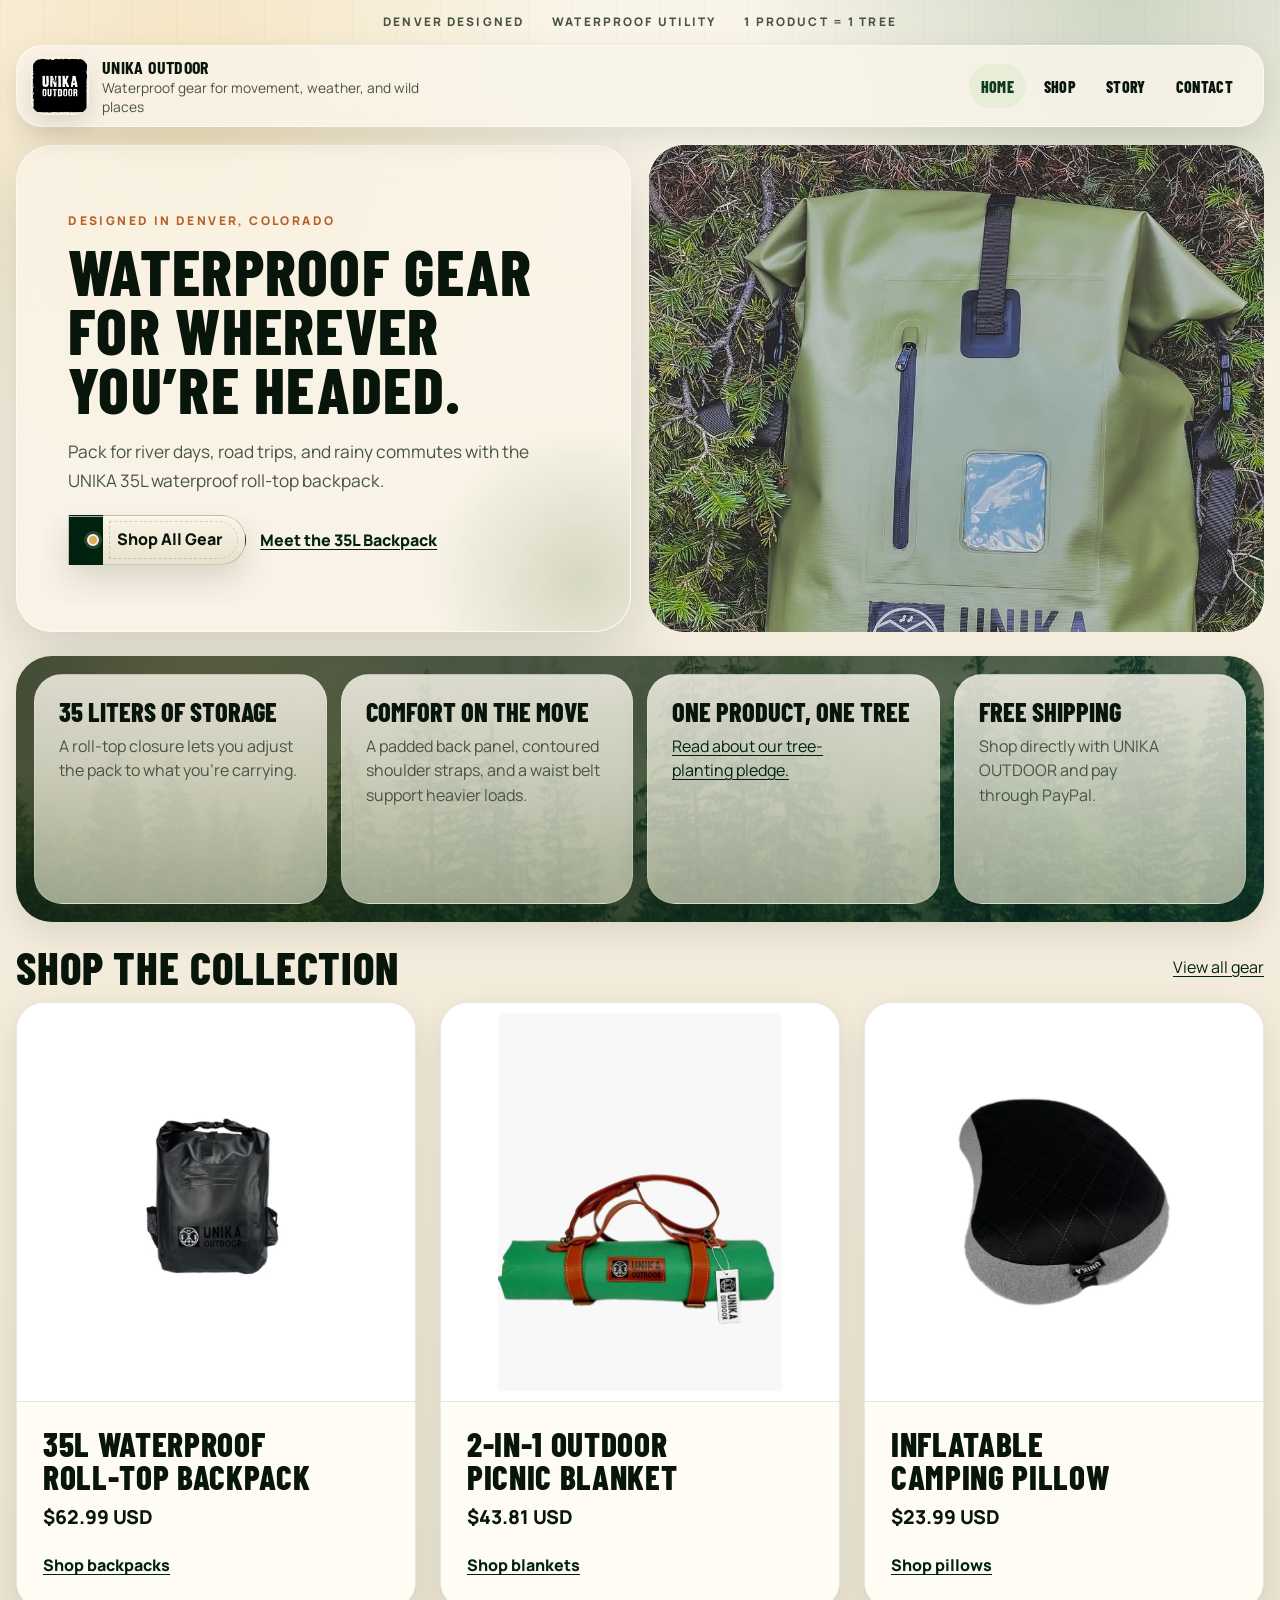
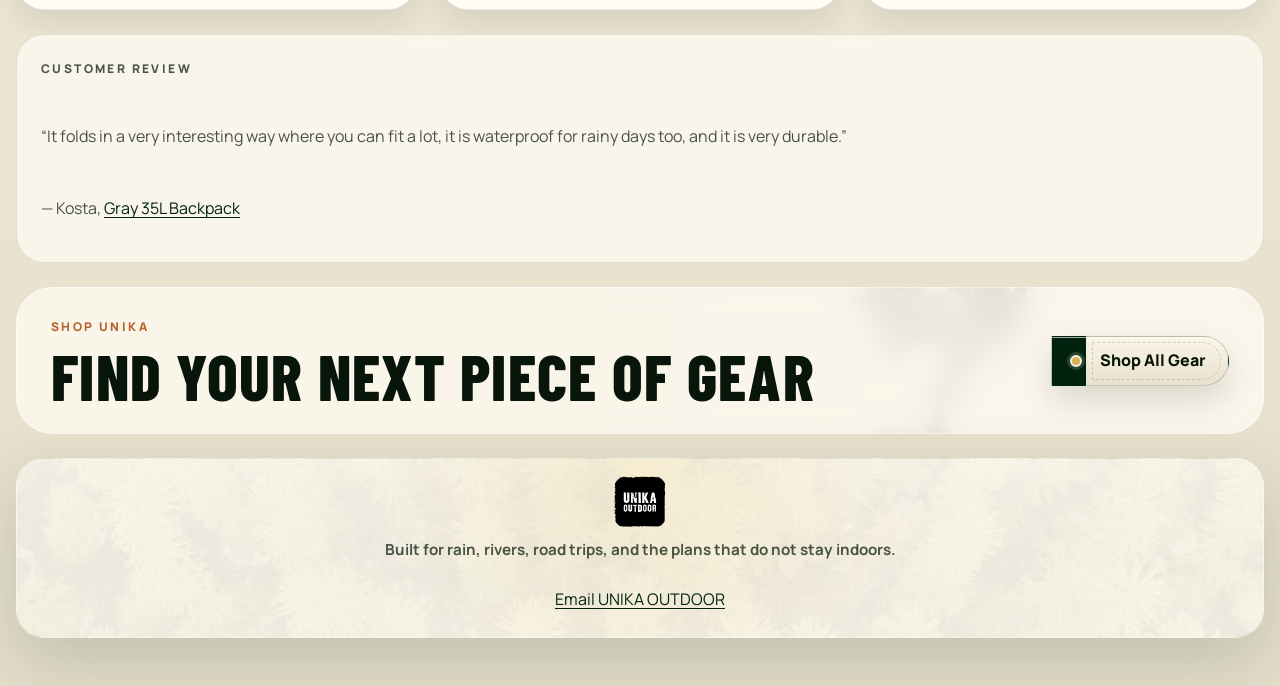
==== commit ed72dec3: "Add PayPal shopping cart and storefront grid" ====
--- a/index.html
+++ b/index.html
@@ -27,7 +27,9 @@
   <link rel="preconnect" href="https://fonts.googleapis.com">
   <link rel="preconnect" href="https://fonts.gstatic.com" crossorigin>
   <link href="https://fonts.googleapis.com/css2?family=Barlow+Condensed:wght@600;700;800&family=Manrope:wght@400;500;600;700;800&display=swap" rel="stylesheet">
-  <link rel="stylesheet" href="./styles.css?v=20261120">
+  <link rel="stylesheet" href="./styles.css?v=cart">
+  <script defer src="https://www.paypalobjects.com/ncp/cart/cart.js" data-merchant-id="8SKWY3UNAS9F2"></script>
+  <script defer src="./paypal-cart.js"></script>
 </head>
 <body data-page="home">
   <div class="page-shell">
@@ -56,6 +58,7 @@
         <a href="./shop.html" data-nav="shop">Shop</a>
         <a href="./story.html" data-nav="story">Story</a>
         <a href="#contact">Contact</a>
+        <paypal-cart-button data-id="pp-view-cart"></paypal-cart-button>
       </nav>
     </header>
 
@@ -68,7 +71,8 @@
             Pack for river days, road trips, and rainy commutes with the UNIKA 35L waterproof roll-top backpack.
           </p>
           <div class="hero-actions">
-            <a class="button button-primary" href="./35l-waterproof-roll-top-backpack.html">Shop the 35L Backpack</a>
+            <a class="button button-primary" href="./shop.html">Shop All Gear</a>
+            <a class="hero-product-link text-link" href="./35l-waterproof-roll-top-backpack.html">Meet the 35L Backpack</a>
           </div>
         </div>
         <figure class="storefront-hero-media">
@@ -99,29 +103,40 @@
         </div>
       </section>
 
-      <section class="section section-featured-home">
-        <div class="section-heading">
-          <p class="eyebrow">Featured Collection</p>
-          <h2>Outdoor gear for the whole trip</h2>
+      <section class="section store-collection" aria-labelledby="home-collection-title">
+        <div class="store-toolbar">
+          <h2 id="home-collection-title">Shop the collection</h2>
+          <a class="text-link" href="./shop.html">View all gear</a>
         </div>
-        <div class="featured-home-grid">
-          <article class="featured-home-card">
-            <div class="featured-home-media">
+        <div class="store-grid">
+          <article class="product-card store-card">
+            <a class="catalog-card-media" href="./35l-waterproof-roll-top-backpack.html">
               <img src="./black-backpack-main.png" alt="UNIKA black roll-top backpack front view" width="540" height="539" loading="lazy">
-            </div>
-            <div class="featured-home-copy">
+            </a>
+            <div class="store-card-copy">
               <h3><a href="./35l-waterproof-roll-top-backpack.html">35L Waterproof Roll-Top Backpack</a></h3>
-              <p>Available in green, black, and gray.</p>
+              <p class="catalog-price">$62.99 USD</p>
+              <a class="store-card-link text-link" href="./shop.html#backpack">Shop backpacks</a>
             </div>
           </article>
-
-          <article class="featured-home-card">
-            <div class="featured-home-media">
+          <article class="product-card store-card">
+            <a class="catalog-card-media" href="./shop.html#picnic-blanket">
               <img src="./green-blanket-shop.webp" alt="Green UNIKA 2-in-1 outdoor picnic blanket" width="576" height="768" loading="lazy">
+            </a>
+            <div class="store-card-copy">
+              <h3><a href="./shop.html#picnic-blanket">2-in-1 Outdoor Picnic Blanket</a></h3>
+              <p class="catalog-price">$43.81 USD</p>
+              <a class="store-card-link text-link" href="./shop.html#picnic-blanket">Shop blankets</a>
             </div>
-            <div class="featured-home-copy">
-              <h3><a href="./shop.html#picnic-blanket">2-in-1 Outdoor Picnic Blanket</a></h3>
-              <p>A foldable picnic mat that doubles as a throw.</p>
+          </article>
+          <article class="product-card store-card">
+            <a class="catalog-card-media" href="./shop.html#camping-pillow">
+              <img src="./pillow-shop.webp" alt="UNIKA inflatable camping and travel pillow" width="576" height="768" loading="lazy">
+            </a>
+            <div class="store-card-copy">
+              <h3><a href="./shop.html#camping-pillow">Inflatable Camping Pillow</a></h3>
+              <p class="catalog-price">$23.99 USD</p>
+              <a class="store-card-link text-link" href="./shop.html#camping-pillow">Shop pillows</a>
             </div>
           </article>
         </div>
--- a/styles.css
+++ b/styles.css
@@ -1947,7 +1947,14 @@
 }
 
 .catalog-intro {
-  padding: clamp(8px, 2vw, 24px) 0;
+  display: flex;
+  flex-wrap: wrap;
+  justify-content: space-between;
+  align-items: end;
+  gap: 14px;
+  padding: clamp(16px, 2.4vw, 28px);
+  border-radius: var(--radius-lg);
+  background: linear-gradient(120deg, var(--paper-strong), var(--soft));
 }
 
 .catalog-intro p,
@@ -1959,7 +1966,228 @@
 }
 
 .catalog-intro p {
-  margin: 10px 0;
+  margin: 8px 0 0;
+}
+
+.catalog-intro .eyebrow {
+  color: var(--forest-deep);
+  margin: 0 0 9px;
+}
+
+.catalog-intro h1 {
+  font-size: clamp(2.5rem, 5vw, 4rem);
+}
+
+.hero-product-link {
+  align-self: center;
+  font-weight: 800;
+}
+
+.store-perks {
+  display: flex;
+  flex-wrap: wrap;
+  gap: 8px;
+  margin: 0;
+  padding: 0;
+  list-style: none;
+}
+
+.store-perks li {
+  padding: 7px 12px;
+  border: 1px solid var(--line);
+  border-radius: var(--radius-sm);
+  background: var(--paper-strong);
+  color: var(--forest-deep);
+  font-size: 0.85rem;
+  font-weight: 800;
+}
+
+.store-perks a {
+  color: inherit;
+  text-underline-offset: 0.16em;
+}
+
+.store-collection {
+  margin: 24px 0;
+}
+
+.store-toolbar {
+  display: flex;
+  flex-wrap: wrap;
+  align-items: center;
+  justify-content: space-between;
+  gap: 12px;
+  margin-bottom: 14px;
+}
+
+.store-toolbar h2,
+.store-help h2 {
+  font-size: clamp(1.8rem, 3.6vw, 2.8rem);
+  line-height: 0.95;
+}
+
+.store-toolbar h2 span {
+  display: inline-block;
+  margin-left: 8px;
+  color: var(--muted);
+  font: 700 0.85rem "Manrope", sans-serif;
+  letter-spacing: 0;
+  text-transform: none;
+  vertical-align: middle;
+}
+
+.store-grid {
+  display: grid;
+  grid-template-columns: repeat(3, minmax(0, 1fr));
+  gap: clamp(12px, 2vw, 24px);
+}
+
+.store-card {
+  display: flex;
+  flex-direction: column;
+  min-width: 0;
+  overflow: hidden;
+  scroll-margin-top: 115px;
+  background: white;
+}
+
+.store-card .catalog-card-media {
+  display: block;
+  border-radius: 0;
+  background: white;
+}
+
+.store-card .catalog-card-media > a {
+  display: block;
+  height: 100%;
+}
+
+.store-card .catalog-card-media:focus-visible,
+.store-card .catalog-card-media > a:focus-visible {
+  outline-offset: -4px;
+}
+
+.store-card .catalog-card-media img {
+  padding: 10px;
+}
+
+.store-card-copy {
+  display: flex;
+  flex: 1;
+  flex-direction: column;
+  align-items: start;
+  gap: 8px;
+  padding: clamp(16px, 2.2vw, 26px);
+  border-top: 1px solid var(--line);
+  background: var(--paper-strong);
+}
+
+.store-card-copy h3 {
+  margin: 0;
+  font-size: clamp(1.55rem, 2.6vw, 2.3rem);
+  line-height: 1;
+}
+
+.store-card-copy h3 a {
+  color: inherit;
+  text-decoration: none;
+}
+
+.store-card-copy h3 a:hover {
+  text-decoration: underline;
+  text-underline-offset: 0.12em;
+}
+
+.store-card-copy p,
+.store-help p {
+  margin: 0;
+  color: var(--muted);
+  line-height: 1.5;
+}
+
+.store-card-copy .store-category {
+  color: var(--forest-deep);
+  font-size: 0.72rem;
+  font-weight: 800;
+  letter-spacing: 0.12em;
+  text-transform: uppercase;
+}
+
+.store-card-copy .catalog-price {
+  color: var(--ink);
+  font-size: 1.2rem;
+  font-weight: 800;
+}
+
+.store-card-copy .store-variants {
+  font-size: 0.85rem;
+  font-weight: 800;
+}
+
+.store-purchase,
+.store-card-link {
+  width: 100%;
+  margin-top: auto;
+  padding-top: 8px;
+}
+
+.store-purchase > a {
+  width: 100%;
+  justify-content: center;
+}
+
+.store-purchase paypal-add-to-cart-button {
+  display: block;
+  width: 100%;
+}
+
+.site-nav paypal-cart-button {
+  flex: 0 0 auto;
+}
+
+.store-card-link {
+  display: inline-flex;
+  align-items: center;
+  min-height: 44px;
+  font-weight: 800;
+}
+
+.store-help {
+  display: flex;
+  flex-wrap: wrap;
+  align-items: center;
+  justify-content: space-between;
+  gap: 12px;
+  padding: 20px;
+  border: 1px solid var(--line);
+  border-radius: var(--radius-lg);
+  background: var(--paper);
+}
+
+@media (max-width: 920px) {
+  .store-grid {
+    grid-template-columns: repeat(2, minmax(0, 1fr));
+  }
+}
+
+@media (max-width: 560px) {
+  .store-grid {
+    grid-template-columns: minmax(0, 1fr);
+  }
+
+  .store-card .catalog-card-media {
+    width: min(100%, 230px);
+    align-self: center;
+  }
+
+  .store-perks {
+    gap: 6px;
+  }
+
+  .store-perks li {
+    padding: 6px 8px;
+    font-size: 0.75rem;
+  }
 }
 
 .catalog-jump,
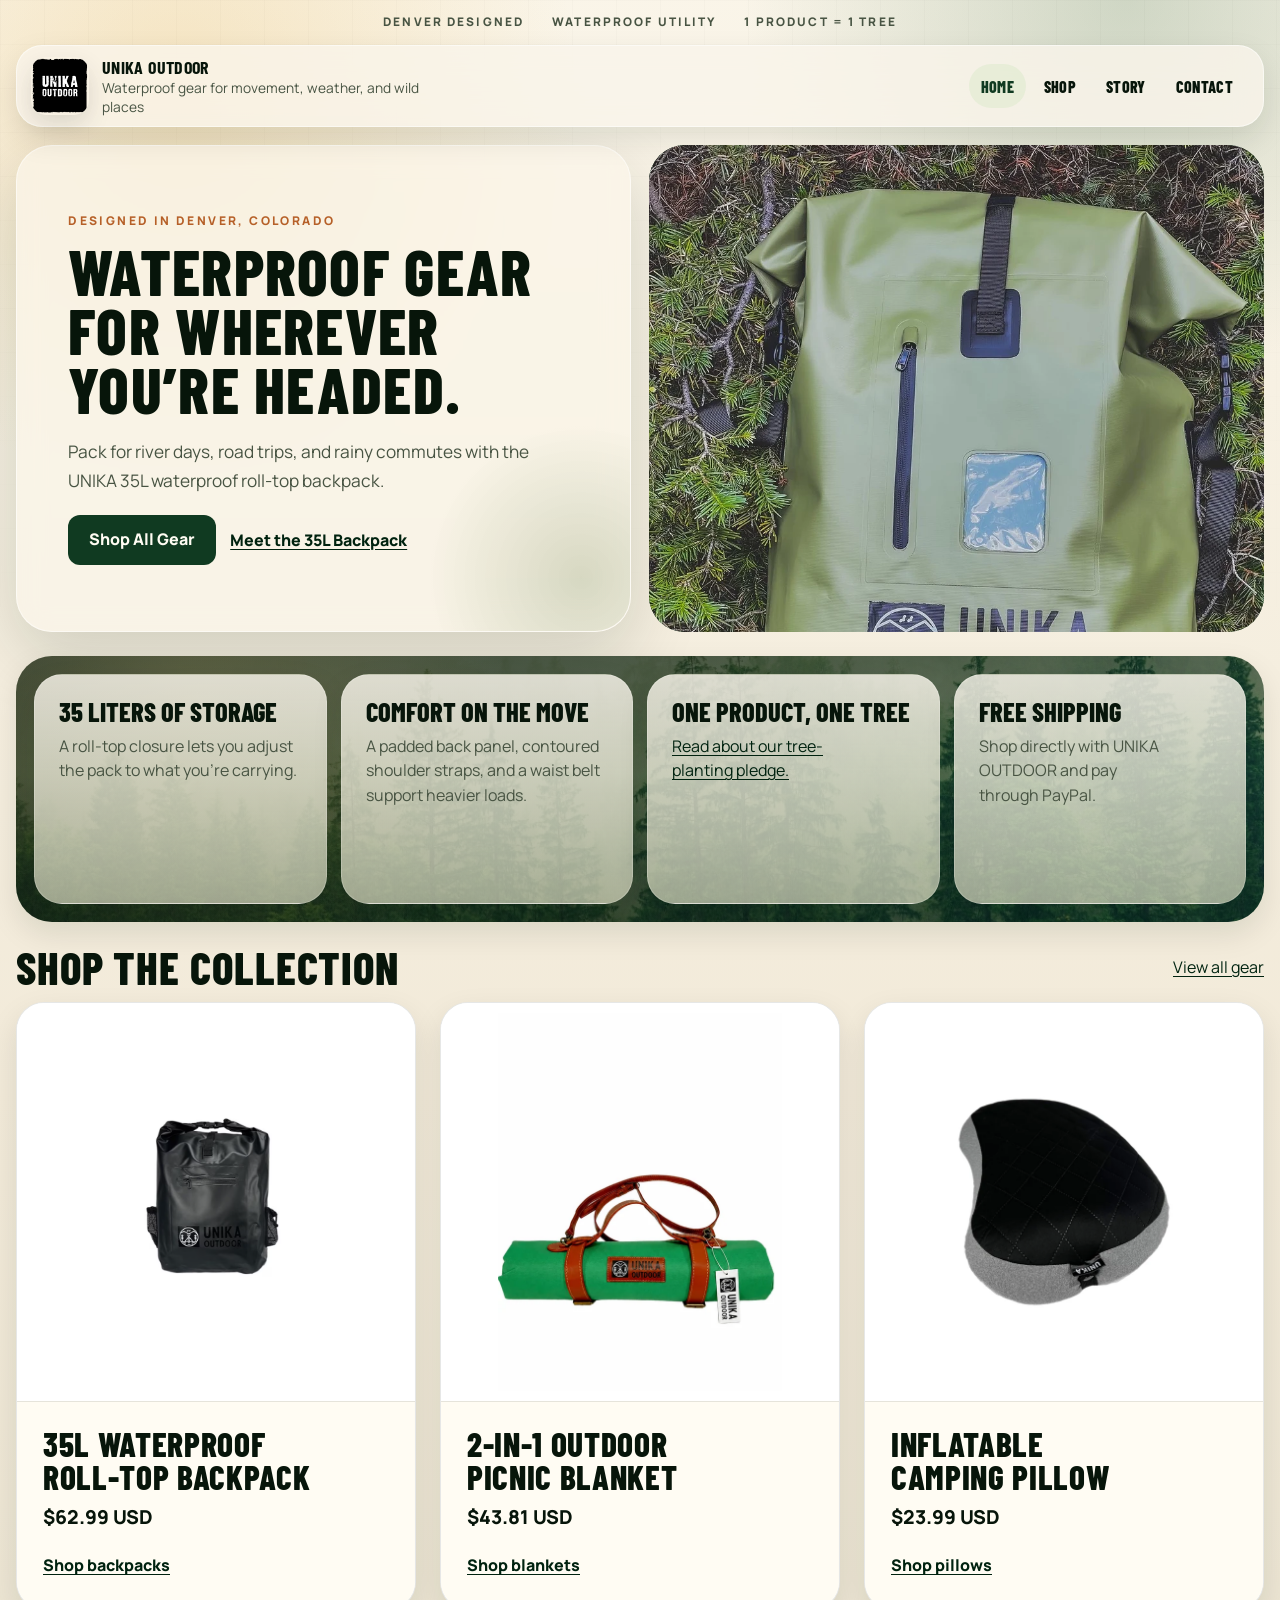
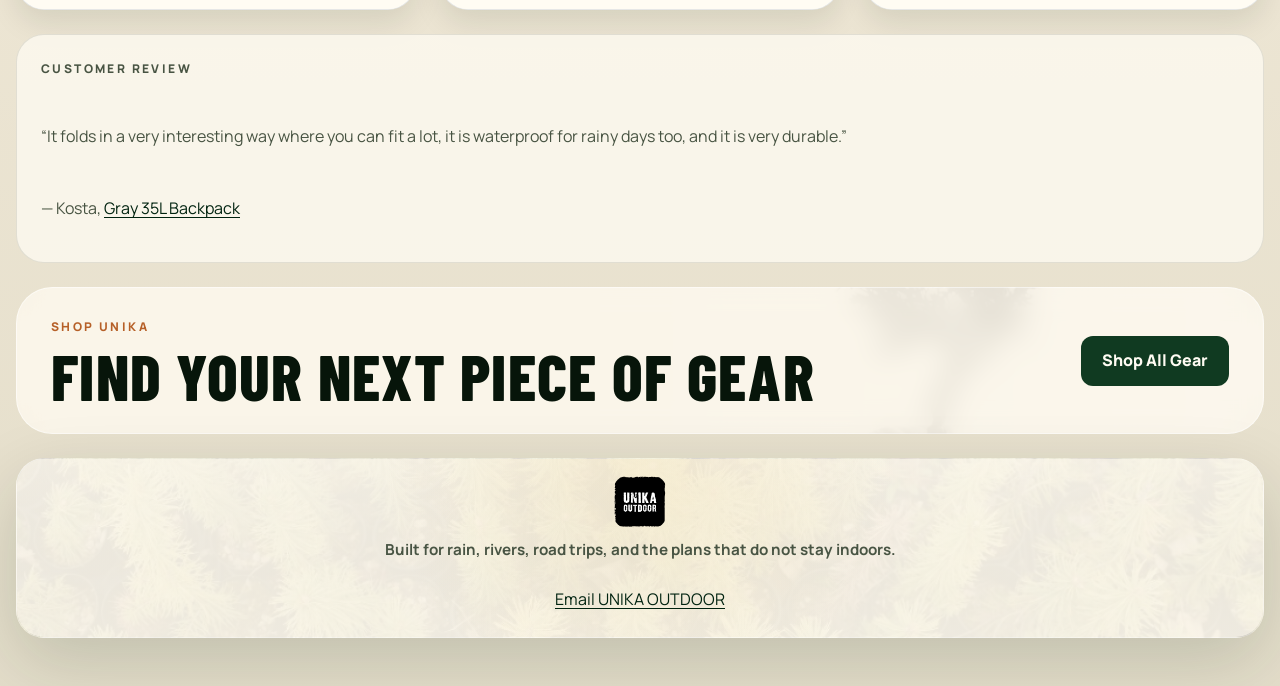
==== commit 8ba8bc90: "Simplify storefront buttons and brighten product photo" ====
--- a/index.html
+++ b/index.html
@@ -27,7 +27,7 @@
   <link rel="preconnect" href="https://fonts.googleapis.com">
   <link rel="preconnect" href="https://fonts.gstatic.com" crossorigin>
   <link href="https://fonts.googleapis.com/css2?family=Barlow+Condensed:wght@600;700;800&family=Manrope:wght@400;500;600;700;800&display=swap" rel="stylesheet">
-  <link rel="stylesheet" href="./styles.css?v=cart">
+  <link rel="stylesheet" href="./styles.css?v=store-buttons">
   <script defer src="https://www.paypalobjects.com/ncp/cart/cart.js" data-merchant-id="8SKWY3UNAS9F2"></script>
   <script defer src="./paypal-cart.js"></script>
 </head>
@@ -121,7 +121,7 @@
           </article>
           <article class="product-card store-card">
             <a class="catalog-card-media" href="./shop.html#picnic-blanket">
-              <img src="./green-blanket-shop.webp" alt="Green UNIKA 2-in-1 outdoor picnic blanket" width="576" height="768" loading="lazy">
+              <img src="./green-blanket-shop-white.webp" alt="Green UNIKA 2-in-1 outdoor picnic blanket" width="576" height="768" loading="lazy">
             </a>
             <div class="store-card-copy">
               <h3><a href="./shop.html#picnic-blanket">2-in-1 Outdoor Picnic Blanket</a></h3>
--- a/styles.css
+++ b/styles.css
@@ -247,62 +247,25 @@
 }
 
 .button {
-  position: relative;
-  isolation: isolate;
   display: inline-flex;
   align-items: center;
   justify-content: center;
-  gap: 10px;
   min-height: 50px;
-  padding: 0 22px 0 18px;
-  border: 1px solid oklch(20% 0.045 145 / 0.2);
-  border-radius: 18px 999px 999px 18px;
-  background:
-    linear-gradient(90deg, var(--forest-deep) 0 34px, transparent 34px),
-    linear-gradient(180deg, oklch(97% 0.018 88), oklch(91% 0.028 88));
-  box-shadow:
-    inset 0 1px 0 oklch(100% 0 0 / 0.62),
-    0 14px 32px oklch(19% 0.04 145 / 0.14);
-  color: oklch(18% 0.031 148);
-  font-weight: 900;
+  padding: 0 20px;
+  border: 1px solid transparent;
+  border-radius: 12px;
+  background: var(--forest);
+  color: var(--paper-strong);
+  font-weight: 800;
   line-height: 1.1;
   text-align: center;
   text-decoration: none;
   touch-action: manipulation;
-  transition: transform 180ms var(--ease-out), box-shadow 180ms ease, background 180ms ease, color 180ms ease, border-color 180ms ease;
-}
-
-.button::before {
-  content: "";
-  flex: 0 0 auto;
-  width: 8px;
-  height: 8px;
-  margin-right: 8px;
-  border: 2px solid oklch(96% 0.018 88);
-  border-radius: 50%;
-  background: var(--gold);
-  box-shadow: 0 0 0 3px oklch(96% 0.018 88 / 0.16);
-}
-
-.button::after {
-  content: "";
-  position: absolute;
-  inset: 5px 7px 5px 40px;
-  z-index: -1;
-  border: 1px dashed oklch(23% 0.04 145 / 0.16);
-  border-radius: 13px 999px 999px 13px;
-  pointer-events: none;
+  transition: background 180ms ease, transform 180ms var(--ease-out);
 }
 
 .button:hover {
-  transform: translateY(-2px);
-  border-color: oklch(31% 0.064 154 / 0.46);
-  background:
-    linear-gradient(90deg, var(--clay) 0 34px, transparent 34px),
-    linear-gradient(180deg, oklch(99% 0.014 88), oklch(89% 0.04 120));
-  box-shadow:
-    inset 0 1px 0 oklch(100% 0 0 / 0.72),
-    0 22px 44px oklch(22% 0.07 154 / 0.24);
+  background: var(--forest-deep);
 }
 
 .button:active {
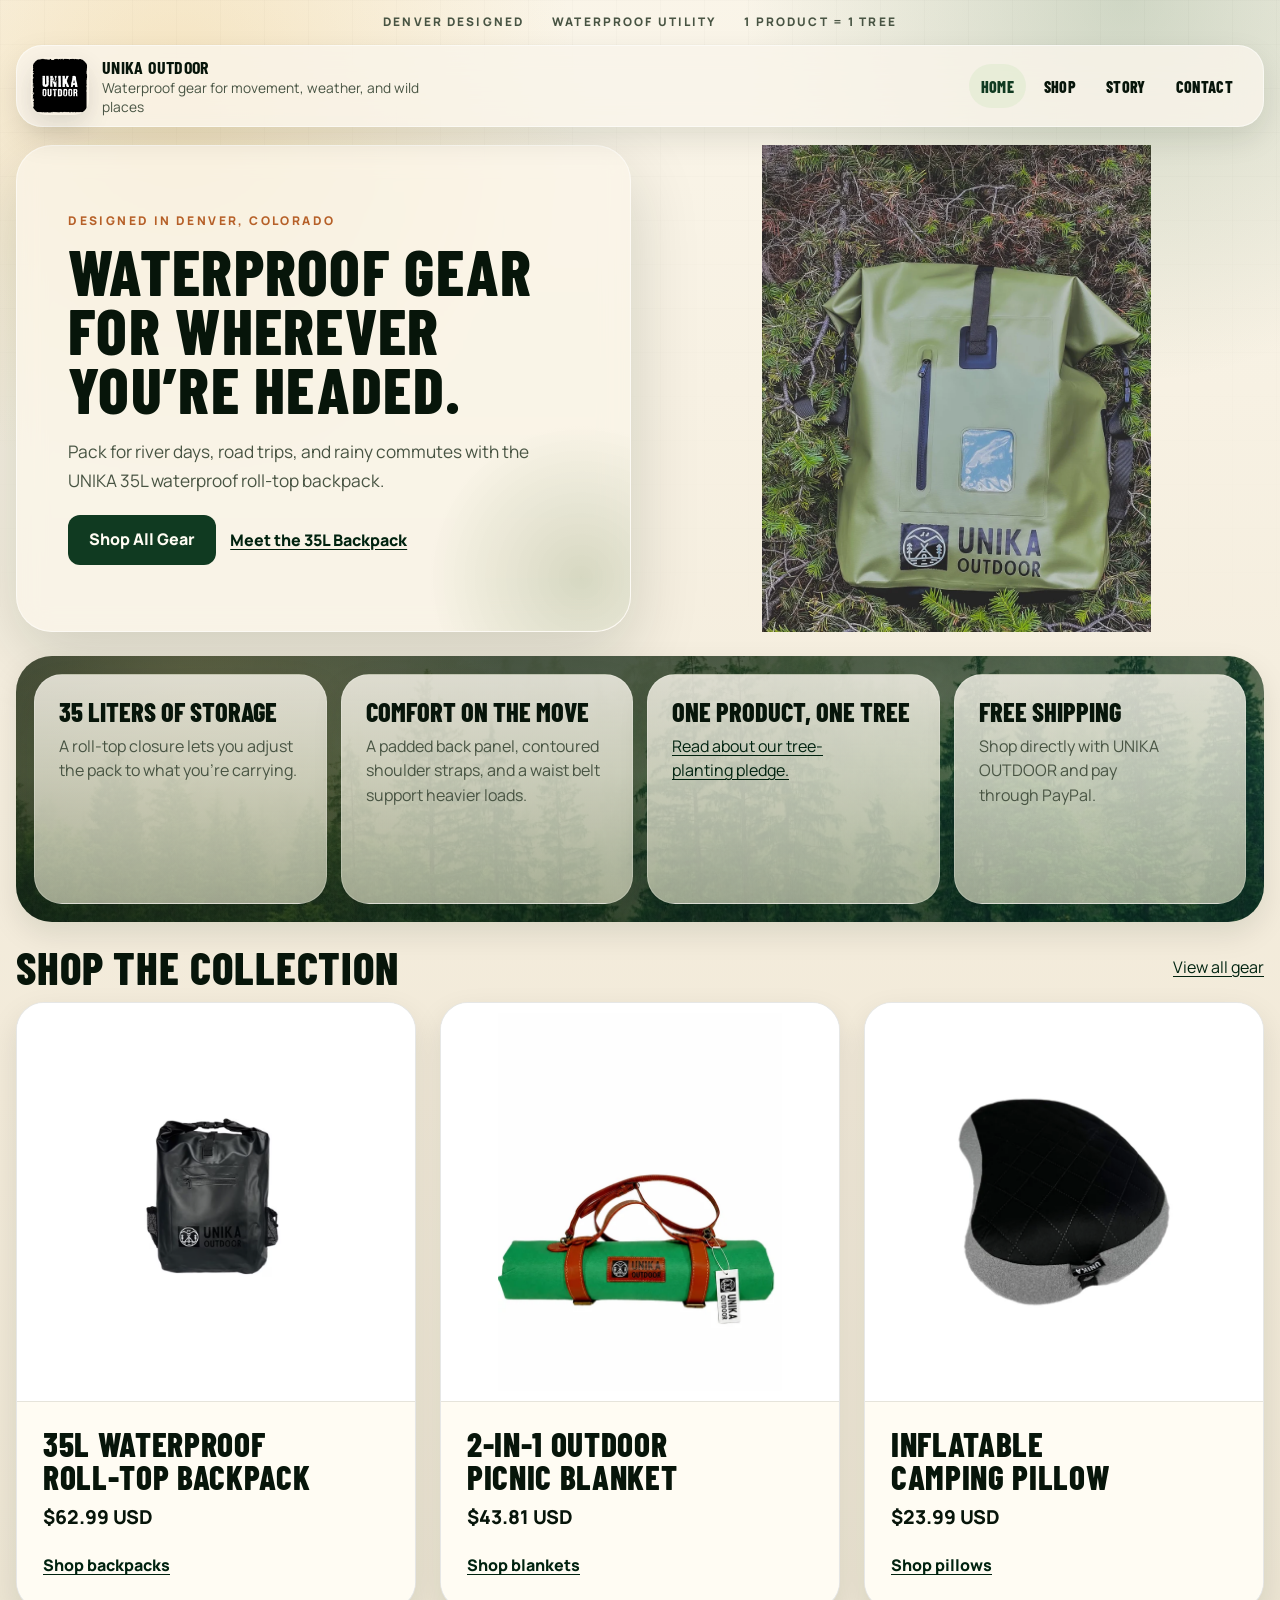
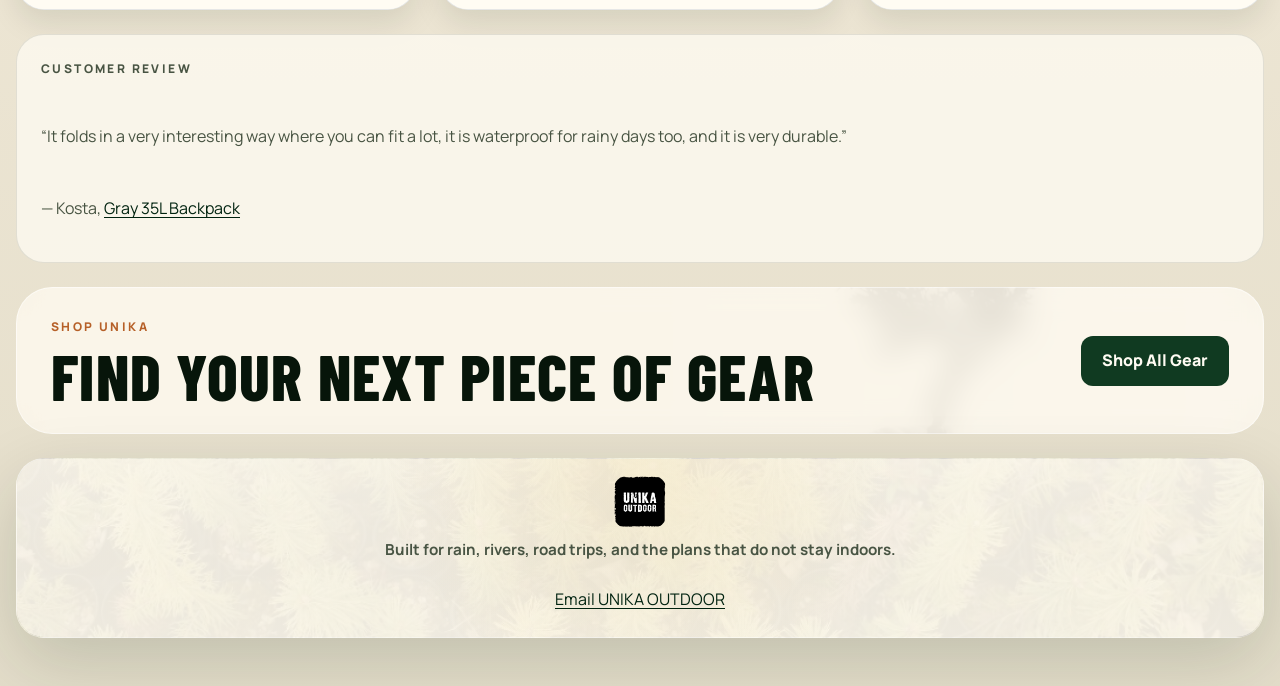
==== commit 7b41d0cd: "Show the full homepage backpack without side panels" ====
--- a/index.html
+++ b/index.html
@@ -27,7 +27,7 @@
   <link rel="preconnect" href="https://fonts.googleapis.com">
   <link rel="preconnect" href="https://fonts.gstatic.com" crossorigin>
   <link href="https://fonts.googleapis.com/css2?family=Barlow+Condensed:wght@600;700;800&family=Manrope:wght@400;500;600;700;800&display=swap" rel="stylesheet">
-  <link rel="stylesheet" href="./styles.css?v=store-buttons">
+  <link rel="stylesheet" href="./styles.css?v=hero-photo-clear">
   <script defer src="https://www.paypalobjects.com/ncp/cart/cart.js" data-merchant-id="8SKWY3UNAS9F2"></script>
   <script defer src="./paypal-cart.js"></script>
 </head>
--- a/styles.css
+++ b/styles.css
@@ -1890,7 +1890,6 @@
   overflow: hidden;
   position: relative;
   border-radius: var(--radius-xl);
-  background: var(--forest);
 }
 
 .storefront-hero-media img {
@@ -1898,7 +1897,8 @@
   inset: 0;
   width: 100%;
   height: 100%;
-  object-fit: cover;
+  object-fit: contain;
+  object-position: center;
 }
 
 .home-review blockquote {
@@ -2334,7 +2334,7 @@
 
   .storefront-hero-media {
     grid-row: 1;
-    min-height: clamp(180px, 50vw, 260px);
+    min-height: clamp(230px, 65vw, 330px);
     border-radius: 22px;
   }
 
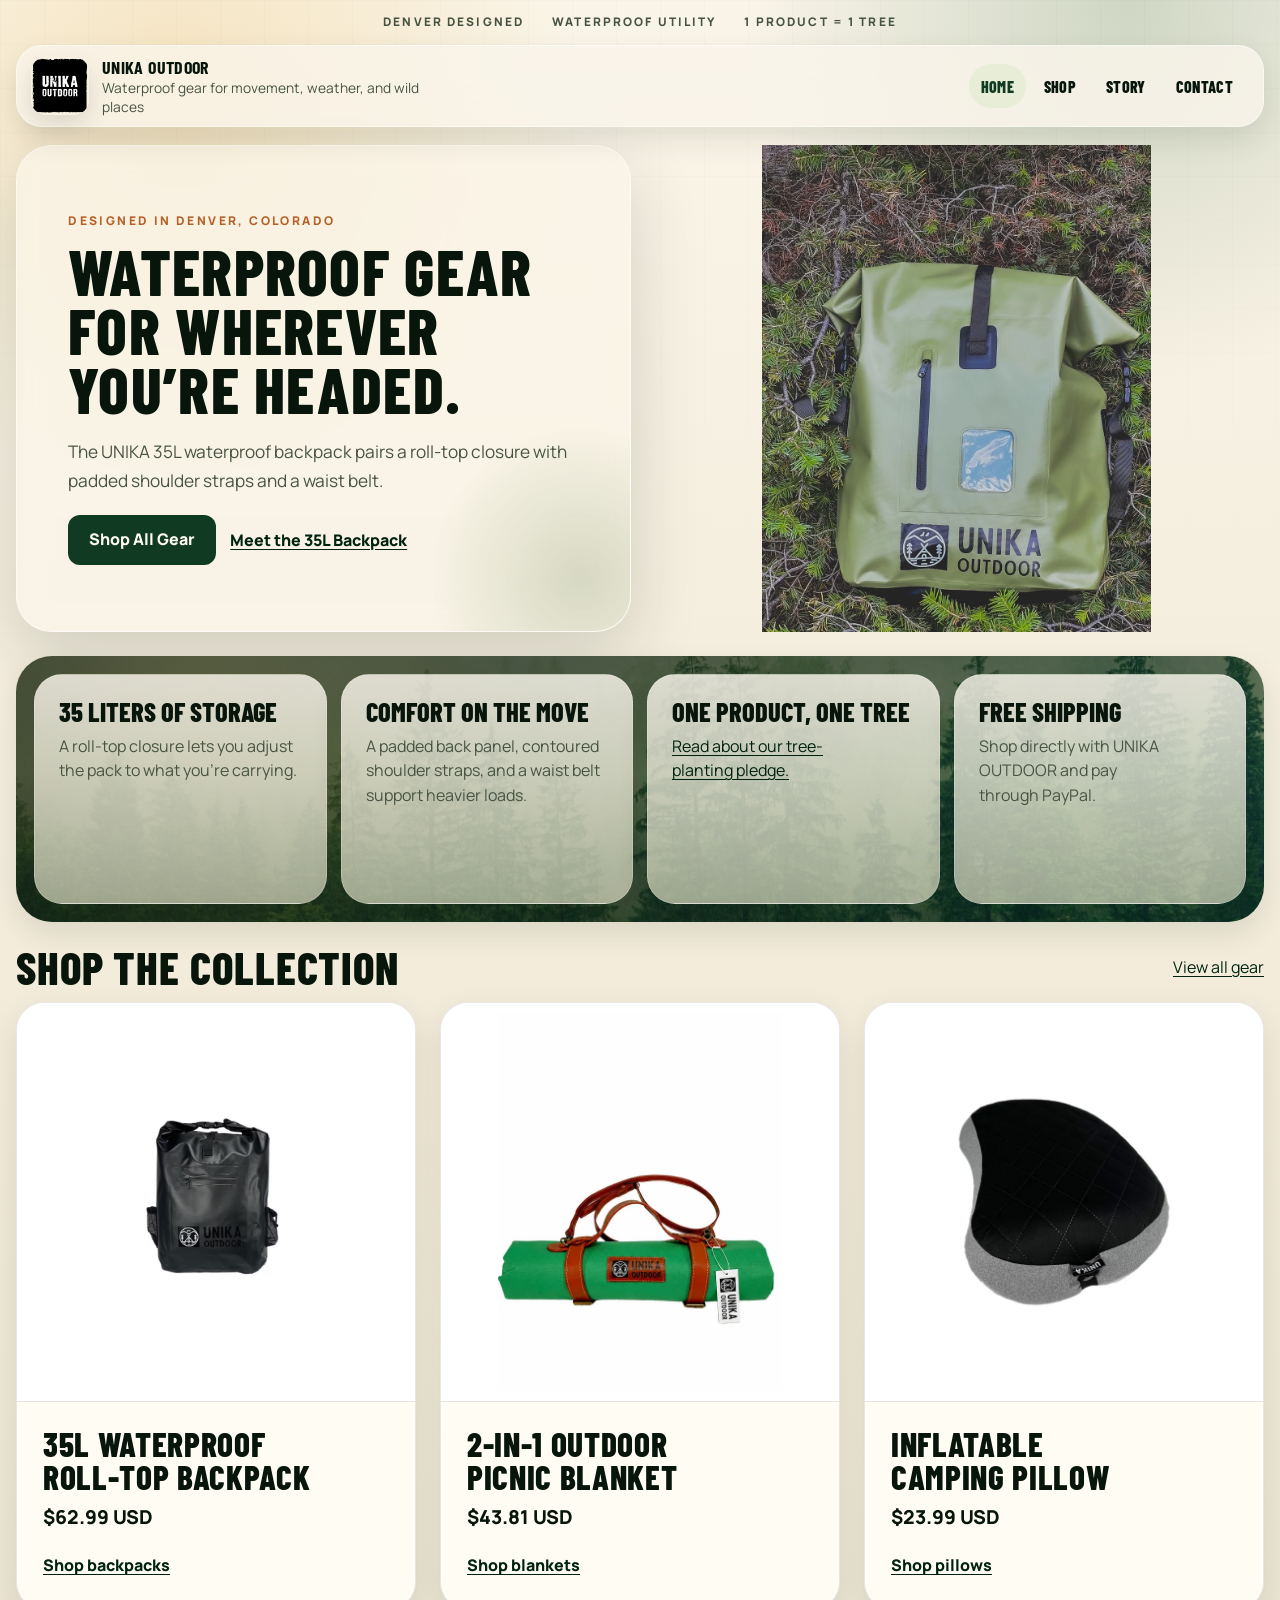
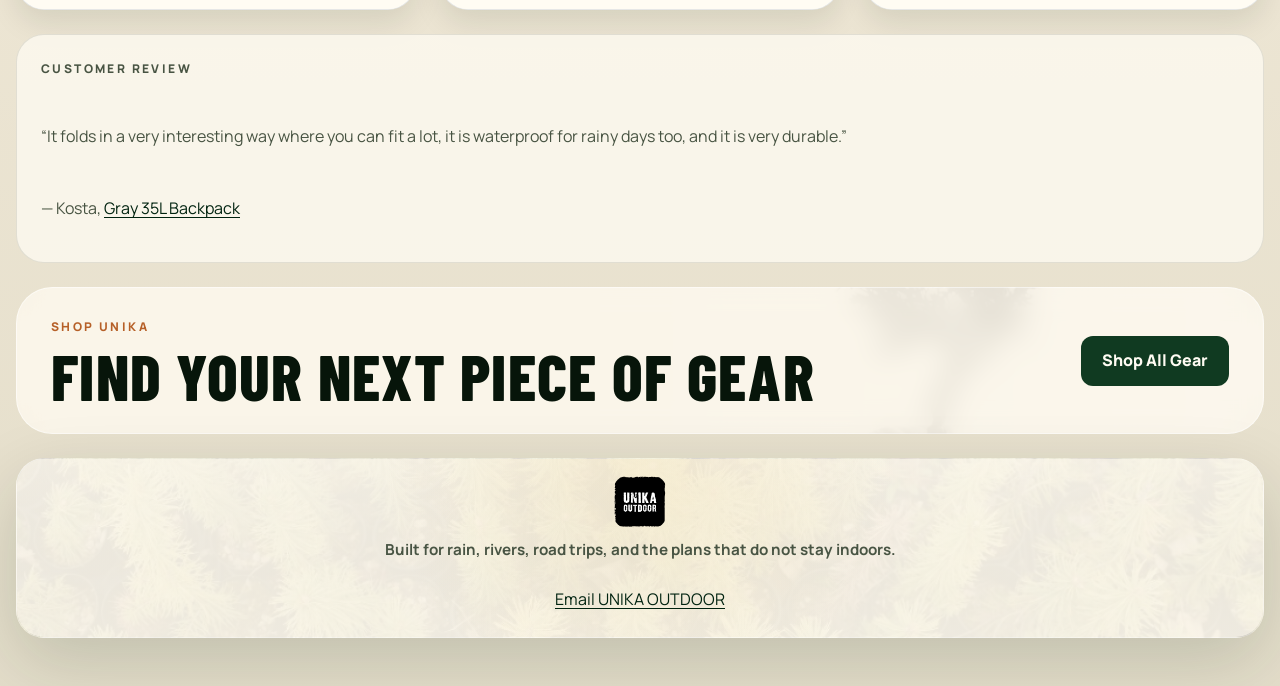
==== commit 8c231f6d: "Focus SEO on the waterproof roll-top backpack" ====
--- a/index.html
+++ b/index.html
@@ -68,7 +68,7 @@
           <p class="eyebrow">Designed in Denver, Colorado</p>
           <h1>Waterproof gear for wherever you’re headed.</h1>
           <p class="hero-text">
-            Pack for river days, road trips, and rainy commutes with the UNIKA 35L waterproof roll-top backpack.
+            The UNIKA 35L waterproof backpack pairs a roll-top closure with padded shoulder straps and a waist belt.
           </p>
           <div class="hero-actions">
             <a class="button button-primary" href="./shop.html">Shop All Gear</a>
